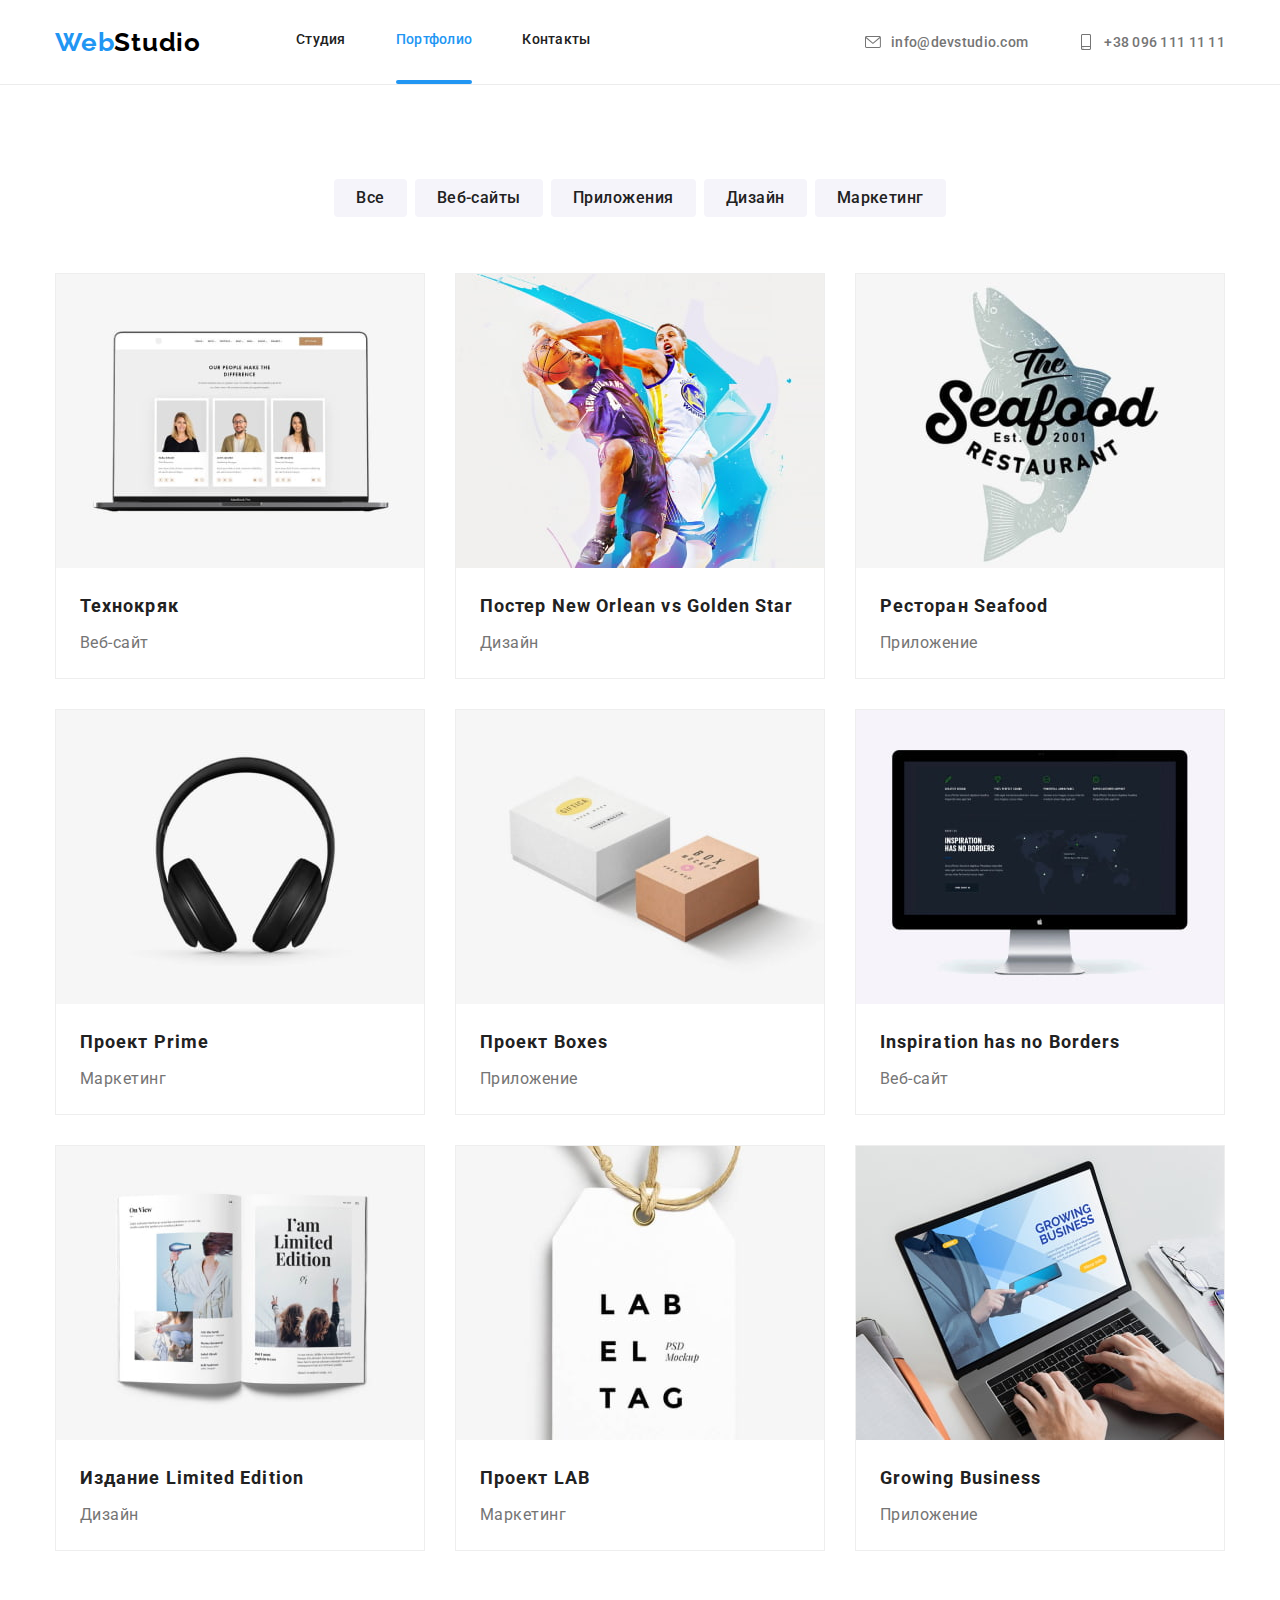
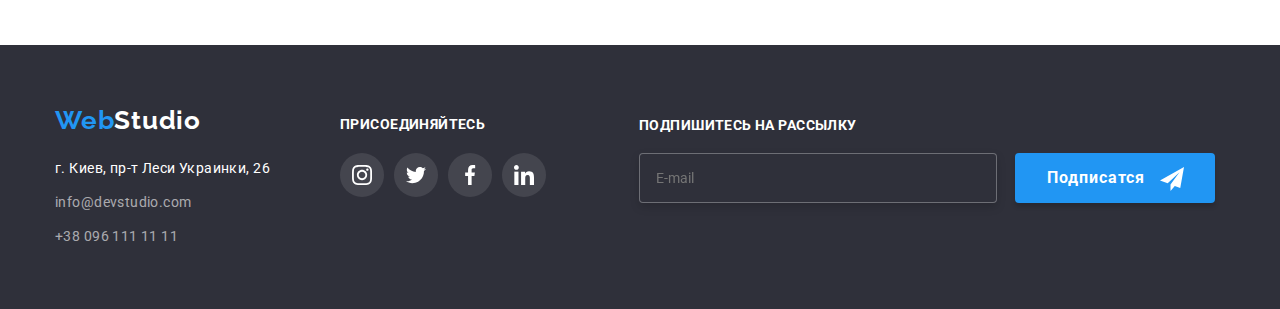
==== portfolio.html @ 968cb51e "make dream come true" ====
<!DOCTYPE html>
<html lang="ru">
<head>
    <meta charset="UTF-8">
    <meta http-equiv="X-UA-Compatible" content="IE=edge">
    <meta name="viewport" content="width=device-width, initial-scale=1.0">
    <title>Портфолио</title>
    <link rel="preconnect" href="https://fonts.googleapis.com">
    <link rel="preconnect" href="https://fonts.gstatic.com" crossorigin>
    <link href="https://fonts.googleapis.com/css2?family=Raleway:wght@700&family=Roboto:wght@400;500;700;900&display=swap" rel="stylesheet">
    <link rel="stylesheet" href="https://cdnjs.cloudflare.com/ajax/libs/modern-normalize/1.1.0/modern-normalize.min.css">
    <link rel="stylesheet" href="./css/main.min.css">
</head>
<body>
    <!-- Шапка сайта -->
    <header class="page-header">
        <div class="container">
             <nav class="navigation" >
                 <a class="logo" href="/"><span class="logo--color">Web</span>Studio</a>
                 <ul  class="site-navigation">
                     <li class="site-navigation__item ">
                             <a class="site-navigation__link" href="./index.html">Студия</a>  
                     </li>
                     <li class="site-navigation__item">
                        <div class="current-session">
                        <a class="site-navigation__link current-session--link" href="./portfolio.html">Портфолио</a>
                        </div>
                    </li>
                     <li class="site-navigation__item">
                        <a class="site-navigation__link" href="#">Контакты</a>
                    </li>
                 </ul>
                 <ul class="auth-navigation">
                     <li class="auth-navigation__item">
                         <a class="auth-navigation__link" href="mailto:info@devstudio.com">
                             <svg class="contact-icon" wght="16px" height="16px">
                                 <use href="./images/icons.svg#envelope"></use>
                             </svg>
                             info@devstudio.com</a>
                     </li>
                     <li class="auth-navigation__item">
                         <a class="auth-navigation__link" href="tel:+380961111111">
                         <svg class="contact-icon" wght="16px" height="16px">
                             <use href="./images/icons.svg#smartphone"></use>
                         </svg>
                         +38 096 111 11 11</a></li>
                 </ul>
             </nav>
         </div>
     </header>
    <!-- Наши работы -->
    <main>
        <section>
            <div class="container">
                <h1 class="hide--title">Наши работы</h1>
                <ul class="portfolio-buttons">
                    <li class="portfolio-buttons__item"><button class="portfolio-buttons__button" type="button">Все</button></li>
                    <li class="portfolio-buttons__item"><button class="portfolio-buttons__button" type="button">Веб-сайты</button></li>
                    <li class="portfolio-buttons__item"><button class="portfolio-buttons__button" type="button">Приложения</button></li>
                    <li class="portfolio-buttons__item"><button class="portfolio-buttons__button" type="button">Дизайн</button></li>
                    <li class="portfolio-buttons__item"><button class="portfolio-buttons__button" type="button">Маркетинг</button></li>
                </ul>
            </div>

            <div class="container">
                <ul class="portfolio">
                    <li class="portfolio__item">
                        <a class="portfolio-link" href="#">
                            <div class="portfolio__thumb">
                                <img src="./images/portfolio/notebook.jpg" width="370" alt="Фото ноутбука">
                                <div class="portfolio-overlay">
                                    <p class="portfolio-overlay__description">Ресурс предлагает комплексные предложения с разным уровнем функционала и сервисов. Все это позволит посетителю получить исчерпывающие сведения о компании или частном лице.</p>
                                </div> 
                            </div>
                                                       
                            <div class="portfolio__description">
                                <h2 class="portfolio__title">Технокряк</h2>
                                <p class="portfolio__article">Веб-сайт</p>
                            </div>
                            
                        </a>
                
                    </li>
                    <li class="portfolio__item">
                        <a class="portfolio-link" href="#">
                            <div class="portfolio__thumb">
                                <img src="./images/portfolio/basketboll.jpg" width="370" alt="Фото ноутбука">
                                <div class="portfolio-overlay">
                                    <p class="portfolio-overlay__description">Ресурс предлагает комплексные предложения с разным уровнем функционала и сервисов. Все это позволит посетителю получить исчерпывающие сведения о компании или частном лице.</p>
                                </div> 
                            </div>
                            <div class="portfolio__description">
                                <h2 class="portfolio__title">Постер New Orlean vs Golden Star</h2>
                                <p class="portfolio__article">Дизайн</p>
                            </div>
                        </a>
                
                    </li>
                    <li class="portfolio__item">
                        <a class="portfolio-link" href="#">
                            <div class="portfolio__thumb">
                                <img src="./images/portfolio/searestoran.jpg" width="370" alt="Фото ноутбука">
                                <div class="portfolio-overlay">
                                    <p class="portfolio-overlay__description">Ресурс предлагает комплексные предложения с разным уровнем функционала и сервисов. Все это позволит посетителю получить исчерпывающие сведения о компании или частном лице.</p>
                                </div> 
                            </div>
                            <div class="portfolio__description">
                                <h2 class="portfolio__title">Ресторан Seafood</h2>
                                <p class="portfolio__article">Приложение</p>
                            </div>
                        </a>
                    </li>
                    <li class="portfolio__item">
                        <a class="portfolio-link" href="#">
                            <div class="portfolio__thumb">
                                <img src="./images/portfolio/headsets.jpg" width="370" alt="Фото ноутбука">
                                <div class="portfolio-overlay">
                                    <p class="portfolio-overlay__description">Ресурс предлагает комплексные предложения с разным уровнем функционала и сервисов. Все это позволит посетителю получить исчерпывающие сведения о компании или частном лице.</p>
                                </div> 
                            </div>
                            <div class="portfolio__description">
                                <h2 class="portfolio__title">Проект Prime</h2>
                                <p class="portfolio__article">Маркетинг</p>
                            </div>
                        </a>
                    </li>
                    <li class="portfolio__item">
                        <a class="portfolio-link" href="#">
                            <div class="portfolio__thumb">
                                <img src="./images/portfolio/boxes.jpg" width="370" alt="Фото ноутбука">
                                <div class="portfolio-overlay">
                                    <p class="portfolio-overlay__description">Ресурс предлагает комплексные предложения с разным уровнем функционала и сервисов. Все это позволит посетителю получить исчерпывающие сведения о компании или частном лице.</p>
                                </div> 
                            </div>
                            <div class="portfolio__description">
                                <h2 class="portfolio__title">Проект Boxes</h2>
                                <p class="portfolio__article">Приложение</p>
                            </div>
                        </a>
                    </li>
                    <li class="portfolio__item">
                        <a class="portfolio-link" href="#">
                            <div class="portfolio__thumb">
                                <img src="./images/portfolio/monitor.jpg" width="370" alt="Фото ноутбука">
                                <div class="portfolio-overlay">
                                    <p class="portfolio-overlay__description">Ресурс предлагает комплексные предложения с разным уровнем функционала и сервисов. Все это позволит посетителю получить исчерпывающие сведения о компании или частном лице.</p>
                                </div> 
                            </div>
                            <div class="portfolio__description">
                                <h2 class="portfolio__title">Inspiration has no Borders</h2>
                                <p class="portfolio__article">Веб-сайт</p>
                            </div>
                        </a>
                    </li>
                    <li class="portfolio__item">
                        <a class="portfolio-link" href="#">
                            <div class="portfolio__thumb">
                                <img src="./images/portfolio/book.jpg" width="370" alt="Фото ноутбука">
                                <div class="portfolio-overlay">
                                    <p class="portfolio-overlay__description">Ресурс предлагает комплексные предложения с разным уровнем функционала и сервисов. Все это позволит посетителю получить исчерпывающие сведения о компании или частном лице.</p>
                                </div> 
                            </div>
                            <div class="portfolio__description">
                                <h2 class="portfolio__title">Издание Limited Edition</h2>
                                <p class="portfolio__article">Дизайн</p>
                            </div>
                        </a>
                    </li>
                    <li class="portfolio__item">
                        <a class="portfolio-link" href="#">
                            <div class="portfolio__thumb">
                                <img src="./images/portfolio/tag.jpg" width="370" alt="Фото ноутбука">
                                <div class="portfolio-overlay">
                                    <p class="portfolio-overlay__description">Ресурс предлагает комплексные предложения с разным уровнем функционала и сервисов. Все это позволит посетителю получить исчерпывающие сведения о компании или частном лице.</p>
                                </div> 
                            </div>
                            <div class="portfolio__description">
                                <h2 class="portfolio__title">Проект LAB</h2>
                                <p class="portfolio__article">Маркетинг</p>
                            </div>
                        </a>
                    </li>
                    <li class="portfolio__item">
                        <a class="portfolio-link" href="#">
                            <div class="portfolio__thumb">
                                <img src="./images/portfolio/notebook-for-business.jpg" width="370" alt="Фото ноутбука">
                                <div class="portfolio-overlay">
                                    <p class="portfolio-overlay__description">Ресурс предлагает комплексные предложения с разным уровнем функционала и сервисов. Все это позволит посетителю получить исчерпывающие сведения о компании или частном лице.</p>
                                </div> 
                            </div>
                            <div class="portfolio__description">
                                <h2 class="portfolio__title">Growing Business</h2>
                                <p class="portfolio__article">Приложение</p>
                            </div>
                        </a>
                    </li>
                </ul>
            </div>

        </section>
    </main>
    <footer class="footer">
        <div class="container footer--container">
            <div>
                <a class="footer-logo" href="/"><span class="logo--color">Web</span>Studio</a>
            <address class="footer-adress">
                <p class="footer-adress__article">г. Киев, пр-т Леси Украинки, 26</p>
                <a class="footer-adress__link" href="mailto:info@devstudio.com">info@devstudio.com</a>
                <a class="footer-adress__link" href="tel:+380961111111">+38 096 111 11 11</a>
            </address>
            </div>
            <div class="footer-social">
                <h2 class="footer-social__title">присоединяйтесь</h2>
                <ul class="footer-social-list" >
                    <li class="footer-social-list__item">
                        <a class="footer-social-list__link" href="#">
                            <svg class="footer-social-list-icon">
                                <use href="./images/icons.svg#instagram"></use>
                            </svg>
                        </a>
                    </li>
                    <li class="footer-social-list__item">
                        <a class="footer-social-list__link" href="#">
                            <svg class="footer-social-list-icon">
                                <use href="./images/icons.svg#twitter"></use>
                            </svg>
                        </a>
                    </li>
                    <li class="footer-social-list__item">
                        <a class="footer-social-list__link" href="#">
                            <svg class="footer-social-list-icon">
                                <use href="./images/icons.svg#facebook"></use>
                            </svg>
                        </a>
                    </li>
                    <li class="footer-social-list__item">
                        <a class="footer-social-list__link" href="#">
                            <svg class="footer-social-list-icon">
                                <use href="./images/icons.svg#linkedin"></use>
                            </svg>
                        </a>
                    </li>
                </ul> 
            </div>
            <div class="footer-form"> 
                <form >
                    <label class="footer-form__label" for="e-mail">Подпишитесь на рассылку</label>
                    <input class="footer-form__input" id="e-mail" type="email" name="e-mail" placeholder="E-mail">
                    <button class="footer-form__button" type="submit">
                        Подписатся
                        <svg class="footer-form__icon" width="24px" height="24px" aria-hidden="true" >
                            <use href="./images/icons.svg#icon-send"></use>
                        </svg>
                    </button>
                </form>
            </div>

        </div>

             
    </footer>
    
</body>
</html>
---- css/main.min.css ----
body{background-color:#fff;font-family:"Roboto",sans-serif}h1,h2,h3,h4,h5,h6{margin:0px 0px}ul,ol{margin:0;padding:0;list-style-type:none}a{text-decoration:none}p{margin:0}address{font-style:normal}img{display:block}fieldset{border:0;padding:0;margin:0}button{border-width:0}section{padding:94px 0}.container{width:100%;max-width:1200px;margin:0 auto;padding:0 15px}:root{--main-color: #212121;--secondary-color: #757575}.is-hidden{opacity:0;visibility:hidden;pointer-events:none}.hide--title{position:absolute;width:1px;height:1px;margin:-1px;border:0;padding:0;white-space:nowrap;-webkit-clip-path:inset(100%);clip-path:inset(100%);clip:rect(0 0 0 0);overflow:hidden}.page-header{border-bottom:1px solid #ececec}.navigation{display:flex;align-items:center}.logo{color:#000;font-family:"Raleway";font-style:normal;font-weight:700;font-size:26px;line-height:1.19;letter-spacing:.03em}.footer-logo{color:#fff;font-family:"Raleway";font-style:normal;font-weight:700;font-size:26px;line-height:1.19;letter-spacing:.03em}.logo--color{color:#2196f3}.site-navigation{display:flex;margin-left:95px}.site-navigation__item:not(:last-child){margin-right:50px}.site-navigation__link{display:block;padding-top:32px;padding-bottom:32px;font-style:normal;font-weight:500;font-size:14px;line-height:1.14;letter-spacing:.02em;color:#212121;transition:250ms;transition-timing-function:cubic-bezier(0.4, 0, 0.2, 1)}.site-navigation__link:hover,.site-navigation__link:focus{color:#2196f3;transition:250ms;transition-timing-function:cubic-bezier(0.4, 0, 0.2, 1)}.current-session::after{content:"";display:block;width:100%;height:4px;background:#2196f3;border-radius:2px}.current-session--link{color:#2196f3}.auth-navigation{display:flex;margin-left:auto}.contact-icon{display:flex;align-items:center;width:16px;fill:var(--secondary-color);margin-right:10px}.auth-navigation__item:not(:last-child){margin-right:50px}.auth-navigation__link{display:flex;padding-top:32px;padding-bottom:32px;color:var(--secondary-color);font-style:normal;font-weight:500;font-size:14px;line-height:1.15;letter-spacing:.02em;transition:250ms;transition-timing-function:cubic-bezier(0.4, 0, 0.2, 1)}.auth-navigation__link:hover,.auth-navigation__link:focus{color:#2196f3;transition:250ms;transition-timing-function:cubic-bezier(0.4, 0, 0.2, 1)}.auth-navigation__link:hover .contact-icon,.auth-navigation__link:focus .contact-icon{fill:#2196f3;transition:250ms;transition-timing-function:cubic-bezier(0.4, 0, 0.2, 1)}.hero{max-width:1600px;background-image:linear-gradient(to right, rgba(47, 48, 58, 0.4), rgba(47, 48, 58, 0.4)),url(../images/hero-bg.jpg);background-position:center;background-size:cover;background-repeat:no-repeat;background-color:#2f303a;margin-left:auto;margin-right:auto}.hero__title{display:block;width:696px;margin-left:auto;margin-right:auto;margin-bottom:30px;color:#000;font-weight:900;font-size:44px;line-height:1.36;text-align:center;letter-spacing:.06em;text-transform:uppercase;color:#fff;text-shadow:0px 4px 4px rgba(0,0,0,.25)}.hero-button{margin-left:auto;margin-right:auto;padding:10px 30px;background-color:#2196f3;color:#fff;font-family:"Roboto";font-style:normal;font-weight:700;font-size:16px;line-height:1.88;display:flex;align-items:center;text-align:center;letter-spacing:.06em;cursor:pointer}.hero--container{padding-top:100px;padding-bottom:100px}.benefits{display:flex;justify-content:space-between}.benefits__item{width:270px}.benefits__item:before{display:block;content:"";height:120px;background-color:#f5f4fa;background-position:center;background-repeat:no-repeat;border-radius:4px;margin-bottom:30px}.benefits__titel{margin-bottom:10px;color:var(--main-color);font-style:normal;font-weight:700;font-size:14px;line-height:1.15;letter-spacing:.03em;text-transform:uppercase}.benefits__article{color:var(--secondary-color);font-weight:400;font-size:14px;line-height:1.71;letter-spacing:.03em}.icon-antenna::before{background-image:url("../images/icon/antenna.png")}.icon-clock::before{background-image:url("../images/icon/clock.png")}.icon-diagram::before{background-image:url("../images/icon/diagram.png")}.icon-astrounaut::before{background-image:url("../images/icon/astronaut.png")}.work{display:flex;justify-content:space-between;padding-top:0}.work__titel{margin-bottom:50px;font-weight:700;font-size:36px;line-height:1.16;text-align:center;letter-spacing:.03em}.wokr-section{position:relative;margin-bottom:50px;color:var(--main-color);font-weight:700;font-size:36px;line-height:1.16;text-align:center;letter-spacing:.03em}.wokr-section__description{position:absolute;left:0;bottom:0;display:flex;justify-content:center;align-items:center;width:370px;height:70px;font-family:"Roboto";font-style:normal;font-weight:700;font-size:14px;line-height:1.14;text-align:center;letter-spacing:.03em;text-transform:uppercase;color:#fff;background:rgba(47,48,58,.8)}.team{background-color:#f5f4fa;background-position:center;margin-left:auto;margin-right:auto;text-align:center}.team__title{margin-bottom:50px;font-weight:700;font-size:36px;line-height:1.16;text-align:center;letter-spacing:.03em}.team-persons{display:flex;justify-content:space-between}.team-persons__item{background-color:#fff;box-shadow:0px 1px 3px rgba(0,0,0,.12),0px 1px 1px rgba(0,0,0,.14),0px 2px 1px rgba(0,0,0,.2);border-radius:0px 0px 4px 4px}.team-description{padding-bottom:0px;padding-top:30px}.team-description__name{color:var(--main-color);font-family:"Roboto";font-style:normal;font-weight:500;font-size:16px;line-height:1.18;letter-spacing:.03em}.team-description__article{margin-top:10px;color:var(--secondary-color);font-family:"Roboto";font-style:normal;font-weight:400;font-size:16px;line-height:1.18;letter-spacing:.03em}.team-socials{display:flex;width:206px;height:44px;justify-content:space-between;align-items:center;margin:16px auto 30px auto}.team-socials .team-socials__item:hover,.team-socials__item .team-socials__link:focus{background-color:#2196f3;transition:250ms;transition-timing-function:cubic-bezier(0.4, 0, 0.2, 1)}.team-socials__item .team-socials__link:focus .team-socials__icon,.team-socials .team-socials__item:hover .team-socials__icon{fill:#fff;transition:250ms;transition-timing-function:cubic-bezier(0.4, 0, 0.2, 1)}.team-socials__link{display:block;align-items:center;width:44px;height:44px;padding-top:12px;padding-bottom:12px;border-radius:50%}.team-socials__icon{width:20px;height:20px;fill:#afb1b8;transition:250ms;transition-timing-function:cubic-bezier(0.4, 0, 0.2, 1)}.team-socials__item{border-radius:50%;transition:250ms;transition-timing-function:cubic-bezier(0.4, 0, 0.2, 1)}.client-title{margin-bottom:50px;font-weight:700;font-size:36px;line-height:1.16;text-align:center;letter-spacing:.03em}.client-list{display:flex;width:1170px;justify-content:space-between;align-items:center;margin:16px auto 30px auto}.client-list__link{display:flex;align-items:center;justify-content:center;width:170px;height:92px;border:1px solid #afb1b8;border-radius:4px;transition:250ms;transition-timing-function:cubic-bezier(0.4, 0, 0.2, 1)}.client-list__link:hover,.client-list__link:focus{border:1px solid #2196f3;transition:250ms;transition-timing-function:cubic-bezier(0.4, 0, 0.2, 1)}.client-list__link:hover .client-list__icon,.client-list__link:focus .client-list__icon{fill:#2196f3;transition:250ms;transition-timing-function:cubic-bezier(0.4, 0, 0.2, 1)}.client-list__icon{fill:#afb1b8;transition:250ms;transition-timing-function:cubic-bezier(0.4, 0, 0.2, 1)}.footer{padding-top:60px;padding-bottom:60px;background-color:#2f303a;font-style:normal;font-weight:400;font-size:14px;line-height:1.71;letter-spacing:.03em}.footer--container{display:flex}.footer-adress{display:flex;flex-direction:column}.footer-adress__article{margin-top:20px;color:#fff}.footer-adress__link{margin-top:10px;font-weight:400;font-size:14px;line-height:1.71;letter-spacing:.03em;color:rgba(255,255,255,.6)}.footer-social{display:flex;flex-direction:column;margin-left:70px;margin-top:12px}.footer-social__title{font-family:"Roboto";font-style:normal;font-weight:700;font-size:14px;line-height:1.14;letter-spacing:.03em;text-transform:uppercase;color:#fff}.footer-social-list{display:flex;width:206px;height:44px;justify-content:space-between;align-items:center;margin-top:20px}.footer-social-list .footer-social-list__item{border-radius:50%;transition:250ms;transition-timing-function:cubic-bezier(0.4, 0, 0.2, 1)}.footer-social-list .footer-social-list__item:hover,.footer-social-list .footer-social-list__link:focus{background-color:#2196f3;transition:250ms;transition-timing-function:cubic-bezier(0.4, 0, 0.2, 1)}.footer-social-list__link{display:flex;align-items:center;justify-content:center;width:44px;height:44px;background:rgba(255,255,255,.1);border-radius:50%}.footer-social-list-icon{width:20px;height:20px;fill:#fff}.footer-form{margin-left:93px;margin-top:12px}.footer-form__label{display:block;margin-bottom:20px;font-family:"Roboto";font-style:normal;font-weight:700;font-size:14px;line-height:16px;letter-spacing:.03em;text-transform:uppercase;color:#fff}.footer-form__input{width:358px;height:50px;margin-right:15px;padding-left:16px;color:#fff;border:1px solid rgba(255,255,255,.3);filter:drop-shadow(0px 4px 4px rgba(0, 0, 0, 0.15));border-radius:4px;background-color:#2f303a}.footer-form__button{width:200px;height:50px;font-family:"Roboto";font-style:normal;font-weight:700;font-size:16px;line-height:1.88;letter-spacing:.06em;color:#fff;background:#2196f3;box-shadow:0px 4px 4px rgba(0,0,0,.15);border-radius:4px}.footer-form__icon{fill:#fff;margin-left:10px;vertical-align:middle}.portfolio-buttons{display:flex;margin-bottom:56px;justify-content:center}.portfolio-buttons__item:not(:last-child){margin-right:8px}.portfolio-buttons__button{display:block;padding:6px 22px;background:#f5f4fa;font-weight:500;font-size:16px;line-height:1.62;text-align:center;letter-spacing:.03em;color:#212121;border:none;border-radius:4px;transition:background-color 250ms cubic-bezier(0.4, 0, 0.2, 1),color 250ms cubic-bezier(0.4, 0, 0.2, 1)}.portfolio-buttons__button:focus,.portfolio-buttons__button:hover{background-color:#2196f3;color:#fff;box-shadow:0px 3px 1px rgba(0,0,0,.1),0px 1px 2px rgba(0,0,0,.08),0px 2px 2px rgba(0,0,0,.12);transition:background-color 250ms cubic-bezier(0.4, 0, 0.2, 1),color 250ms cubic-bezier(0.4, 0, 0.2, 1)}.portfolio{display:flex;flex-wrap:wrap}.portfolio__item{width:370px;margin-right:30px;margin-bottom:30px;background:#fff;border:1px solid #eee}.portfolio__item:focus,.portfolio__item:hover{transition:250ms;transition-timing-function:cubic-bezier(0.4, 0, 0.2, 1);box-shadow:0px 1px 1px rgba(0,0,0,.12),0px 4px 4px rgba(0,0,0,.06),1px 4px 6px rgba(0,0,0,.16)}.portfolio__item:nth-child(3n){margin-right:0px}.portfolio__item:nth-last-child(-n+3){margin-bottom:0px}.portfolio__item:hover .portfolio-overlay{transform:translateY(0)}.portfolio__thumb{position:relative;overflow:hidden}.portfolio__title{margin-bottom:4px;font-weight:700;font-size:18px;line-height:2;letter-spacing:.06em;color:#212121}.portfolio__article{font-weight:400;font-size:16px;line-height:1.88;letter-spacing:.03em;color:#757575}.portfolio__description{padding-left:24px;padding-bottom:20px;padding-top:20px}.portfolio-overlay{position:absolute;top:0;right:0;width:100%;height:100%;padding:64px 24px;background-color:rgba(33,150,243,.9);transform:translateY(100%);transition:transform 250ms;transition-timing-function:cubic-bezier(0.4, 0, 0.2, 1)}.portfolio-overlay__description{font-family:"Roboto";font-style:normal;font-weight:400;font-size:18px;line-height:1.56;letter-spacing:.03em;color:#fff}.backdrop{position:fixed;top:0;left:0;width:100%;height:100%;background:rgba(0,0,0,.2);transition:opacity .5s,visibility .5s}.modal{position:absolute;top:50%;left:50%;transform:translate(-50%, -50%);width:528px;min-height:581px;background:#fff;box-shadow:0px 1px 3px rgba(0,0,0,.12),0px 1px 1px rgba(0,0,0,.14),0px 2px 1px rgba(0,0,0,.2);border-radius:4px}.modal__button{position:absolute;top:8px;right:8px;width:30px;height:30px;background:#fff;border:1px solid rgba(0,0,0,.1);border-radius:50%;cursor:pointer}.modal__button:hover .modal__icon,.modal__button:focus .modal__icon{fill:#2196f3}.modal__icon{fill:currentColor;transition:fill 250ms cubic-bezier(0.4, 0, 0.2, 1)}.modal-inner{padding:40px}.modal-inner__title{display:block;margin-bottom:12px;font-family:"Roboto";font-style:normal;font-weight:700;font-size:20px;line-height:1.15;text-align:center;letter-spacing:.03em;color:#212121}.form-feild__label{display:block;margin-bottom:4px;font-family:"Roboto";font-style:normal;font-weight:400;font-size:12px;line-height:1.16;letter-spacing:.01em;color:#757575}.form-field__inner{position:relative}.form-field__input{width:100%;padding:11px 12px 11px 42px;margin-bottom:10px;border:1px solid rgba(33,33,33,.2);border-radius:4px;outline:none;transition:border-color 250ms cubic-bezier(0.4, 0, 0.2, 1)}.form-field__input::-moz-placeholder{font-family:"Roboto";font-style:normal;font-weight:400;font-size:12px;line-height:1.16;letter-spacing:.01em;color:rgba(117,117,117,.5)}.form-field__input:-ms-input-placeholder{font-family:"Roboto";font-style:normal;font-weight:400;font-size:12px;line-height:1.16;letter-spacing:.01em;color:rgba(117,117,117,.5)}.form-field__input::placeholder{font-family:"Roboto";font-style:normal;font-weight:400;font-size:12px;line-height:1.16;letter-spacing:.01em;color:rgba(117,117,117,.5)}.form-field__input:focus,.form-field__input:hover{border-color:#2196f3}.form-field__input:hover+.form-field__icon,.form-field__input:focus+.form-field__icon,.form-field__input:active+.form-field__icon{fill:#2196f3}.form-field__icon{position:absolute;top:50%;left:12px;transform:translateY(-80%);fill:CurrentColor;transition:fill 250ms cubic-bezier(0.4, 0, 0.2, 1)}.form-field-texarea{resize:none;padding:12px 16px}.form-field--checkbox{display:flex;padding-left:13px}.form-field__checkbox-input{-webkit-appearance:none;-moz-appearance:none;appearance:none}.form-field__checkbox-input:checked+.form-field__checkbox-icon{opacity:1}.form-field__checkbox-control{display:flex;align-items:center;justify-content:center;width:16px;height:15px;margin-top:3px;margin-right:9px;background-color:#fff;border:2px solid #212121;border-radius:4px}.form-field__checkbox-icon{opacity:0;flex-shrink:0;fill:#fff;transition:opacity 250ms cubic-bezier(0.4, 0, 0.2, 1);background-color:#2196f3;border-radius:2px}.form-field__checkbox-label{font-family:"Roboto";font-style:normal;font-weight:400;font-size:14px;line-height:1.71;letter-spacing:.03em;color:#757575}.form-field__terms-link{-webkit-text-decoration-line:underline;text-decoration-line:underline;color:#2196f3}.form-field__button{display:block;margin-left:auto;margin-right:auto;margin-top:30px;width:200px;height:50px;padding:10px 55px;font-family:"Roboto";font-style:normal;font-weight:700;font-size:16px;line-height:1.88;letter-spacing:.06em;color:#fff;cursor:pointer;background:#188ce8;border-radius:4px;transition:box-shadow 250ms cubic-bezier(0.4, 0, 0.2, 1)}.form-field__button:active,.form-field__button:focus{box-shadow:0px 4px 4px rgba(0,0,0,.15)}/*# sourceMappingURL=main.min.css.map */
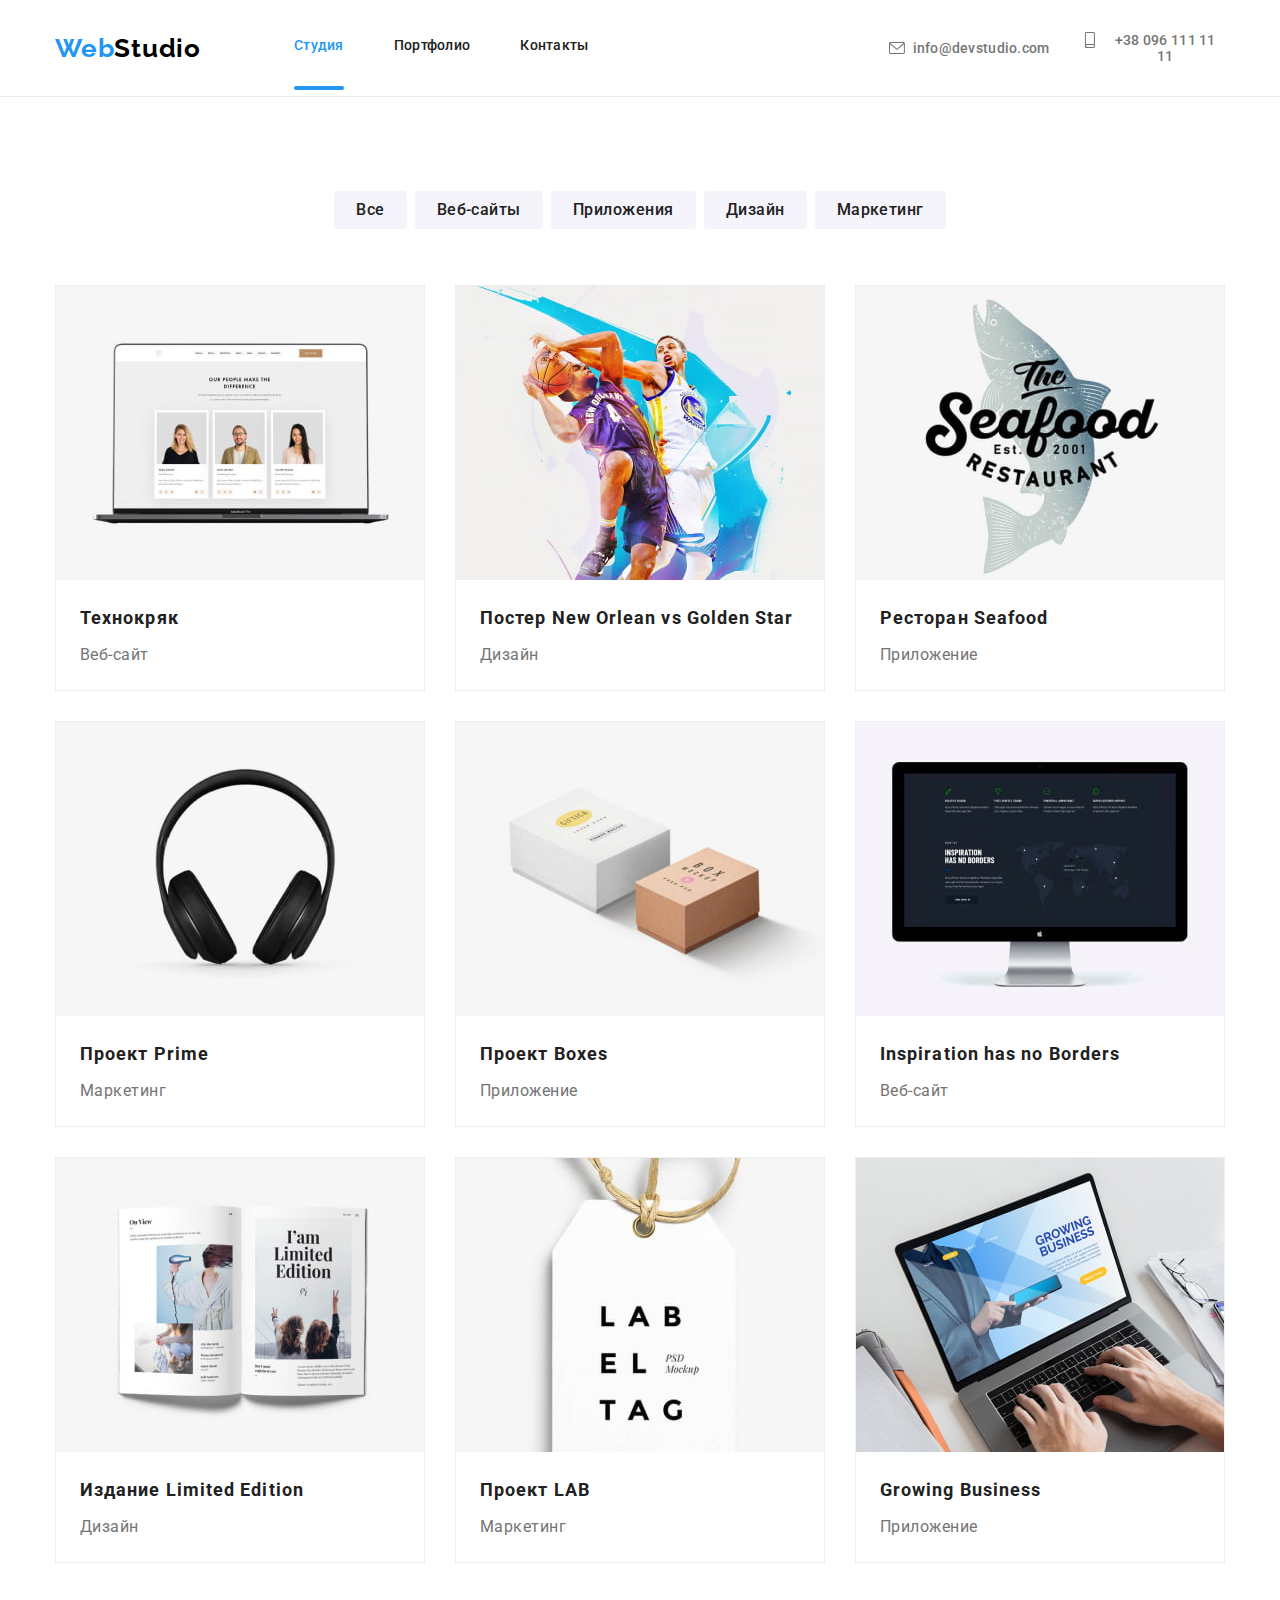
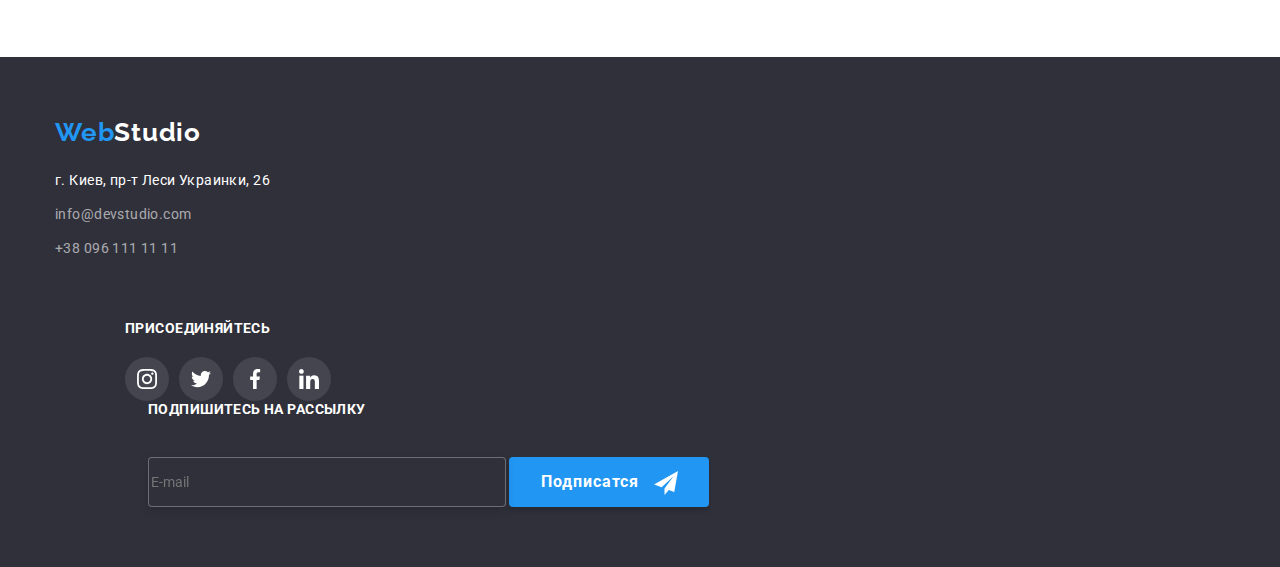
==== commit 83f7412f: "Add menu to portfolio" ====
--- a/portfolio.html
+++ b/portfolio.html
@@ -17,34 +17,58 @@
         <div class="container">
              <nav class="navigation" >
                  <a class="logo" href="/"><span class="logo--color">Web</span>Studio</a>
-                 <ul  class="site-navigation">
-                     <li class="site-navigation__item ">
-                             <a class="site-navigation__link" href="./index.html">Студия</a>  
-                     </li>
-                     <li class="site-navigation__item">
-                        <div class="current-session">
-                        <a class="site-navigation__link current-session--link" href="./portfolio.html">Портфолио</a>
-                        </div>
-                    </li>
-                     <li class="site-navigation__item">
-                        <a class="site-navigation__link" href="#">Контакты</a>
-                    </li>
-                 </ul>
-                 <ul class="auth-navigation">
-                     <li class="auth-navigation__item">
-                         <a class="auth-navigation__link" href="mailto:info@devstudio.com">
-                             <svg class="contact-icon" wght="16px" height="16px">
-                                 <use href="./images/icons.svg#envelope"></use>
+                 <button class="mobile-button " type="button" data-menu-button
+                 aria-expanded="false"
+                 aria-controls="menu-container">
+                 <svg width="40" height="40" aria-label="Переключатель мобильного меню">
+                 <use class="mobile-button__icon-open" href="./images/icons.svg#burger-menu"></use>
+                 </svg>
+       
+                 <svg class="close-burger" width="40" height="40" aria-label="Переключатель мобильного меню">
+                 <use class="mobile-button__icon-close" href="./images/icons.svg#cross"></use> 
+                 </svg>
+                 </button>
+ 
+                 <div class="menu-container" data-menu id="menu-container">
+                     <ul  class="site-navigation">
+                         <li class="site-navigation__item ">
+                             <div class="current-session">
+                                 <a class="site-navigation__link current-session--link" href="./index.html">Студия</a>
+                             </div>    
+                         </li>
+                         <li class="site-navigation__item"><a class="site-navigation__link" href="./portfolio.html">Портфолио</a></li>
+                         <li class="site-navigation__item"><a class="site-navigation__link" href="#">Контакты</a></li>
+                     </ul>
+                     <ul class="auth-navigation">
+                         <li class="auth-navigation__item">
+                             <a class="auth-navigation__link" href="mailto:info@devstudio.com">
+                                 <svg class="contact-icon" width="16px" height="16px">
+                                     <use href="./images/icons.svg#envelope"></use>
+                                 </svg>
+                                 info@devstudio.com</a>
+                         </li>
+                         <li class="auth-navigation__item">
+                             <a class="auth-navigation__link" href="tel:+380961111111">
+                             <svg class="contact-icon" width="16px" height="16px">
+                                 <use href="./images/icons.svg#smartphone"></use>
                              </svg>
-                             info@devstudio.com</a>
-                     </li>
-                     <li class="auth-navigation__item">
-                         <a class="auth-navigation__link" href="tel:+380961111111">
-                         <svg class="contact-icon" wght="16px" height="16px">
-                             <use href="./images/icons.svg#smartphone"></use>
-                         </svg>
-                         +38 096 111 11 11</a></li>
-                 </ul>
+                             +38 096 111 11 11</a></li>
+                     </ul>
+                     <ul class="mobile-list list">
+                         <li class="mobile-list__item">
+                            <a href="#" class="mobile-list__link">Instagram</a>
+                         </li>
+                         <li class="mobile-list__item">
+                            <a href="#" class="mobile-list__link">Twitter</a>
+                         </li>
+                         <li class="mobile-list__item">
+                            <a href="#" class="mobile-list__link">Facebook</a>
+                         </li>
+                         <li class="mobile-list__item">
+                            <a href="#" class="mobile-list__link">LinkedIn</a>
+                         </li>
+                     </ul>
+                 </div>
              </nav>
          </div>
      </header>
@@ -259,6 +283,6 @@
 
              
     </footer>
-    
+    <script src="./js/mobile-menu.js"></script>
 </body>
 </html>--- a/css/main.min.css
+++ b/css/main.min.css
@@ -1 +1 @@
-body{background-color:#fff;font-family:"Roboto",sans-serif}h1,h2,h3,h4,h5,h6{margin:0px 0px}ul,ol{margin:0;padding:0;list-style-type:none}a{text-decoration:none}p{margin:0}address{font-style:normal}img{display:block}fieldset{border:0;padding:0;margin:0}button{border-width:0}section{padding:94px 0}.container{width:100%;max-width:1200px;margin:0 auto;padding:0 15px}:root{--main-color: #212121;--secondary-color: #757575}.is-hidden{opacity:0;visibility:hidden;pointer-events:none}.hide--title{position:absolute;width:1px;height:1px;margin:-1px;border:0;padding:0;white-space:nowrap;-webkit-clip-path:inset(100%);clip-path:inset(100%);clip:rect(0 0 0 0);overflow:hidden}.page-header{border-bottom:1px solid #ececec}.navigation{display:flex;align-items:center}.logo{color:#000;font-family:"Raleway";font-style:normal;font-weight:700;font-size:26px;line-height:1.19;letter-spacing:.03em}.footer-logo{color:#fff;font-family:"Raleway";font-style:normal;font-weight:700;font-size:26px;line-height:1.19;letter-spacing:.03em}.logo--color{color:#2196f3}.site-navigation{display:flex;margin-left:95px}.site-navigation__item:not(:last-child){margin-right:50px}.site-navigation__link{display:block;padding-top:32px;padding-bottom:32px;font-style:normal;font-weight:500;font-size:14px;line-height:1.14;letter-spacing:.02em;color:#212121;transition:250ms;transition-timing-function:cubic-bezier(0.4, 0, 0.2, 1)}.site-navigation__link:hover,.site-navigation__link:focus{color:#2196f3;transition:250ms;transition-timing-function:cubic-bezier(0.4, 0, 0.2, 1)}.current-session::after{content:"";display:block;width:100%;height:4px;background:#2196f3;border-radius:2px}.current-session--link{color:#2196f3}.auth-navigation{display:flex;margin-left:auto}.contact-icon{display:flex;align-items:center;width:16px;fill:var(--secondary-color);margin-right:10px}.auth-navigation__item:not(:last-child){margin-right:50px}.auth-navigation__link{display:flex;padding-top:32px;padding-bottom:32px;color:var(--secondary-color);font-style:normal;font-weight:500;font-size:14px;line-height:1.15;letter-spacing:.02em;transition:250ms;transition-timing-function:cubic-bezier(0.4, 0, 0.2, 1)}.auth-navigation__link:hover,.auth-navigation__link:focus{color:#2196f3;transition:250ms;transition-timing-function:cubic-bezier(0.4, 0, 0.2, 1)}.auth-navigation__link:hover .contact-icon,.auth-navigation__link:focus .contact-icon{fill:#2196f3;transition:250ms;transition-timing-function:cubic-bezier(0.4, 0, 0.2, 1)}.hero{max-width:1600px;background-image:linear-gradient(to right, rgba(47, 48, 58, 0.4), rgba(47, 48, 58, 0.4)),url(../images/hero-bg.jpg);background-position:center;background-size:cover;background-repeat:no-repeat;background-color:#2f303a;margin-left:auto;margin-right:auto}.hero__title{display:block;width:696px;margin-left:auto;margin-right:auto;margin-bottom:30px;color:#000;font-weight:900;font-size:44px;line-height:1.36;text-align:center;letter-spacing:.06em;text-transform:uppercase;color:#fff;text-shadow:0px 4px 4px rgba(0,0,0,.25)}.hero-button{margin-left:auto;margin-right:auto;padding:10px 30px;background-color:#2196f3;color:#fff;font-family:"Roboto";font-style:normal;font-weight:700;font-size:16px;line-height:1.88;display:flex;align-items:center;text-align:center;letter-spacing:.06em;cursor:pointer}.hero--container{padding-top:100px;padding-bottom:100px}.benefits{display:flex;justify-content:space-between}.benefits__item{width:270px}.benefits__item:before{display:block;content:"";height:120px;background-color:#f5f4fa;background-position:center;background-repeat:no-repeat;border-radius:4px;margin-bottom:30px}.benefits__titel{margin-bottom:10px;color:var(--main-color);font-style:normal;font-weight:700;font-size:14px;line-height:1.15;letter-spacing:.03em;text-transform:uppercase}.benefits__article{color:var(--secondary-color);font-weight:400;font-size:14px;line-height:1.71;letter-spacing:.03em}.icon-antenna::before{background-image:url("../images/icon/antenna.png")}.icon-clock::before{background-image:url("../images/icon/clock.png")}.icon-diagram::before{background-image:url("../images/icon/diagram.png")}.icon-astrounaut::before{background-image:url("../images/icon/astronaut.png")}.work{display:flex;justify-content:space-between;padding-top:0}.work__titel{margin-bottom:50px;font-weight:700;font-size:36px;line-height:1.16;text-align:center;letter-spacing:.03em}.wokr-section{position:relative;margin-bottom:50px;color:var(--main-color);font-weight:700;font-size:36px;line-height:1.16;text-align:center;letter-spacing:.03em}.wokr-section__description{position:absolute;left:0;bottom:0;display:flex;justify-content:center;align-items:center;width:370px;height:70px;font-family:"Roboto";font-style:normal;font-weight:700;font-size:14px;line-height:1.14;text-align:center;letter-spacing:.03em;text-transform:uppercase;color:#fff;background:rgba(47,48,58,.8)}.team{background-color:#f5f4fa;background-position:center;margin-left:auto;margin-right:auto;text-align:center}.team__title{margin-bottom:50px;font-weight:700;font-size:36px;line-height:1.16;text-align:center;letter-spacing:.03em}.team-persons{display:flex;justify-content:space-between}.team-persons__item{background-color:#fff;box-shadow:0px 1px 3px rgba(0,0,0,.12),0px 1px 1px rgba(0,0,0,.14),0px 2px 1px rgba(0,0,0,.2);border-radius:0px 0px 4px 4px}.team-description{padding-bottom:0px;padding-top:30px}.team-description__name{color:var(--main-color);font-family:"Roboto";font-style:normal;font-weight:500;font-size:16px;line-height:1.18;letter-spacing:.03em}.team-description__article{margin-top:10px;color:var(--secondary-color);font-family:"Roboto";font-style:normal;font-weight:400;font-size:16px;line-height:1.18;letter-spacing:.03em}.team-socials{display:flex;width:206px;height:44px;justify-content:space-between;align-items:center;margin:16px auto 30px auto}.team-socials .team-socials__item:hover,.team-socials__item .team-socials__link:focus{background-color:#2196f3;transition:250ms;transition-timing-function:cubic-bezier(0.4, 0, 0.2, 1)}.team-socials__item .team-socials__link:focus .team-socials__icon,.team-socials .team-socials__item:hover .team-socials__icon{fill:#fff;transition:250ms;transition-timing-function:cubic-bezier(0.4, 0, 0.2, 1)}.team-socials__link{display:block;align-items:center;width:44px;height:44px;padding-top:12px;padding-bottom:12px;border-radius:50%}.team-socials__icon{width:20px;height:20px;fill:#afb1b8;transition:250ms;transition-timing-function:cubic-bezier(0.4, 0, 0.2, 1)}.team-socials__item{border-radius:50%;transition:250ms;transition-timing-function:cubic-bezier(0.4, 0, 0.2, 1)}.client-title{margin-bottom:50px;font-weight:700;font-size:36px;line-height:1.16;text-align:center;letter-spacing:.03em}.client-list{display:flex;width:1170px;justify-content:space-between;align-items:center;margin:16px auto 30px auto}.client-list__link{display:flex;align-items:center;justify-content:center;width:170px;height:92px;border:1px solid #afb1b8;border-radius:4px;transition:250ms;transition-timing-function:cubic-bezier(0.4, 0, 0.2, 1)}.client-list__link:hover,.client-list__link:focus{border:1px solid #2196f3;transition:250ms;transition-timing-function:cubic-bezier(0.4, 0, 0.2, 1)}.client-list__link:hover .client-list__icon,.client-list__link:focus .client-list__icon{fill:#2196f3;transition:250ms;transition-timing-function:cubic-bezier(0.4, 0, 0.2, 1)}.client-list__icon{fill:#afb1b8;transition:250ms;transition-timing-function:cubic-bezier(0.4, 0, 0.2, 1)}.footer{padding-top:60px;padding-bottom:60px;background-color:#2f303a;font-style:normal;font-weight:400;font-size:14px;line-height:1.71;letter-spacing:.03em}.footer--container{display:flex}.footer-adress{display:flex;flex-direction:column}.footer-adress__article{margin-top:20px;color:#fff}.footer-adress__link{margin-top:10px;font-weight:400;font-size:14px;line-height:1.71;letter-spacing:.03em;color:rgba(255,255,255,.6)}.footer-social{display:flex;flex-direction:column;margin-left:70px;margin-top:12px}.footer-social__title{font-family:"Roboto";font-style:normal;font-weight:700;font-size:14px;line-height:1.14;letter-spacing:.03em;text-transform:uppercase;color:#fff}.footer-social-list{display:flex;width:206px;height:44px;justify-content:space-between;align-items:center;margin-top:20px}.footer-social-list .footer-social-list__item{border-radius:50%;transition:250ms;transition-timing-function:cubic-bezier(0.4, 0, 0.2, 1)}.footer-social-list .footer-social-list__item:hover,.footer-social-list .footer-social-list__link:focus{background-color:#2196f3;transition:250ms;transition-timing-function:cubic-bezier(0.4, 0, 0.2, 1)}.footer-social-list__link{display:flex;align-items:center;justify-content:center;width:44px;height:44px;background:rgba(255,255,255,.1);border-radius:50%}.footer-social-list-icon{width:20px;height:20px;fill:#fff}.footer-form{margin-left:93px;margin-top:12px}.footer-form__label{display:block;margin-bottom:20px;font-family:"Roboto";font-style:normal;font-weight:700;font-size:14px;line-height:16px;letter-spacing:.03em;text-transform:uppercase;color:#fff}.footer-form__input{width:358px;height:50px;margin-right:15px;padding-left:16px;color:#fff;border:1px solid rgba(255,255,255,.3);filter:drop-shadow(0px 4px 4px rgba(0, 0, 0, 0.15));border-radius:4px;background-color:#2f303a}.footer-form__button{width:200px;height:50px;font-family:"Roboto";font-style:normal;font-weight:700;font-size:16px;line-height:1.88;letter-spacing:.06em;color:#fff;background:#2196f3;box-shadow:0px 4px 4px rgba(0,0,0,.15);border-radius:4px}.footer-form__icon{fill:#fff;margin-left:10px;vertical-align:middle}.portfolio-buttons{display:flex;margin-bottom:56px;justify-content:center}.portfolio-buttons__item:not(:last-child){margin-right:8px}.portfolio-buttons__button{display:block;padding:6px 22px;background:#f5f4fa;font-weight:500;font-size:16px;line-height:1.62;text-align:center;letter-spacing:.03em;color:#212121;border:none;border-radius:4px;transition:background-color 250ms cubic-bezier(0.4, 0, 0.2, 1),color 250ms cubic-bezier(0.4, 0, 0.2, 1)}.portfolio-buttons__button:focus,.portfolio-buttons__button:hover{background-color:#2196f3;color:#fff;box-shadow:0px 3px 1px rgba(0,0,0,.1),0px 1px 2px rgba(0,0,0,.08),0px 2px 2px rgba(0,0,0,.12);transition:background-color 250ms cubic-bezier(0.4, 0, 0.2, 1),color 250ms cubic-bezier(0.4, 0, 0.2, 1)}.portfolio{display:flex;flex-wrap:wrap}.portfolio__item{width:370px;margin-right:30px;margin-bottom:30px;background:#fff;border:1px solid #eee}.portfolio__item:focus,.portfolio__item:hover{transition:250ms;transition-timing-function:cubic-bezier(0.4, 0, 0.2, 1);box-shadow:0px 1px 1px rgba(0,0,0,.12),0px 4px 4px rgba(0,0,0,.06),1px 4px 6px rgba(0,0,0,.16)}.portfolio__item:nth-child(3n){margin-right:0px}.portfolio__item:nth-last-child(-n+3){margin-bottom:0px}.portfolio__item:hover .portfolio-overlay{transform:translateY(0)}.portfolio__thumb{position:relative;overflow:hidden}.portfolio__title{margin-bottom:4px;font-weight:700;font-size:18px;line-height:2;letter-spacing:.06em;color:#212121}.portfolio__article{font-weight:400;font-size:16px;line-height:1.88;letter-spacing:.03em;color:#757575}.portfolio__description{padding-left:24px;padding-bottom:20px;padding-top:20px}.portfolio-overlay{position:absolute;top:0;right:0;width:100%;height:100%;padding:64px 24px;background-color:rgba(33,150,243,.9);transform:translateY(100%);transition:transform 250ms;transition-timing-function:cubic-bezier(0.4, 0, 0.2, 1)}.portfolio-overlay__description{font-family:"Roboto";font-style:normal;font-weight:400;font-size:18px;line-height:1.56;letter-spacing:.03em;color:#fff}.backdrop{position:fixed;top:0;left:0;width:100%;height:100%;background:rgba(0,0,0,.2);transition:opacity .5s,visibility .5s}.modal{position:absolute;top:50%;left:50%;transform:translate(-50%, -50%);width:528px;min-height:581px;background:#fff;box-shadow:0px 1px 3px rgba(0,0,0,.12),0px 1px 1px rgba(0,0,0,.14),0px 2px 1px rgba(0,0,0,.2);border-radius:4px}.modal__button{position:absolute;top:8px;right:8px;width:30px;height:30px;background:#fff;border:1px solid rgba(0,0,0,.1);border-radius:50%;cursor:pointer}.modal__button:hover .modal__icon,.modal__button:focus .modal__icon{fill:#2196f3}.modal__icon{fill:currentColor;transition:fill 250ms cubic-bezier(0.4, 0, 0.2, 1)}.modal-inner{padding:40px}.modal-inner__title{display:block;margin-bottom:12px;font-family:"Roboto";font-style:normal;font-weight:700;font-size:20px;line-height:1.15;text-align:center;letter-spacing:.03em;color:#212121}.form-feild__label{display:block;margin-bottom:4px;font-family:"Roboto";font-style:normal;font-weight:400;font-size:12px;line-height:1.16;letter-spacing:.01em;color:#757575}.form-field__inner{position:relative}.form-field__input{width:100%;padding:11px 12px 11px 42px;margin-bottom:10px;border:1px solid rgba(33,33,33,.2);border-radius:4px;outline:none;transition:border-color 250ms cubic-bezier(0.4, 0, 0.2, 1)}.form-field__input::-moz-placeholder{font-family:"Roboto";font-style:normal;font-weight:400;font-size:12px;line-height:1.16;letter-spacing:.01em;color:rgba(117,117,117,.5)}.form-field__input:-ms-input-placeholder{font-family:"Roboto";font-style:normal;font-weight:400;font-size:12px;line-height:1.16;letter-spacing:.01em;color:rgba(117,117,117,.5)}.form-field__input::placeholder{font-family:"Roboto";font-style:normal;font-weight:400;font-size:12px;line-height:1.16;letter-spacing:.01em;color:rgba(117,117,117,.5)}.form-field__input:focus,.form-field__input:hover{border-color:#2196f3}.form-field__input:hover+.form-field__icon,.form-field__input:focus+.form-field__icon,.form-field__input:active+.form-field__icon{fill:#2196f3}.form-field__icon{position:absolute;top:50%;left:12px;transform:translateY(-80%);fill:CurrentColor;transition:fill 250ms cubic-bezier(0.4, 0, 0.2, 1)}.form-field-texarea{resize:none;padding:12px 16px}.form-field--checkbox{display:flex;padding-left:13px}.form-field__checkbox-input{-webkit-appearance:none;-moz-appearance:none;appearance:none}.form-field__checkbox-input:checked+.form-field__checkbox-icon{opacity:1}.form-field__checkbox-control{display:flex;align-items:center;justify-content:center;width:16px;height:15px;margin-top:3px;margin-right:9px;background-color:#fff;border:2px solid #212121;border-radius:4px}.form-field__checkbox-icon{opacity:0;flex-shrink:0;fill:#fff;transition:opacity 250ms cubic-bezier(0.4, 0, 0.2, 1);background-color:#2196f3;border-radius:2px}.form-field__checkbox-label{font-family:"Roboto";font-style:normal;font-weight:400;font-size:14px;line-height:1.71;letter-spacing:.03em;color:#757575}.form-field__terms-link{-webkit-text-decoration-line:underline;text-decoration-line:underline;color:#2196f3}.form-field__button{display:block;margin-left:auto;margin-right:auto;margin-top:30px;width:200px;height:50px;padding:10px 55px;font-family:"Roboto";font-style:normal;font-weight:700;font-size:16px;line-height:1.88;letter-spacing:.06em;color:#fff;cursor:pointer;background:#188ce8;border-radius:4px;transition:box-shadow 250ms cubic-bezier(0.4, 0, 0.2, 1)}.form-field__button:active,.form-field__button:focus{box-shadow:0px 4px 4px rgba(0,0,0,.15)}/*# sourceMappingURL=main.min.css.map */+body{background-color:#fff;font-family:"Roboto",sans-serif}h1,h2,h3,h4,h5,h6{margin:0px 0px}ul,ol{margin:0;padding:0;list-style-type:none}a{text-decoration:none}p{margin:0}address{font-style:normal}img{display:block}fieldset{border:0;padding:0;margin:0}button{border-width:0}section{padding:94px 0}.container{width:100%;margin:0 auto;padding:0 15px}@media screen and (min-width: 480px){.container{width:480px}}@media screen and (min-width: 768px){.container{width:768px}}@media screen and (min-width: 1200px){.container{width:1200px}}:root{--main-color: #212121;--secondary-color: #757575}.is-hidden{opacity:0;visibility:hidden;pointer-events:none}.hide--title{position:absolute;width:1px;height:1px;margin:-1px;border:0;padding:0;white-space:nowrap;-webkit-clip-path:inset(100%);clip-path:inset(100%);clip:rect(0 0 0 0);overflow:hidden}.page-header{border-bottom:1px solid #ececec}.logo{color:#000;font-family:"Raleway";font-style:normal;font-weight:700;font-size:26px;line-height:1.19;letter-spacing:.03em}.footer-logo{color:#fff;font-family:"Raleway";font-style:normal;font-weight:700;font-size:26px;line-height:1.19;letter-spacing:.03em}.logo--color{color:#2196f3}.navigation{display:flex;align-items:center;justify-content:center;min-height:60px}@media screen and (max-width: 768px){.navigation{justify-content:space-between}}.mobile-button{display:inline-flex;background-color:rgba(0,0,0,0);margin:0;padding:0;border:none;cursor:pointer;z-index:990}@media screen and (min-width: 768px){.mobile-button{display:none}}.mobile-button:hover .mobile-button__icon-open{fill:#2196f3}.mobile-button:hover .mobile-button__icon-close{fill:#2196f3}.mobile-button__icon-close{display:none}.mobile-button.is-open .mobile-button__icon-close{display:block}.mobile-button.is-open .mobile-button__icon-open{display:none}.close-burger{position:fixed;top:10px;right:15px}.menu-container{background-color:#fff;padding:48px 40px;text-align:center}@media screen and (max-width: 767px){.menu-container{display:none;position:fixed;top:0;left:0;width:100vw;height:100vh;z-index:900}.menu-container.is-open{display:block}}@media screen and (min-width: 768px){.menu-container{display:flex;justify-content:center;align-items:center;padding:0}}@media screen and (min-width: 1200px){.menu-container{gap:300px}}.site-navigation{display:flex;flex-direction:column;align-items:flex-start}@media screen and (max-width: 768px){.site-navigation{margin-bottom:306px;margin-left:0}}@media screen and (min-width: 768px){.site-navigation{flex-direction:row;gap:50px;margin-left:88px;margin-bottom:0}}@media screen and (min-width: 1200px){.site-navigation{margin-left:93px}}.site-navigation__link{display:block;padding-top:16px;padding-bottom:16px;font-style:normal;font-weight:500;font-size:40px;line-height:1.14;letter-spacing:.02em;color:#212121;transition:250ms;transition-timing-function:cubic-bezier(0.4, 0, 0.2, 1)}.site-navigation__link:hover,.site-navigation__link:focus{color:#2196f3;transition:250ms;transition-timing-function:cubic-bezier(0.4, 0, 0.2, 1)}@media screen and (min-width: 768px){.site-navigation__link{padding-top:32px;padding-bottom:32px;font-size:14px;line-height:1.14}}.current-session::after{content:"";display:block;width:100%;height:4px;background:#2196f3;border-radius:2px}.current-session--link{color:#2196f3}.auth-navigation{display:flex;flex-direction:column-reverse}@media screen and (max-width: 768px){.auth-navigation{margin-bottom:64px}}@media screen and (min-width: 768px){.auth-navigation{flex-direction:column;justify-content:center;margin-bottom:0}}@media screen and (min-width: 1200px){.auth-navigation{display:flex;flex-direction:row;align-items:center}}@media screen and (min-width: 768px)and (max-width: 1199px){.auth-navigation__item{margin-left:90px}}@media screen and (min-width: 1200px){.auth-navigation__item:first-child{margin-right:32px}}.auth-navigation__link{display:flex;padding-top:16px;padding-bottom:16px;color:var(--secondary-color);font-style:normal;font-weight:500;font-size:14px;line-height:1.15;letter-spacing:.02em;transition:250ms;transition-timing-function:cubic-bezier(0.4, 0, 0.2, 1)}@media screen and (max-width: 768px){.auth-navigation__link{font-size:34px;line-height:1.17}}@media screen and (min-width: 768px)and (max-width: 1200px){.auth-navigation__link{padding:5px 0px;font-size:12px;line-height:1.14}}@media screen and (min-width: 1200px){.auth-navigation__link{padding-top:32px;padding-bottom:32px}}.auth-navigation__link:hover,.auth-navigation__link:focus{color:#2196f3;transition:250ms;transition-timing-function:cubic-bezier(0.4, 0, 0.2, 1)}.auth-navigation__link:hover .contact-icon,.auth-navigation__link:focus .contact-icon{fill:#2196f3;transition:250ms;transition-timing-function:cubic-bezier(0.4, 0, 0.2, 1)}.contact-icon{display:flex;fill:var(--secondary-color);margin-right:10px;display:none}.contact-icon:hover{fill:var(--secondary-color)}@media screen and (min-width: 768px){.contact-icon{display:block}}@media screen and (min-width: 768px){.contact-icon{margin-right:8px}}.mobile-list{display:flex}@media screen and (min-width: 768px){.mobile-list{display:none}}.mobile-list__item{border-right:1px solid rgba(33,33,33,.2);margin-right:10px}.mobile-list__link{padding-right:10px;text-decoration:none;color:#2196f3;font-size:24px}.hero{max-width:1600px;background-image:linear-gradient(to right, rgba(47, 48, 58, 0.4), rgba(47, 48, 58, 0.4)),url(../images/hero-bg.jpg);background-position:center;background-size:cover;background-repeat:no-repeat;background-color:#2f303a;margin-left:auto;margin-right:auto}.hero__title{display:block;margin-left:auto;margin-right:auto;margin-bottom:30px;color:#000;font-weight:900;font-size:44px;line-height:1.36;text-align:center;letter-spacing:.06em;text-transform:uppercase;color:#fff;text-shadow:0px 4px 4px rgba(0,0,0,.25)}.hero-button{margin-left:auto;margin-right:auto;padding:10px 30px;background-color:#2196f3;color:#fff;font-family:"Roboto";font-style:normal;font-weight:700;font-size:16px;line-height:1.88;display:flex;align-items:center;text-align:center;letter-spacing:.06em;cursor:pointer}.hero--container{padding-top:100px;padding-bottom:100px}.benefits__item:before{display:block;content:"";height:120px;background-color:#f5f4fa;background-position:center;background-repeat:no-repeat;border-radius:4px;margin-bottom:30px}.benefits__titel{margin-bottom:10px;color:var(--main-color);font-style:normal;font-weight:700;font-size:14px;line-height:1.15;letter-spacing:.03em;text-transform:uppercase}.benefits__article{color:var(--secondary-color);font-weight:400;font-size:14px;line-height:1.71;letter-spacing:.03em}.icon-antenna::before{background-image:url("../images/icon/antenna.png")}.icon-clock::before{background-image:url("../images/icon/clock.png")}.icon-diagram::before{background-image:url("../images/icon/diagram.png")}.icon-astrounaut::before{background-image:url("../images/icon/astronaut.png")}.work{display:flex;justify-content:space-between;padding-top:0}.work__titel{margin-bottom:50px;font-weight:700;font-size:36px;line-height:1.16;text-align:center;letter-spacing:.03em}.wokr-section{position:relative;margin-bottom:50px;color:var(--main-color);font-weight:700;font-size:36px;line-height:1.16;text-align:center;letter-spacing:.03em}.wokr-section__description{position:absolute;left:0;bottom:0;display:flex;justify-content:center;align-items:center;width:370px;height:70px;font-family:"Roboto";font-style:normal;font-weight:700;font-size:14px;line-height:1.14;text-align:center;letter-spacing:.03em;text-transform:uppercase;color:#fff;background:rgba(47,48,58,.8)}.team{background-color:#f5f4fa;background-position:center;margin-left:auto;margin-right:auto;text-align:center}.team__title{margin-bottom:50px;font-weight:700;font-size:36px;line-height:1.16;text-align:center;letter-spacing:.03em}.team-persons__item{background-color:#fff;box-shadow:0px 1px 3px rgba(0,0,0,.12),0px 1px 1px rgba(0,0,0,.14),0px 2px 1px rgba(0,0,0,.2);border-radius:0px 0px 4px 4px}.team-description{padding-bottom:0px;padding-top:30px}.team-description__name{color:var(--main-color);font-family:"Roboto";font-style:normal;font-weight:500;font-size:16px;line-height:1.18;letter-spacing:.03em}.team-description__article{margin-top:10px;color:var(--secondary-color);font-family:"Roboto";font-style:normal;font-weight:400;font-size:16px;line-height:1.18;letter-spacing:.03em}.team-socials{display:flex;width:206px;height:44px;justify-content:space-between;align-items:center;margin:16px auto 30px auto}.team-socials .team-socials__item:hover,.team-socials__item .team-socials__link:focus{background-color:#2196f3;transition:250ms;transition-timing-function:cubic-bezier(0.4, 0, 0.2, 1)}.team-socials__item .team-socials__link:focus .team-socials__icon,.team-socials .team-socials__item:hover .team-socials__icon{fill:#fff;transition:250ms;transition-timing-function:cubic-bezier(0.4, 0, 0.2, 1)}.team-socials__link{display:block;align-items:center;width:44px;height:44px;padding-top:12px;padding-bottom:12px;border-radius:50%}.team-socials__icon{width:20px;height:20px;fill:#afb1b8;transition:250ms;transition-timing-function:cubic-bezier(0.4, 0, 0.2, 1)}.team-socials__item{border-radius:50%;transition:250ms;transition-timing-function:cubic-bezier(0.4, 0, 0.2, 1)}.client-title{margin-bottom:50px;font-weight:700;font-size:36px;line-height:1.16;text-align:center;letter-spacing:.03em}.client-list{justify-content:space-between;align-items:center;margin:16px auto 30px auto}.client-list__link{display:flex;align-items:center;justify-content:center;width:170px;height:92px;border:1px solid #afb1b8;border-radius:4px;transition:250ms;transition-timing-function:cubic-bezier(0.4, 0, 0.2, 1)}.client-list__link:hover,.client-list__link:focus{border:1px solid #2196f3;transition:250ms;transition-timing-function:cubic-bezier(0.4, 0, 0.2, 1)}.client-list__link:hover .client-list__icon,.client-list__link:focus .client-list__icon{fill:#2196f3;transition:250ms;transition-timing-function:cubic-bezier(0.4, 0, 0.2, 1)}.client-list__icon{fill:#afb1b8;transition:250ms;transition-timing-function:cubic-bezier(0.4, 0, 0.2, 1)}.footer{padding-top:60px;padding-bottom:60px;background-color:#2f303a;font-style:normal;font-weight:400;font-size:14px;line-height:1.71;letter-spacing:.03em;text-align:center}@media screen and (max-width: 1199px){.footer{margin-bottom:60px}}@media screen and (min-width: 1200px){.footer{text-align:left}}.footer-adress{display:flex;flex-direction:column;margin-bottom:60px}.footer-adress__article{margin-top:20px;color:#fff}.footer-adress__link{margin-top:10px;font-weight:400;font-size:14px;line-height:1.71;letter-spacing:.03em;color:rgba(255,255,255,.6)}.footer-social{display:flex;flex-direction:column;align-items:center;margin-bottom:60px}@media screen and (min-width: 768px){.footer-social{margin-bottom:0}}@media screen and (min-width: 1200px){.footer-social{margin-left:70px;align-items:flex-start}}.footer-social__title{font-family:"Roboto";font-style:normal;font-weight:700;font-size:14px;line-height:1.14;letter-spacing:.03em;text-transform:uppercase;color:#fff}.footer-social-list{display:flex;width:206px;height:44px;justify-content:space-between;align-items:center;margin-top:20px}.footer-social-list .footer-social-list__item{border-radius:50%;transition:250ms;transition-timing-function:cubic-bezier(0.4, 0, 0.2, 1)}.footer-social-list .footer-social-list__item:hover,.footer-social-list .footer-social-list__link:focus{background-color:#2196f3;transition:250ms;transition-timing-function:cubic-bezier(0.4, 0, 0.2, 1)}.footer-social-list__link{display:flex;align-items:center;justify-content:center;width:44px;height:44px;background:rgba(255,255,255,.1);border-radius:50%}.footer-social-list-icon{width:20px;height:20px;fill:#fff}@media screen and (max-width: 1199px){.footer-form{text-align:center}}@media screen and (min-width: 1200px){.footer-form{align-items:flex-end;margin-left:93px}}.footer-form__label{display:block;margin-top:0;margin-bottom:20px;font-family:"Roboto";font-style:normal;font-weight:700;font-size:14px;line-height:16px;letter-spacing:.03em;text-transform:uppercase;color:#fff}.footer-form__input{height:50px;color:#fff;border:1px solid rgba(255,255,255,.3);filter:drop-shadow(0px 4px 4px rgba(0, 0, 0, 0.15));border-radius:4px;background-color:#2f303a}@media screen and (min-width: 480px){.footer-form__input{width:450px}}@media screen and (min-width: 1200px){.footer-form__input{width:358px}}.footer-form__button{width:200px;height:50px;font-family:"Roboto";font-style:normal;font-weight:700;font-size:16px;line-height:1.88;letter-spacing:.06em;color:#fff;background:#2196f3;box-shadow:0px 4px 4px rgba(0,0,0,.15);border-radius:4px;margin-top:20px}.footer-form__icon{fill:#fff;margin-left:10px;vertical-align:middle}.portfolio-buttons{display:flex;margin-bottom:56px;justify-content:center}.portfolio-buttons__item:not(:last-child){margin-right:8px}.portfolio-buttons__button{display:block;padding:6px 22px;background:#f5f4fa;font-weight:500;font-size:16px;line-height:1.62;text-align:center;letter-spacing:.03em;color:#212121;border:none;border-radius:4px;transition:background-color 250ms cubic-bezier(0.4, 0, 0.2, 1),color 250ms cubic-bezier(0.4, 0, 0.2, 1)}.portfolio-buttons__button:focus,.portfolio-buttons__button:hover{background-color:#2196f3;color:#fff;box-shadow:0px 3px 1px rgba(0,0,0,.1),0px 1px 2px rgba(0,0,0,.08),0px 2px 2px rgba(0,0,0,.12);transition:background-color 250ms cubic-bezier(0.4, 0, 0.2, 1),color 250ms cubic-bezier(0.4, 0, 0.2, 1)}.portfolio{display:flex;flex-wrap:wrap}.portfolio__item{width:370px;margin-right:30px;margin-bottom:30px;background:#fff;border:1px solid #eee}.portfolio__item:focus,.portfolio__item:hover{transition:250ms;transition-timing-function:cubic-bezier(0.4, 0, 0.2, 1);box-shadow:0px 1px 1px rgba(0,0,0,.12),0px 4px 4px rgba(0,0,0,.06),1px 4px 6px rgba(0,0,0,.16)}.portfolio__item:nth-child(3n){margin-right:0px}.portfolio__item:nth-last-child(-n+3){margin-bottom:0px}.portfolio__item:hover .portfolio-overlay{transform:translateY(0)}.portfolio__thumb{position:relative;overflow:hidden}.portfolio__title{margin-bottom:4px;font-weight:700;font-size:18px;line-height:2;letter-spacing:.06em;color:#212121}.portfolio__article{font-weight:400;font-size:16px;line-height:1.88;letter-spacing:.03em;color:#757575}.portfolio__description{padding-left:24px;padding-bottom:20px;padding-top:20px}.portfolio-overlay{position:absolute;top:0;right:0;width:100%;height:100%;padding:64px 24px;background-color:rgba(33,150,243,.9);transform:translateY(100%);transition:transform 250ms;transition-timing-function:cubic-bezier(0.4, 0, 0.2, 1)}.portfolio-overlay__description{font-family:"Roboto";font-style:normal;font-weight:400;font-size:18px;line-height:1.56;letter-spacing:.03em;color:#fff}.backdrop{position:fixed;top:0;left:0;width:100%;height:100%;background:rgba(0,0,0,.2);transition:opacity .5s,visibility .5s}@media screen and (min-width: 480px){.backdrop{padding:94px 15px}}.modal{position:absolute;top:50%;left:50%;transform:translate(-50%, -50%);overflow-y:scroll;background:#fff;box-shadow:0px 1px 3px rgba(0,0,0,.12),0px 1px 1px rgba(0,0,0,.14),0px 2px 1px rgba(0,0,0,.2);border-radius:4px}@media screen and (min-width: 480px)and (max-width: 1199px){.modal{width:450px}}@media screen and (min-width: 1200px){.modal{min-width:528px;min-height:581px}}.modal__button{position:absolute;top:8px;right:8px;width:30px;height:30px;background:#fff;border:1px solid rgba(0,0,0,.1);border-radius:50%;cursor:pointer}.modal__button:hover .modal__icon,.modal__button:focus .modal__icon{fill:#2196f3}.modal__icon{fill:currentColor;transition:fill 250ms cubic-bezier(0.4, 0, 0.2, 1)}.modal-inner{padding:40px}.modal-inner__title{display:block;margin-bottom:12px;font-family:"Roboto";font-style:normal;font-weight:700;font-size:20px;line-height:1.15;text-align:center;letter-spacing:.03em;color:#212121}.form-feild__label{display:block;margin-bottom:4px;font-family:"Roboto";font-style:normal;font-weight:400;font-size:12px;line-height:1.16;letter-spacing:.01em;color:#757575}.form-field__inner{position:relative}.form-field__input{width:100%;padding:11px 12px 11px 42px;margin-bottom:10px;border:1px solid rgba(33,33,33,.2);border-radius:4px;outline:none;transition:border-color 250ms cubic-bezier(0.4, 0, 0.2, 1)}.form-field__input::-moz-placeholder{font-family:"Roboto";font-style:normal;font-weight:400;font-size:12px;line-height:1.16;letter-spacing:.01em;color:rgba(117,117,117,.5)}.form-field__input:-ms-input-placeholder{font-family:"Roboto";font-style:normal;font-weight:400;font-size:12px;line-height:1.16;letter-spacing:.01em;color:rgba(117,117,117,.5)}.form-field__input::placeholder{font-family:"Roboto";font-style:normal;font-weight:400;font-size:12px;line-height:1.16;letter-spacing:.01em;color:rgba(117,117,117,.5)}.form-field__input:focus,.form-field__input:hover{border-color:#2196f3}.form-field__input:hover+.form-field__icon,.form-field__input:focus+.form-field__icon,.form-field__input:active+.form-field__icon{fill:#2196f3}.form-field__icon{position:absolute;top:50%;left:12px;transform:translateY(-80%);fill:CurrentColor;transition:fill 250ms cubic-bezier(0.4, 0, 0.2, 1)}.form-field-texarea{resize:none;padding:12px 16px}.form-field--checkbox{display:flex;padding-left:13px}.form-field__checkbox-input{-webkit-appearance:none;-moz-appearance:none;appearance:none}.form-field__checkbox-input:checked+.form-field__checkbox-icon{opacity:1}.form-field__checkbox-control{display:flex;align-items:center;justify-content:center;width:16px;height:15px;margin-top:3px;margin-right:9px;background-color:#fff;border:2px solid #212121;border-radius:4px}.form-field__checkbox-icon{opacity:0;flex-shrink:0;fill:#fff;transition:opacity 250ms cubic-bezier(0.4, 0, 0.2, 1);background-color:#2196f3;border-radius:2px}.form-field__checkbox-label{font-family:"Roboto";font-style:normal;font-weight:400;font-size:14px;line-height:1.71;letter-spacing:.03em;color:#757575}.form-field__terms-link{-webkit-text-decoration-line:underline;text-decoration-line:underline;color:#2196f3}.form-field__button{display:block;margin-left:auto;margin-right:auto;margin-top:30px;width:200px;height:50px;padding:10px 55px;font-family:"Roboto";font-style:normal;font-weight:700;font-size:16px;line-height:1.88;letter-spacing:.06em;color:#fff;cursor:pointer;background:#188ce8;border-radius:4px;transition:box-shadow 250ms cubic-bezier(0.4, 0, 0.2, 1)}.form-field__button:active,.form-field__button:focus{box-shadow:0px 4px 4px rgba(0,0,0,.15)}/*# sourceMappingURL=main.min.css.map */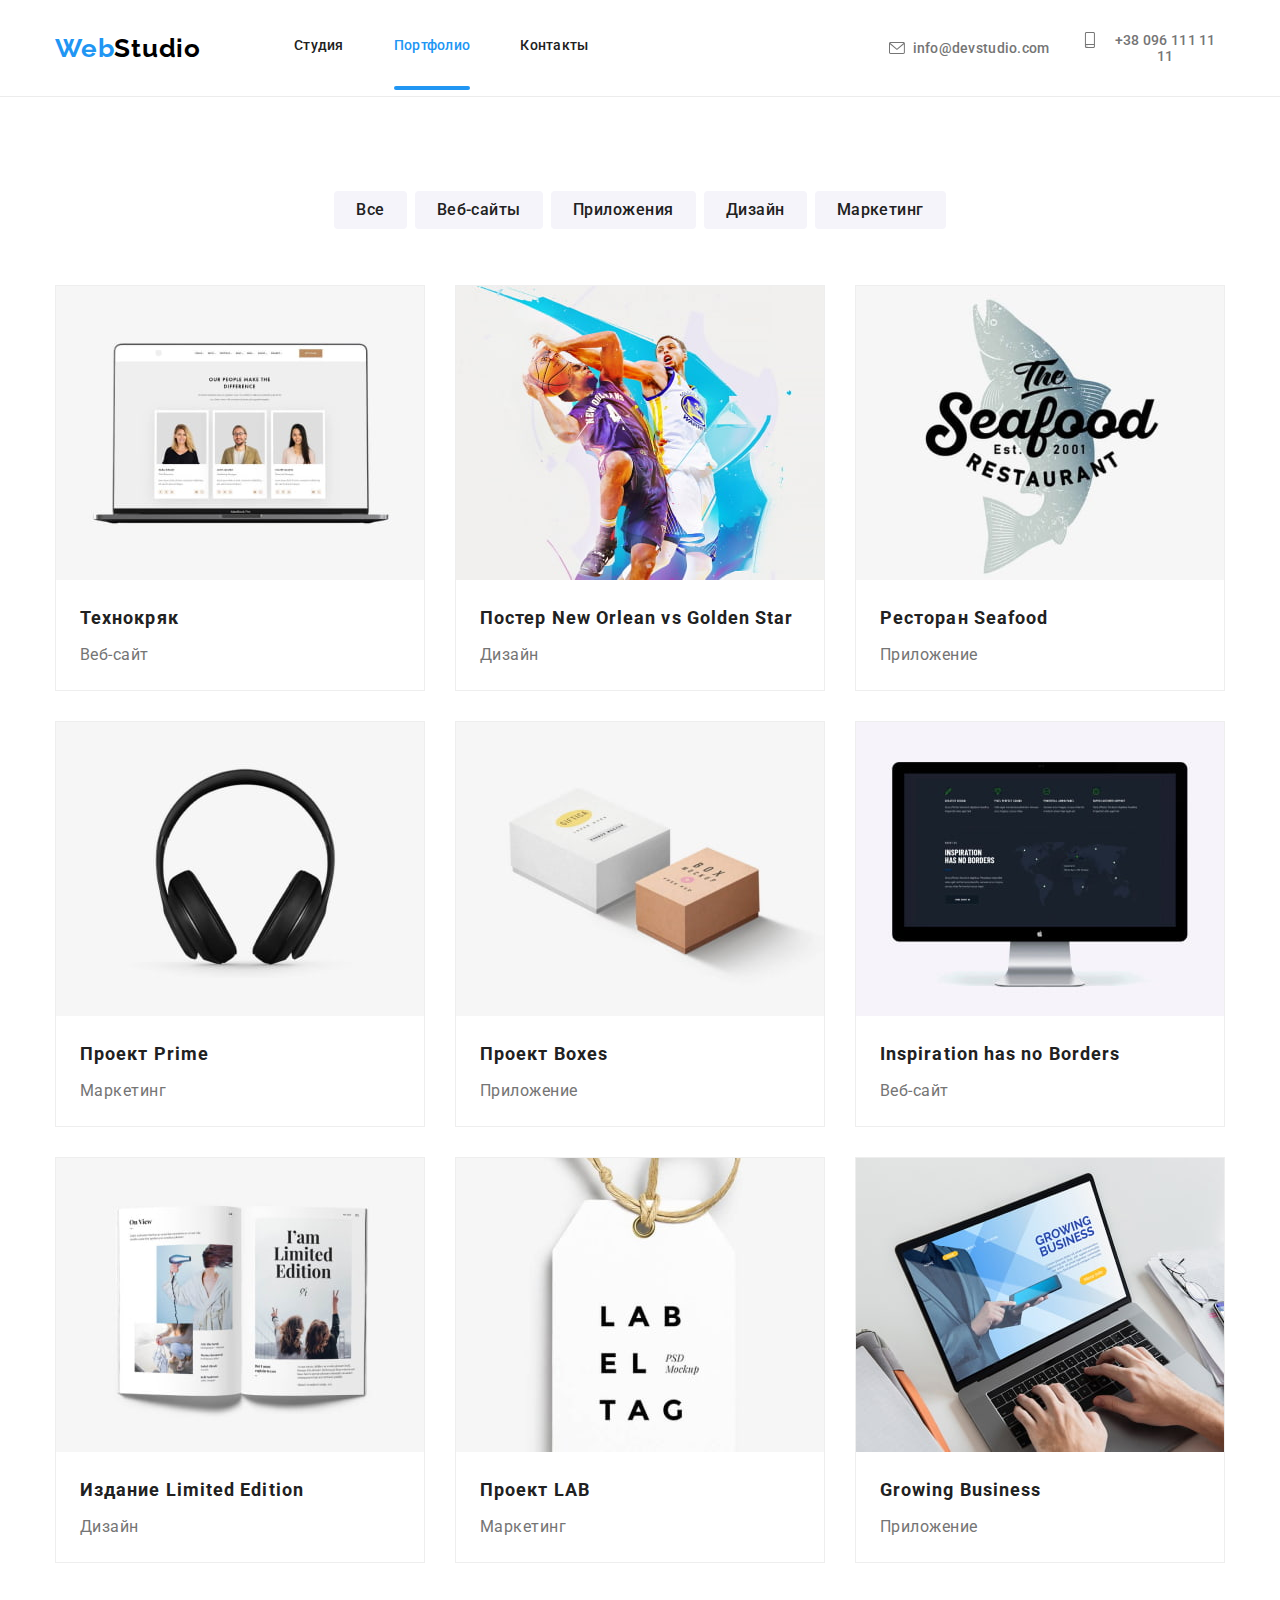
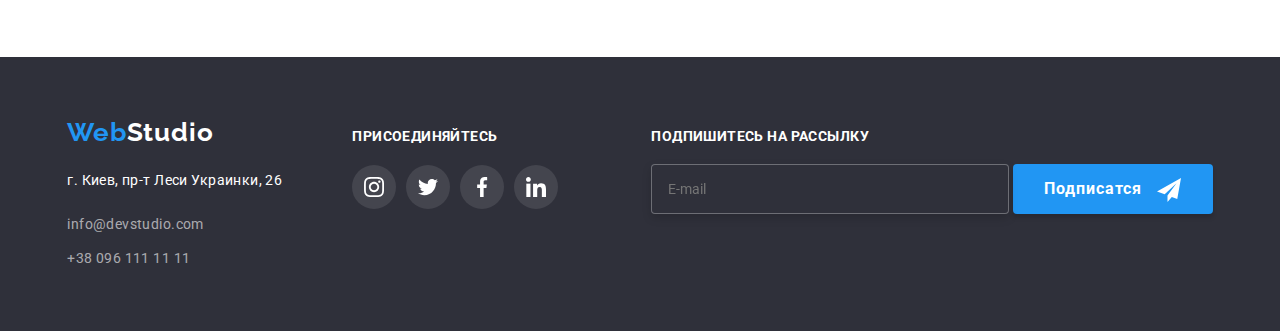
==== commit 4fc40df9: "fixx bugs" ====
--- a/portfolio.html
+++ b/portfolio.html
@@ -18,25 +18,26 @@
              <nav class="navigation" >
                  <a class="logo" href="/"><span class="logo--color">Web</span>Studio</a>
                  <button class="mobile-button " type="button" data-menu-button
-                 aria-expanded="false"
-                 aria-controls="menu-container">
-                 <svg width="40" height="40" aria-label="Переключатель мобильного меню">
-                 <use class="mobile-button__icon-open" href="./images/icons.svg#burger-menu"></use>
-                 </svg>
-       
-                 <svg class="close-burger" width="40" height="40" aria-label="Переключатель мобильного меню">
-                 <use class="mobile-button__icon-close" href="./images/icons.svg#cross"></use> 
-                 </svg>
-                 </button>
+                aria-expanded="false"
+                aria-controls="menu-container">
+                <svg class="open-burger" width="40" height="40" aria-label="Переключатель мобильного меню">
+                <use class="mobile-button__icon-open" href="./images/icons.svg#burger-menu"></use>
+                </svg>
+      
+                <svg class="close-burger" width="20" height="20" aria-label="Переключатель мобильного меню">
+                <use class="mobile-button__icon-close" href="./images/icons.svg#cross"></use> 
+                </svg>
+                </button>
  
                  <div class="menu-container" data-menu id="menu-container">
                      <ul  class="site-navigation">
                          <li class="site-navigation__item ">
-                             <div class="current-session">
-                                 <a class="site-navigation__link current-session--link" href="./index.html">Студия</a>
-                             </div>    
-                         </li>
-                         <li class="site-navigation__item"><a class="site-navigation__link" href="./portfolio.html">Портфолио</a></li>
+                                 <a class="site-navigation__link " href="./index.html">Студия</a>
+                         </li>
+                         <div class="current-session">
+                            <li class="site-navigation__item"><a class="site-navigation__link current-session--link" href="./portfolio.html">Портфолио</a></li>
+                         </div>
+                         
                          <li class="site-navigation__item"><a class="site-navigation__link" href="#">Контакты</a></li>
                      </ul>
                      <ul class="auth-navigation">
@@ -267,7 +268,7 @@
                 </ul> 
             </div>
             <div class="footer-form"> 
-                <form >
+                <form class="footer-form__container" >
                     <label class="footer-form__label" for="e-mail">Подпишитесь на рассылку</label>
                     <input class="footer-form__input" id="e-mail" type="email" name="e-mail" placeholder="E-mail">
                     <button class="footer-form__button" type="submit">
--- a/css/main.min.css
+++ b/css/main.min.css
@@ -1 +1 @@
-body{background-color:#fff;font-family:"Roboto",sans-serif}h1,h2,h3,h4,h5,h6{margin:0px 0px}ul,ol{margin:0;padding:0;list-style-type:none}a{text-decoration:none}p{margin:0}address{font-style:normal}img{display:block}fieldset{border:0;padding:0;margin:0}button{border-width:0}section{padding:94px 0}.container{width:100%;margin:0 auto;padding:0 15px}@media screen and (min-width: 480px){.container{width:480px}}@media screen and (min-width: 768px){.container{width:768px}}@media screen and (min-width: 1200px){.container{width:1200px}}:root{--main-color: #212121;--secondary-color: #757575}.is-hidden{opacity:0;visibility:hidden;pointer-events:none}.hide--title{position:absolute;width:1px;height:1px;margin:-1px;border:0;padding:0;white-space:nowrap;-webkit-clip-path:inset(100%);clip-path:inset(100%);clip:rect(0 0 0 0);overflow:hidden}.page-header{border-bottom:1px solid #ececec}.logo{color:#000;font-family:"Raleway";font-style:normal;font-weight:700;font-size:26px;line-height:1.19;letter-spacing:.03em}.footer-logo{color:#fff;font-family:"Raleway";font-style:normal;font-weight:700;font-size:26px;line-height:1.19;letter-spacing:.03em}.logo--color{color:#2196f3}.navigation{display:flex;align-items:center;justify-content:center;min-height:60px}@media screen and (max-width: 768px){.navigation{justify-content:space-between}}.mobile-button{display:inline-flex;background-color:rgba(0,0,0,0);margin:0;padding:0;border:none;cursor:pointer;z-index:990}@media screen and (min-width: 768px){.mobile-button{display:none}}.mobile-button:hover .mobile-button__icon-open{fill:#2196f3}.mobile-button:hover .mobile-button__icon-close{fill:#2196f3}.mobile-button__icon-close{display:none}.mobile-button.is-open .mobile-button__icon-close{display:block}.mobile-button.is-open .mobile-button__icon-open{display:none}.close-burger{position:fixed;top:10px;right:15px}.menu-container{background-color:#fff;padding:48px 40px;text-align:center}@media screen and (max-width: 767px){.menu-container{display:none;position:fixed;top:0;left:0;width:100vw;height:100vh;z-index:900}.menu-container.is-open{display:block}}@media screen and (min-width: 768px){.menu-container{display:flex;justify-content:center;align-items:center;padding:0}}@media screen and (min-width: 1200px){.menu-container{gap:300px}}.site-navigation{display:flex;flex-direction:column;align-items:flex-start}@media screen and (max-width: 768px){.site-navigation{margin-bottom:306px;margin-left:0}}@media screen and (min-width: 768px){.site-navigation{flex-direction:row;gap:50px;margin-left:88px;margin-bottom:0}}@media screen and (min-width: 1200px){.site-navigation{margin-left:93px}}.site-navigation__link{display:block;padding-top:16px;padding-bottom:16px;font-style:normal;font-weight:500;font-size:40px;line-height:1.14;letter-spacing:.02em;color:#212121;transition:250ms;transition-timing-function:cubic-bezier(0.4, 0, 0.2, 1)}.site-navigation__link:hover,.site-navigation__link:focus{color:#2196f3;transition:250ms;transition-timing-function:cubic-bezier(0.4, 0, 0.2, 1)}@media screen and (min-width: 768px){.site-navigation__link{padding-top:32px;padding-bottom:32px;font-size:14px;line-height:1.14}}.current-session::after{content:"";display:block;width:100%;height:4px;background:#2196f3;border-radius:2px}.current-session--link{color:#2196f3}.auth-navigation{display:flex;flex-direction:column-reverse}@media screen and (max-width: 768px){.auth-navigation{margin-bottom:64px}}@media screen and (min-width: 768px){.auth-navigation{flex-direction:column;justify-content:center;margin-bottom:0}}@media screen and (min-width: 1200px){.auth-navigation{display:flex;flex-direction:row;align-items:center}}@media screen and (min-width: 768px)and (max-width: 1199px){.auth-navigation__item{margin-left:90px}}@media screen and (min-width: 1200px){.auth-navigation__item:first-child{margin-right:32px}}.auth-navigation__link{display:flex;padding-top:16px;padding-bottom:16px;color:var(--secondary-color);font-style:normal;font-weight:500;font-size:14px;line-height:1.15;letter-spacing:.02em;transition:250ms;transition-timing-function:cubic-bezier(0.4, 0, 0.2, 1)}@media screen and (max-width: 768px){.auth-navigation__link{font-size:34px;line-height:1.17}}@media screen and (min-width: 768px)and (max-width: 1200px){.auth-navigation__link{padding:5px 0px;font-size:12px;line-height:1.14}}@media screen and (min-width: 1200px){.auth-navigation__link{padding-top:32px;padding-bottom:32px}}.auth-navigation__link:hover,.auth-navigation__link:focus{color:#2196f3;transition:250ms;transition-timing-function:cubic-bezier(0.4, 0, 0.2, 1)}.auth-navigation__link:hover .contact-icon,.auth-navigation__link:focus .contact-icon{fill:#2196f3;transition:250ms;transition-timing-function:cubic-bezier(0.4, 0, 0.2, 1)}.contact-icon{display:flex;fill:var(--secondary-color);margin-right:10px;display:none}.contact-icon:hover{fill:var(--secondary-color)}@media screen and (min-width: 768px){.contact-icon{display:block}}@media screen and (min-width: 768px){.contact-icon{margin-right:8px}}.mobile-list{display:flex}@media screen and (min-width: 768px){.mobile-list{display:none}}.mobile-list__item{border-right:1px solid rgba(33,33,33,.2);margin-right:10px}.mobile-list__link{padding-right:10px;text-decoration:none;color:#2196f3;font-size:24px}.hero{max-width:1600px;background-image:linear-gradient(to right, rgba(47, 48, 58, 0.4), rgba(47, 48, 58, 0.4)),url(../images/hero-bg.jpg);background-position:center;background-size:cover;background-repeat:no-repeat;background-color:#2f303a;margin-left:auto;margin-right:auto}.hero__title{display:block;margin-left:auto;margin-right:auto;margin-bottom:30px;color:#000;font-weight:900;font-size:44px;line-height:1.36;text-align:center;letter-spacing:.06em;text-transform:uppercase;color:#fff;text-shadow:0px 4px 4px rgba(0,0,0,.25)}.hero-button{margin-left:auto;margin-right:auto;padding:10px 30px;background-color:#2196f3;color:#fff;font-family:"Roboto";font-style:normal;font-weight:700;font-size:16px;line-height:1.88;display:flex;align-items:center;text-align:center;letter-spacing:.06em;cursor:pointer}.hero--container{padding-top:100px;padding-bottom:100px}.benefits__item:before{display:block;content:"";height:120px;background-color:#f5f4fa;background-position:center;background-repeat:no-repeat;border-radius:4px;margin-bottom:30px}.benefits__titel{margin-bottom:10px;color:var(--main-color);font-style:normal;font-weight:700;font-size:14px;line-height:1.15;letter-spacing:.03em;text-transform:uppercase}.benefits__article{color:var(--secondary-color);font-weight:400;font-size:14px;line-height:1.71;letter-spacing:.03em}.icon-antenna::before{background-image:url("../images/icon/antenna.png")}.icon-clock::before{background-image:url("../images/icon/clock.png")}.icon-diagram::before{background-image:url("../images/icon/diagram.png")}.icon-astrounaut::before{background-image:url("../images/icon/astronaut.png")}.work{display:flex;justify-content:space-between;padding-top:0}.work__titel{margin-bottom:50px;font-weight:700;font-size:36px;line-height:1.16;text-align:center;letter-spacing:.03em}.wokr-section{position:relative;margin-bottom:50px;color:var(--main-color);font-weight:700;font-size:36px;line-height:1.16;text-align:center;letter-spacing:.03em}.wokr-section__description{position:absolute;left:0;bottom:0;display:flex;justify-content:center;align-items:center;width:370px;height:70px;font-family:"Roboto";font-style:normal;font-weight:700;font-size:14px;line-height:1.14;text-align:center;letter-spacing:.03em;text-transform:uppercase;color:#fff;background:rgba(47,48,58,.8)}.team{background-color:#f5f4fa;background-position:center;margin-left:auto;margin-right:auto;text-align:center}.team__title{margin-bottom:50px;font-weight:700;font-size:36px;line-height:1.16;text-align:center;letter-spacing:.03em}.team-persons__item{background-color:#fff;box-shadow:0px 1px 3px rgba(0,0,0,.12),0px 1px 1px rgba(0,0,0,.14),0px 2px 1px rgba(0,0,0,.2);border-radius:0px 0px 4px 4px}.team-description{padding-bottom:0px;padding-top:30px}.team-description__name{color:var(--main-color);font-family:"Roboto";font-style:normal;font-weight:500;font-size:16px;line-height:1.18;letter-spacing:.03em}.team-description__article{margin-top:10px;color:var(--secondary-color);font-family:"Roboto";font-style:normal;font-weight:400;font-size:16px;line-height:1.18;letter-spacing:.03em}.team-socials{display:flex;width:206px;height:44px;justify-content:space-between;align-items:center;margin:16px auto 30px auto}.team-socials .team-socials__item:hover,.team-socials__item .team-socials__link:focus{background-color:#2196f3;transition:250ms;transition-timing-function:cubic-bezier(0.4, 0, 0.2, 1)}.team-socials__item .team-socials__link:focus .team-socials__icon,.team-socials .team-socials__item:hover .team-socials__icon{fill:#fff;transition:250ms;transition-timing-function:cubic-bezier(0.4, 0, 0.2, 1)}.team-socials__link{display:block;align-items:center;width:44px;height:44px;padding-top:12px;padding-bottom:12px;border-radius:50%}.team-socials__icon{width:20px;height:20px;fill:#afb1b8;transition:250ms;transition-timing-function:cubic-bezier(0.4, 0, 0.2, 1)}.team-socials__item{border-radius:50%;transition:250ms;transition-timing-function:cubic-bezier(0.4, 0, 0.2, 1)}.client-title{margin-bottom:50px;font-weight:700;font-size:36px;line-height:1.16;text-align:center;letter-spacing:.03em}.client-list{justify-content:space-between;align-items:center;margin:16px auto 30px auto}.client-list__link{display:flex;align-items:center;justify-content:center;width:170px;height:92px;border:1px solid #afb1b8;border-radius:4px;transition:250ms;transition-timing-function:cubic-bezier(0.4, 0, 0.2, 1)}.client-list__link:hover,.client-list__link:focus{border:1px solid #2196f3;transition:250ms;transition-timing-function:cubic-bezier(0.4, 0, 0.2, 1)}.client-list__link:hover .client-list__icon,.client-list__link:focus .client-list__icon{fill:#2196f3;transition:250ms;transition-timing-function:cubic-bezier(0.4, 0, 0.2, 1)}.client-list__icon{fill:#afb1b8;transition:250ms;transition-timing-function:cubic-bezier(0.4, 0, 0.2, 1)}.footer{padding-top:60px;padding-bottom:60px;background-color:#2f303a;font-style:normal;font-weight:400;font-size:14px;line-height:1.71;letter-spacing:.03em;text-align:center}@media screen and (max-width: 1199px){.footer{margin-bottom:60px}}@media screen and (min-width: 1200px){.footer{text-align:left}}.footer-adress{display:flex;flex-direction:column;margin-bottom:60px}.footer-adress__article{margin-top:20px;color:#fff}.footer-adress__link{margin-top:10px;font-weight:400;font-size:14px;line-height:1.71;letter-spacing:.03em;color:rgba(255,255,255,.6)}.footer-social{display:flex;flex-direction:column;align-items:center;margin-bottom:60px}@media screen and (min-width: 768px){.footer-social{margin-bottom:0}}@media screen and (min-width: 1200px){.footer-social{margin-left:70px;align-items:flex-start}}.footer-social__title{font-family:"Roboto";font-style:normal;font-weight:700;font-size:14px;line-height:1.14;letter-spacing:.03em;text-transform:uppercase;color:#fff}.footer-social-list{display:flex;width:206px;height:44px;justify-content:space-between;align-items:center;margin-top:20px}.footer-social-list .footer-social-list__item{border-radius:50%;transition:250ms;transition-timing-function:cubic-bezier(0.4, 0, 0.2, 1)}.footer-social-list .footer-social-list__item:hover,.footer-social-list .footer-social-list__link:focus{background-color:#2196f3;transition:250ms;transition-timing-function:cubic-bezier(0.4, 0, 0.2, 1)}.footer-social-list__link{display:flex;align-items:center;justify-content:center;width:44px;height:44px;background:rgba(255,255,255,.1);border-radius:50%}.footer-social-list-icon{width:20px;height:20px;fill:#fff}@media screen and (max-width: 1199px){.footer-form{text-align:center}}@media screen and (min-width: 1200px){.footer-form{align-items:flex-end;margin-left:93px}}.footer-form__label{display:block;margin-top:0;margin-bottom:20px;font-family:"Roboto";font-style:normal;font-weight:700;font-size:14px;line-height:16px;letter-spacing:.03em;text-transform:uppercase;color:#fff}.footer-form__input{height:50px;color:#fff;border:1px solid rgba(255,255,255,.3);filter:drop-shadow(0px 4px 4px rgba(0, 0, 0, 0.15));border-radius:4px;background-color:#2f303a}@media screen and (min-width: 480px){.footer-form__input{width:450px}}@media screen and (min-width: 1200px){.footer-form__input{width:358px}}.footer-form__button{width:200px;height:50px;font-family:"Roboto";font-style:normal;font-weight:700;font-size:16px;line-height:1.88;letter-spacing:.06em;color:#fff;background:#2196f3;box-shadow:0px 4px 4px rgba(0,0,0,.15);border-radius:4px;margin-top:20px}.footer-form__icon{fill:#fff;margin-left:10px;vertical-align:middle}.portfolio-buttons{display:flex;margin-bottom:56px;justify-content:center}.portfolio-buttons__item:not(:last-child){margin-right:8px}.portfolio-buttons__button{display:block;padding:6px 22px;background:#f5f4fa;font-weight:500;font-size:16px;line-height:1.62;text-align:center;letter-spacing:.03em;color:#212121;border:none;border-radius:4px;transition:background-color 250ms cubic-bezier(0.4, 0, 0.2, 1),color 250ms cubic-bezier(0.4, 0, 0.2, 1)}.portfolio-buttons__button:focus,.portfolio-buttons__button:hover{background-color:#2196f3;color:#fff;box-shadow:0px 3px 1px rgba(0,0,0,.1),0px 1px 2px rgba(0,0,0,.08),0px 2px 2px rgba(0,0,0,.12);transition:background-color 250ms cubic-bezier(0.4, 0, 0.2, 1),color 250ms cubic-bezier(0.4, 0, 0.2, 1)}.portfolio{display:flex;flex-wrap:wrap}.portfolio__item{width:370px;margin-right:30px;margin-bottom:30px;background:#fff;border:1px solid #eee}.portfolio__item:focus,.portfolio__item:hover{transition:250ms;transition-timing-function:cubic-bezier(0.4, 0, 0.2, 1);box-shadow:0px 1px 1px rgba(0,0,0,.12),0px 4px 4px rgba(0,0,0,.06),1px 4px 6px rgba(0,0,0,.16)}.portfolio__item:nth-child(3n){margin-right:0px}.portfolio__item:nth-last-child(-n+3){margin-bottom:0px}.portfolio__item:hover .portfolio-overlay{transform:translateY(0)}.portfolio__thumb{position:relative;overflow:hidden}.portfolio__title{margin-bottom:4px;font-weight:700;font-size:18px;line-height:2;letter-spacing:.06em;color:#212121}.portfolio__article{font-weight:400;font-size:16px;line-height:1.88;letter-spacing:.03em;color:#757575}.portfolio__description{padding-left:24px;padding-bottom:20px;padding-top:20px}.portfolio-overlay{position:absolute;top:0;right:0;width:100%;height:100%;padding:64px 24px;background-color:rgba(33,150,243,.9);transform:translateY(100%);transition:transform 250ms;transition-timing-function:cubic-bezier(0.4, 0, 0.2, 1)}.portfolio-overlay__description{font-family:"Roboto";font-style:normal;font-weight:400;font-size:18px;line-height:1.56;letter-spacing:.03em;color:#fff}.backdrop{position:fixed;top:0;left:0;width:100%;height:100%;background:rgba(0,0,0,.2);transition:opacity .5s,visibility .5s}@media screen and (min-width: 480px){.backdrop{padding:94px 15px}}.modal{position:absolute;top:50%;left:50%;transform:translate(-50%, -50%);overflow-y:scroll;background:#fff;box-shadow:0px 1px 3px rgba(0,0,0,.12),0px 1px 1px rgba(0,0,0,.14),0px 2px 1px rgba(0,0,0,.2);border-radius:4px}@media screen and (min-width: 480px)and (max-width: 1199px){.modal{width:450px}}@media screen and (min-width: 1200px){.modal{min-width:528px;min-height:581px}}.modal__button{position:absolute;top:8px;right:8px;width:30px;height:30px;background:#fff;border:1px solid rgba(0,0,0,.1);border-radius:50%;cursor:pointer}.modal__button:hover .modal__icon,.modal__button:focus .modal__icon{fill:#2196f3}.modal__icon{fill:currentColor;transition:fill 250ms cubic-bezier(0.4, 0, 0.2, 1)}.modal-inner{padding:40px}.modal-inner__title{display:block;margin-bottom:12px;font-family:"Roboto";font-style:normal;font-weight:700;font-size:20px;line-height:1.15;text-align:center;letter-spacing:.03em;color:#212121}.form-feild__label{display:block;margin-bottom:4px;font-family:"Roboto";font-style:normal;font-weight:400;font-size:12px;line-height:1.16;letter-spacing:.01em;color:#757575}.form-field__inner{position:relative}.form-field__input{width:100%;padding:11px 12px 11px 42px;margin-bottom:10px;border:1px solid rgba(33,33,33,.2);border-radius:4px;outline:none;transition:border-color 250ms cubic-bezier(0.4, 0, 0.2, 1)}.form-field__input::-moz-placeholder{font-family:"Roboto";font-style:normal;font-weight:400;font-size:12px;line-height:1.16;letter-spacing:.01em;color:rgba(117,117,117,.5)}.form-field__input:-ms-input-placeholder{font-family:"Roboto";font-style:normal;font-weight:400;font-size:12px;line-height:1.16;letter-spacing:.01em;color:rgba(117,117,117,.5)}.form-field__input::placeholder{font-family:"Roboto";font-style:normal;font-weight:400;font-size:12px;line-height:1.16;letter-spacing:.01em;color:rgba(117,117,117,.5)}.form-field__input:focus,.form-field__input:hover{border-color:#2196f3}.form-field__input:hover+.form-field__icon,.form-field__input:focus+.form-field__icon,.form-field__input:active+.form-field__icon{fill:#2196f3}.form-field__icon{position:absolute;top:50%;left:12px;transform:translateY(-80%);fill:CurrentColor;transition:fill 250ms cubic-bezier(0.4, 0, 0.2, 1)}.form-field-texarea{resize:none;padding:12px 16px}.form-field--checkbox{display:flex;padding-left:13px}.form-field__checkbox-input{-webkit-appearance:none;-moz-appearance:none;appearance:none}.form-field__checkbox-input:checked+.form-field__checkbox-icon{opacity:1}.form-field__checkbox-control{display:flex;align-items:center;justify-content:center;width:16px;height:15px;margin-top:3px;margin-right:9px;background-color:#fff;border:2px solid #212121;border-radius:4px}.form-field__checkbox-icon{opacity:0;flex-shrink:0;fill:#fff;transition:opacity 250ms cubic-bezier(0.4, 0, 0.2, 1);background-color:#2196f3;border-radius:2px}.form-field__checkbox-label{font-family:"Roboto";font-style:normal;font-weight:400;font-size:14px;line-height:1.71;letter-spacing:.03em;color:#757575}.form-field__terms-link{-webkit-text-decoration-line:underline;text-decoration-line:underline;color:#2196f3}.form-field__button{display:block;margin-left:auto;margin-right:auto;margin-top:30px;width:200px;height:50px;padding:10px 55px;font-family:"Roboto";font-style:normal;font-weight:700;font-size:16px;line-height:1.88;letter-spacing:.06em;color:#fff;cursor:pointer;background:#188ce8;border-radius:4px;transition:box-shadow 250ms cubic-bezier(0.4, 0, 0.2, 1)}.form-field__button:active,.form-field__button:focus{box-shadow:0px 4px 4px rgba(0,0,0,.15)}/*# sourceMappingURL=main.min.css.map */+body{background-color:#fff;font-family:"Roboto",sans-serif}h1,h2,h3,h4,h5,h6{margin:0px 0px}ul,ol{margin:0;padding:0;list-style-type:none}a{text-decoration:none}p{margin:0}address{font-style:normal}img{display:block}fieldset{border:0;padding:0;margin:0}button{border-width:0}section{padding:94px 0}@media screen and (max-width: 1200px){section{padding-top:60px;padding-bottom:60px}}.container{margin-right:auto;margin-left:auto;padding-left:15px;padding-right:15px}@media screen and (min-width: 480px){.container{width:480px}}@media screen and (min-width: 768px){.container{width:768px}}@media screen and (min-width: 1200px){.container{width:1200px}}:root{--main-color: #212121;--secondary-color: #757575}.is-hidden{opacity:0;visibility:hidden;pointer-events:none}.hide--title{position:absolute;width:1px;height:1px;margin:-1px;border:0;padding:0;white-space:nowrap;-webkit-clip-path:inset(100%);clip-path:inset(100%);clip:rect(0 0 0 0);overflow:hidden}.page-header{border-bottom:1px solid #ececec}.logo{color:#000;font-family:"Raleway";font-style:normal;font-weight:700;font-size:26px;line-height:1.19;letter-spacing:.03em}.footer-logo{color:#fff;font-family:"Raleway";font-style:normal;font-weight:700;font-size:26px;line-height:1.19;letter-spacing:.03em}.logo--color{color:#2196f3}.navigation{display:flex;align-items:center;justify-content:center;min-height:60px}@media screen and (max-width: 768px){.navigation{justify-content:space-between}}.mobile-button{display:inline-flex;background-color:rgba(0,0,0,0);margin:0;padding:0;border:none;cursor:pointer;z-index:990}@media screen and (min-width: 768px){.mobile-button{display:none}}.mobile-button__icon-close{width:40px;height:40px}.mobile-button:hover .mobile-button__icon-open{fill:#2196f3}.mobile-button:hover .mobile-button__icon-close{fill:#2196f3}.mobile-button__icon-close{display:none}.mobile-button.is-open .mobile-button__icon-close{display:block}.mobile-button.is-open .mobile-button__icon-open{display:none}.close-burger{position:fixed;top:20px;right:25px}.open-burger{position:absolute;top:10px;right:15px}.menu-container{background-color:#fff;padding:48px 40px;text-align:center}@media screen and (max-width: 767px){.menu-container{display:none;position:fixed;top:0;left:0;width:100vw;height:100vh;z-index:900}.menu-container.is-open{display:block}}@media screen and (min-width: 768px){.menu-container{display:flex;justify-content:center;align-items:center;padding:0}}@media screen and (min-width: 1200px){.menu-container{gap:300px}}.site-navigation{display:flex;flex-direction:column;align-items:flex-start}@media screen and (max-width: 768px){.site-navigation{margin-bottom:306px;margin-left:0}}@media screen and (min-width: 768px){.site-navigation{flex-direction:row;gap:50px;margin-left:88px;margin-bottom:0}}@media screen and (min-width: 1200px){.site-navigation{margin-left:93px}}.site-navigation__link{display:block;padding-top:16px;padding-bottom:16px;font-style:normal;font-weight:500;font-size:40px;line-height:1.14;letter-spacing:.02em;color:#212121;transition:250ms;transition-timing-function:cubic-bezier(0.4, 0, 0.2, 1)}.site-navigation__link:hover,.site-navigation__link:focus{color:#2196f3;transition:250ms;transition-timing-function:cubic-bezier(0.4, 0, 0.2, 1)}@media screen and (min-width: 768px){.site-navigation__link{padding-top:32px;padding-bottom:32px;font-size:14px;line-height:1.14}}.current-session::after{content:"";display:block;width:100%;height:4px;background:#2196f3;border-radius:2px}.current-session--link{color:#2196f3}.auth-navigation{display:flex;flex-direction:column-reverse}@media screen and (max-width: 768px){.auth-navigation{margin-bottom:64px}}@media screen and (min-width: 768px){.auth-navigation{flex-direction:column;justify-content:center;margin-bottom:0}}@media screen and (min-width: 1200px){.auth-navigation{display:flex;flex-direction:row;align-items:center}}@media screen and (min-width: 768px)and (max-width: 1199px){.auth-navigation__item{margin-left:90px}}@media screen and (min-width: 1200px){.auth-navigation__item:first-child{margin-right:32px}}.auth-navigation__link{display:flex;padding-top:16px;padding-bottom:16px;color:var(--secondary-color);font-style:normal;font-weight:500;font-size:14px;line-height:1.15;letter-spacing:.02em;transition:250ms;transition-timing-function:cubic-bezier(0.4, 0, 0.2, 1)}@media screen and (max-width: 768px){.auth-navigation__link{font-size:34px;line-height:1.17}}@media screen and (min-width: 768px)and (max-width: 1200px){.auth-navigation__link{padding:5px 0px;font-size:12px;line-height:1.14}}@media screen and (min-width: 1200px){.auth-navigation__link{padding-top:32px;padding-bottom:32px}}.auth-navigation__link:hover,.auth-navigation__link:focus{color:#2196f3;transition:250ms;transition-timing-function:cubic-bezier(0.4, 0, 0.2, 1)}.auth-navigation__link:hover .contact-icon,.auth-navigation__link:focus .contact-icon{fill:#2196f3;transition:250ms;transition-timing-function:cubic-bezier(0.4, 0, 0.2, 1)}.contact-icon{display:flex;fill:var(--secondary-color);margin-right:10px;display:none}.contact-icon:hover{fill:var(--secondary-color)}@media screen and (min-width: 768px){.contact-icon{display:block}}@media screen and (min-width: 768px){.contact-icon{margin-right:8px}}.mobile-list{display:flex}@media screen and (min-width: 768px){.mobile-list{display:none}}.mobile-list__item{border-right:1px solid rgba(33,33,33,.2);margin-right:10px}.mobile-list__link{padding-right:10px;text-decoration:none;color:#2196f3;font-size:24px}.hero{max-width:1600px;background-image:linear-gradient(to right, rgba(47, 48, 58, 0.4), rgba(47, 48, 58, 0.4)),url(../images/hero-bg/hero-bg.jpg);background-position:center;background-size:cover;background-repeat:no-repeat;background-color:#2f303a;margin-left:auto;margin-right:auto}@media screen and (max-width: 576px){.hero{background-image:linear-gradient(to right, rgba(47, 48, 58, 0.4), rgba(47, 48, 58, 0.4)),url("../images/hero-bg/mobile-img1x.jpg")}}@media not all,screen and (max-width: 576px)and (-webkit-min-device-pixel-ratio: 2),screen and (max-width: 576px)and (min-resolution: 192dpi),screen and (max-width: 576px)and (min-resolution: 2dppx){.hero{background-image:linear-gradient(to right, rgba(47, 48, 58, 0.4), rgba(47, 48, 58, 0.4)),url("../images/hero-bg/mobile-img@2x.jpg")}}@media screen and (min-width: 576px){.hero{background-image:linear-gradient(to right, rgba(47, 48, 58, 0.4), rgba(47, 48, 58, 0.4)),url("../images/hero-bg/tablet-img1x.jpg")}}@media not all,screen and (min-width: 576px)and (-webkit-min-device-pixel-ratio: 2),screen and (min-width: 576px)and (min-resolution: 192dpi),screen and (min-width: 576px)and (min-resolution: 2dppx){.hero{background-image:linear-gradient(to right, rgba(47, 48, 58, 0.4), rgba(47, 48, 58, 0.4)),url("../images/hero-bg/tablet-img@2x.jpg")}}@media screen and (min-width: 1200px){.hero{padding-top:200px;padding-bottom:200px;background-image:linear-gradient(to right, rgba(47, 48, 58, 0.4), rgba(47, 48, 58, 0.4)),url("../images/hero-bg/dekstop-img1x.jpg")}}@media not all,screen and (min-width: 1200px)and (-webkit-min-device-pixel-ratio: 2),screen and (min-width: 1200px)and (min-resolution: 192dpi),screen and (min-width: 1200px)and (min-resolution: 2dppx){.hero{background-image:linear-gradient(to right, rgba(47, 48, 58, 0.4), rgba(47, 48, 58, 0.4)),url("../images/hero-bg/dekstop-img@2x.jpg")}}.hero__title{display:block;width:696px;margin-left:auto;margin-right:auto;margin-bottom:30px;color:#000;font-weight:900;font-size:44px;line-height:1.36;text-align:center;letter-spacing:.06em;text-transform:uppercase;color:#fff;text-shadow:0px 4px 4px rgba(0,0,0,.25)}@media screen and (max-width: 1199px){.hero__title{font-size:26px;line-height:1.61;width:360px}}.hero-button{margin-left:auto;margin-right:auto;padding:10px 30px;background-color:#2196f3;color:#fff;font-family:"Roboto";font-style:normal;font-weight:700;font-size:16px;line-height:1.88;display:flex;align-items:center;text-align:center;letter-spacing:.06em;cursor:pointer}.hero--container{padding-top:100px;padding-bottom:100px}@media screen and (min-width: 768px){.benefits{display:flex;flex-wrap:wrap;margin:-15px}}@media screen and (max-width: 767px){.benefits__item:not(:last-child){margin-bottom:30px}}@media screen and (min-width: 768px){.benefits__item{width:calc((100% - 60px)/2);margin:15px}}@media screen and (min-width: 1200px){.benefits__item{width:calc((100% - 120px)/4);margin:15px}}.benefits__item:before{display:block;content:"";height:120px;background-color:#f5f4fa;background-position:center;background-repeat:no-repeat;border-radius:4px;margin-bottom:30px}.benefits__titel{margin-bottom:10px;color:var(--main-color);font-style:normal;font-weight:700;font-size:14px;line-height:1.15;letter-spacing:.03em;text-transform:uppercase;text-align:center}.benefits__article{color:var(--secondary-color);font-weight:400;font-size:14px;line-height:1.71;letter-spacing:.03em}.icon-antenna::before{background-image:url("../images/icon/antenna.png")}.icon-clock::before{background-image:url("../images/icon/clock.png")}.icon-diagram::before{background-image:url("../images/icon/diagram.png")}.icon-astrounaut::before{background-image:url("../images/icon/astronaut.png")}.work{display:flex;justify-content:space-between;padding-top:0}@media screen and (max-width: 1200px){.work{display:none}}@media screen and (min-width: 1200px){.work{display:flex}}.work__titel{margin-bottom:50px;font-weight:700;font-size:36px;line-height:1.16;text-align:center;letter-spacing:.03em}.wokr-section{position:relative;margin-bottom:50px;color:var(--main-color);font-weight:700;font-size:36px;line-height:1.16;text-align:center;letter-spacing:.03em}.wokr-section__description{position:absolute;left:0;bottom:0;display:flex;justify-content:center;align-items:center;width:370px;height:70px;font-family:"Roboto";font-style:normal;font-weight:700;font-size:14px;line-height:1.14;text-align:center;letter-spacing:.03em;text-transform:uppercase;color:#fff;background:rgba(47,48,58,.8)}.team{background-color:#f5f4fa;background-position:center;text-align:center}.team__thumb{width:100%;margin-bottom:30px}.team__title{margin-bottom:50px;font-weight:700;font-size:28px;line-height:1.16;text-align:center;letter-spacing:.03em}@media screen and (min-width: 1200px){.team__title{font-size:36px}}.team-persons{justify-content:center;text-align:center}@media screen and (min-width: 768px){.team-persons{display:flex;flex-wrap:wrap;margin:-15px}}.team-persons__item{background-color:#fff;box-shadow:0px 1px 3px rgba(0,0,0,.12),0px 1px 1px rgba(0,0,0,.14),0px 2px 1px rgba(0,0,0,.2);border-radius:0px 0px 4px 4px}@media screen and (max-width: 767px){.team-persons__item:not(:last-child){margin-bottom:30px}}@media screen and (min-width: 768px){.team-persons__item{width:calc((100% - 60px)/2);margin:15px}}@media screen and (min-width: 1200px){.team-persons__item{width:calc((100% - 120px)/4);margin:15px}}.team-description{padding-bottom:0px}.team-description__name{color:var(--main-color);font-family:"Roboto";font-style:normal;font-weight:500;font-size:16px;line-height:1.18;letter-spacing:.03em}.team-description__article{margin-top:10px;color:var(--secondary-color);font-family:"Roboto";font-style:normal;font-weight:400;font-size:16px;line-height:1.18;letter-spacing:.03em}.team-socials{display:flex;width:206px;height:44px;justify-content:space-between;align-items:center;margin:16px auto 30px auto}@media screen and (max-width: 767px){.team-socials{padding-bottom:30px}}.team-socials .team-socials__item:hover,.team-socials__item .team-socials__link:focus{background-color:#2196f3;transition:250ms;transition-timing-function:cubic-bezier(0.4, 0, 0.2, 1)}.team-socials__item .team-socials__link:focus .team-socials__icon,.team-socials .team-socials__item:hover .team-socials__icon{fill:#fff;transition:250ms;transition-timing-function:cubic-bezier(0.4, 0, 0.2, 1)}.team-socials__link{display:block;align-items:center;width:44px;height:44px;padding-top:12px;padding-bottom:12px;border-radius:50%}.team-socials__icon{width:20px;height:20px;fill:#afb1b8;transition:250ms;transition-timing-function:cubic-bezier(0.4, 0, 0.2, 1)}.team-socials__item{border-radius:50%;transition:250ms;transition-timing-function:cubic-bezier(0.4, 0, 0.2, 1)}.client-title{margin-bottom:50px;margin-top:0px;font-weight:700;font-size:36px;line-height:1.16;text-align:center;letter-spacing:.03em}@media screen and (max-width: 1199px){.client-title{margin-bottom:30px;font-size:28px}}.client-list{display:flex;justify-content:center;margin:-15px}@media screen and (max-width: 1199px){.client-list{flex-wrap:wrap}}.client-list__item{margin:15px}@media screen and (max-width: 767px){.client-list__item{width:calc((100% - 60px)/2)}}@media screen and (min-width: 768px)and (max-width: 1199px){.client-list__item{width:calc((100% - 90px)/3)}}@media screen and (min-width: 1200px){.client-list__item{width:calc(100% - 30px)}}.client-list__link{display:flex;align-items:center;justify-content:center;width:100%;height:92px;border:1px solid #afb1b8;border-radius:4px;transition:250ms;transition-timing-function:cubic-bezier(0.4, 0, 0.2, 1)}.client-list__link:hover,.client-list__link:focus{border:1px solid #2196f3;transition:250ms;transition-timing-function:cubic-bezier(0.4, 0, 0.2, 1)}.client-list__link:hover .client-list__icon,.client-list__link:focus .client-list__icon{fill:#2196f3;transition:250ms;transition-timing-function:cubic-bezier(0.4, 0, 0.2, 1)}.client-list__icon{fill:#afb1b8;transition:250ms;transition-timing-function:cubic-bezier(0.4, 0, 0.2, 1)}.footer{padding-top:60px;padding-bottom:60px;background-color:#2f303a;font-style:normal;font-weight:400;font-size:14px;line-height:1.71;letter-spacing:.03em;text-align:center}@media screen and (min-width: 1200px){.footer{text-align:left}}@media screen and (max-width: 1199px){.footer--container{display:flex;flex-wrap:wrap;justify-content:center;align-items:baseline;-moz-column-gap:165px;column-gap:165px}}@media screen and (min-width: 1200px){.footer--container{display:flex;flex-wrap:nowrap;align-items:baseline;justify-content:center}}.footer-main{text-align:center}@media screen and (min-width: 1200px){.footer-main{text-align:left}}.footer-adress{display:flex;flex-direction:column}@media screen and (max-width: 1199px){.footer-adress{margin-bottom:60px}}.footer-adress__article{margin-top:20px;margin-bottom:10px;color:#fff;font-weight:400;font-size:14px;line-height:1.71;letter-spacing:.03em}.footer-adress__link{margin-top:10px;font-weight:400;font-size:14px;line-height:1.71;letter-spacing:.03em;color:rgba(255,255,255,.6)}.footer-social{display:flex;flex-direction:column;align-items:center;margin-bottom:60px}@media screen and (min-width: 768px){.footer-social{margin-bottom:0}}@media screen and (min-width: 1200px){.footer-social{margin-left:70px;align-items:flex-start}}.footer-social__title{font-family:"Roboto";font-style:normal;font-weight:700;font-size:14px;line-height:1.14;letter-spacing:.03em;text-transform:uppercase;color:#fff}.footer-social-list{display:flex;width:206px;height:44px;justify-content:space-between;align-items:center;margin-top:20px}.footer-social-list .footer-social-list__item{border-radius:50%;transition:250ms;transition-timing-function:cubic-bezier(0.4, 0, 0.2, 1)}.footer-social-list .footer-social-list__item:hover,.footer-social-list .footer-social-list__link:focus{background-color:#2196f3;transition:250ms;transition-timing-function:cubic-bezier(0.4, 0, 0.2, 1)}.footer-social-list__link{display:flex;align-items:center;justify-content:center;width:44px;height:44px;background:rgba(255,255,255,.1);border-radius:50%}.footer-social-list-icon{width:20px;height:20px;fill:#fff}@media screen and (max-width: 1199px){.footer-form{text-align:center}}@media screen and (min-width: 1200px){.footer-form{align-items:flex-end;margin-left:93px}}.footer-form__label{display:block;margin-top:0;font-family:"Roboto";font-style:normal;font-weight:700;font-size:14px;line-height:16px;letter-spacing:.03em;text-transform:uppercase;color:#fff}.footer-form__input{height:50px;margin-top:20px;padding-left:16px;color:#fff;border:1px solid rgba(255,255,255,.3);filter:drop-shadow(0px 4px 4px rgba(0, 0, 0, 0.15));border-radius:4px;background-color:#2f303a}@media screen and (min-width: 480px){.footer-form__input{width:450px}}@media screen and (min-width: 1200px){.footer-form__input{width:358px}}.footer-form__button{width:200px;height:50px;font-family:"Roboto";font-style:normal;font-weight:700;font-size:16px;line-height:1.88;letter-spacing:.06em;color:#fff;background:#2196f3;box-shadow:0px 4px 4px rgba(0,0,0,.15);border-radius:4px;margin-top:20px}.footer-form__icon{fill:#fff;margin-left:10px;vertical-align:middle}@media screen and (max-width: 1199px){.footer-form__container{display:flex;flex-direction:column;align-items:center}}.portfolio-buttons{display:flex;margin-bottom:56px;justify-content:center}.portfolio-buttons__item:not(:last-child){margin-right:8px}.portfolio-buttons__button{display:block;padding:6px 22px;background:#f5f4fa;font-weight:500;font-size:16px;line-height:1.62;text-align:center;letter-spacing:.03em;color:#212121;border:none;border-radius:4px;transition:background-color 250ms cubic-bezier(0.4, 0, 0.2, 1),color 250ms cubic-bezier(0.4, 0, 0.2, 1)}.portfolio-buttons__button:focus,.portfolio-buttons__button:hover{background-color:#2196f3;color:#fff;box-shadow:0px 3px 1px rgba(0,0,0,.1),0px 1px 2px rgba(0,0,0,.08),0px 2px 2px rgba(0,0,0,.12);transition:background-color 250ms cubic-bezier(0.4, 0, 0.2, 1),color 250ms cubic-bezier(0.4, 0, 0.2, 1)}.portfolio{display:flex;flex-wrap:wrap}.portfolio__item{width:370px;margin-right:30px;margin-bottom:30px;background:#fff;border:1px solid #eee}.portfolio__item:focus,.portfolio__item:hover{transition:250ms;transition-timing-function:cubic-bezier(0.4, 0, 0.2, 1);box-shadow:0px 1px 1px rgba(0,0,0,.12),0px 4px 4px rgba(0,0,0,.06),1px 4px 6px rgba(0,0,0,.16)}.portfolio__item:nth-child(3n){margin-right:0px}.portfolio__item:nth-last-child(-n+3){margin-bottom:0px}.portfolio__item:hover .portfolio-overlay{transform:translateY(0)}.portfolio__thumb{position:relative;overflow:hidden}.portfolio__title{margin-bottom:4px;font-weight:700;font-size:18px;line-height:2;letter-spacing:.06em;color:#212121}.portfolio__article{font-weight:400;font-size:16px;line-height:1.88;letter-spacing:.03em;color:#757575}.portfolio__description{padding-left:24px;padding-bottom:20px;padding-top:20px}.portfolio-overlay{position:absolute;top:0;right:0;width:100%;height:100%;padding:64px 24px;background-color:rgba(33,150,243,.9);transform:translateY(100%);transition:transform 250ms;transition-timing-function:cubic-bezier(0.4, 0, 0.2, 1)}.portfolio-overlay__description{font-family:"Roboto";font-style:normal;font-weight:400;font-size:18px;line-height:1.56;letter-spacing:.03em;color:#fff}.backdrop{position:fixed;top:0;left:0;width:100%;height:100%;background:rgba(0,0,0,.2);transition:opacity .5s,visibility .5s}.modal{position:absolute;top:50%;left:50%;transform:translate(-50%, -50%);overflow-y:scroll;background:#fff;box-shadow:0px 1px 3px rgba(0,0,0,.12),0px 1px 1px rgba(0,0,0,.14),0px 2px 1px rgba(0,0,0,.2);border-radius:4px}@media screen and (min-width: 480px)and (max-width: 1199px){.modal{width:450px}}@media screen and (min-width: 1200px){.modal{min-width:528px;min-height:581px}}.modal__button{position:absolute;top:8px;right:8px;width:30px;height:30px;background:#fff;border:1px solid rgba(0,0,0,.1);border-radius:50%;cursor:pointer}.modal__button:hover .modal__icon,.modal__button:focus .modal__icon{fill:#2196f3}.modal__icon{fill:currentColor;transition:fill 250ms cubic-bezier(0.4, 0, 0.2, 1)}.modal-inner{padding:40px}.modal-inner__title{display:block;margin-bottom:12px;font-family:"Roboto";font-style:normal;font-weight:700;font-size:20px;line-height:1.15;text-align:center;letter-spacing:.03em;color:#212121}.form-feild__label{display:block;margin-bottom:4px;font-family:"Roboto";font-style:normal;font-weight:400;font-size:12px;line-height:1.16;letter-spacing:.01em;color:#757575}.form-field__inner{position:relative}.form-field__input{width:100%;padding:11px 12px 11px 42px;margin-bottom:10px;border:1px solid rgba(33,33,33,.2);border-radius:4px;outline:none;transition:border-color 250ms cubic-bezier(0.4, 0, 0.2, 1)}.form-field__input::-moz-placeholder{font-family:"Roboto";font-style:normal;font-weight:400;font-size:12px;line-height:1.16;letter-spacing:.01em;color:rgba(117,117,117,.5)}.form-field__input:-ms-input-placeholder{font-family:"Roboto";font-style:normal;font-weight:400;font-size:12px;line-height:1.16;letter-spacing:.01em;color:rgba(117,117,117,.5)}.form-field__input::placeholder{font-family:"Roboto";font-style:normal;font-weight:400;font-size:12px;line-height:1.16;letter-spacing:.01em;color:rgba(117,117,117,.5)}.form-field__input:focus,.form-field__input:hover{border-color:#2196f3}.form-field__input:hover+.form-field__icon,.form-field__input:focus+.form-field__icon,.form-field__input:active+.form-field__icon{fill:#2196f3}.form-field__icon{position:absolute;top:50%;left:12px;transform:translateY(-80%);fill:CurrentColor;transition:fill 250ms cubic-bezier(0.4, 0, 0.2, 1)}.form-field-texarea{resize:none;padding:12px 16px}.form-field--checkbox{display:flex}@media screen and (min-width: 1199px){.form-field--checkbox{padding-left:13px}}.form-field__checkbox-input{-webkit-appearance:none;-moz-appearance:none;appearance:none}.form-field__checkbox-input:checked+.form-field__checkbox-icon{opacity:1}.form-field__checkbox-control{display:flex;align-items:center;justify-content:center;width:16px;height:15px;margin-top:3px;margin-right:9px;background-color:#fff;border:2px solid #212121;border-radius:4px}.form-field__checkbox-icon{opacity:0;flex-shrink:0;fill:#fff;transition:opacity 250ms cubic-bezier(0.4, 0, 0.2, 1);background-color:#2196f3;border-radius:2px}.form-field__checkbox-label{font-family:"Roboto";font-style:normal;font-weight:400;font-size:14px;line-height:1.71;letter-spacing:.03em;color:#757575}@media screen and (max-width: 1199px){.form-field__checkbox-label{font-size:12px}}.form-field__terms-link{-webkit-text-decoration-line:underline;text-decoration-line:underline;color:#2196f3}.form-field__button{display:block;margin-left:auto;margin-right:auto;margin-top:30px;width:200px;height:50px;padding:10px 55px;font-family:"Roboto";font-style:normal;font-weight:700;font-size:16px;line-height:1.88;letter-spacing:.06em;color:#fff;cursor:pointer;background:#188ce8;border-radius:4px;transition:box-shadow 250ms cubic-bezier(0.4, 0, 0.2, 1)}.form-field__button:active,.form-field__button:focus{box-shadow:0px 4px 4px rgba(0,0,0,.15)}/*# sourceMappingURL=main.min.css.map */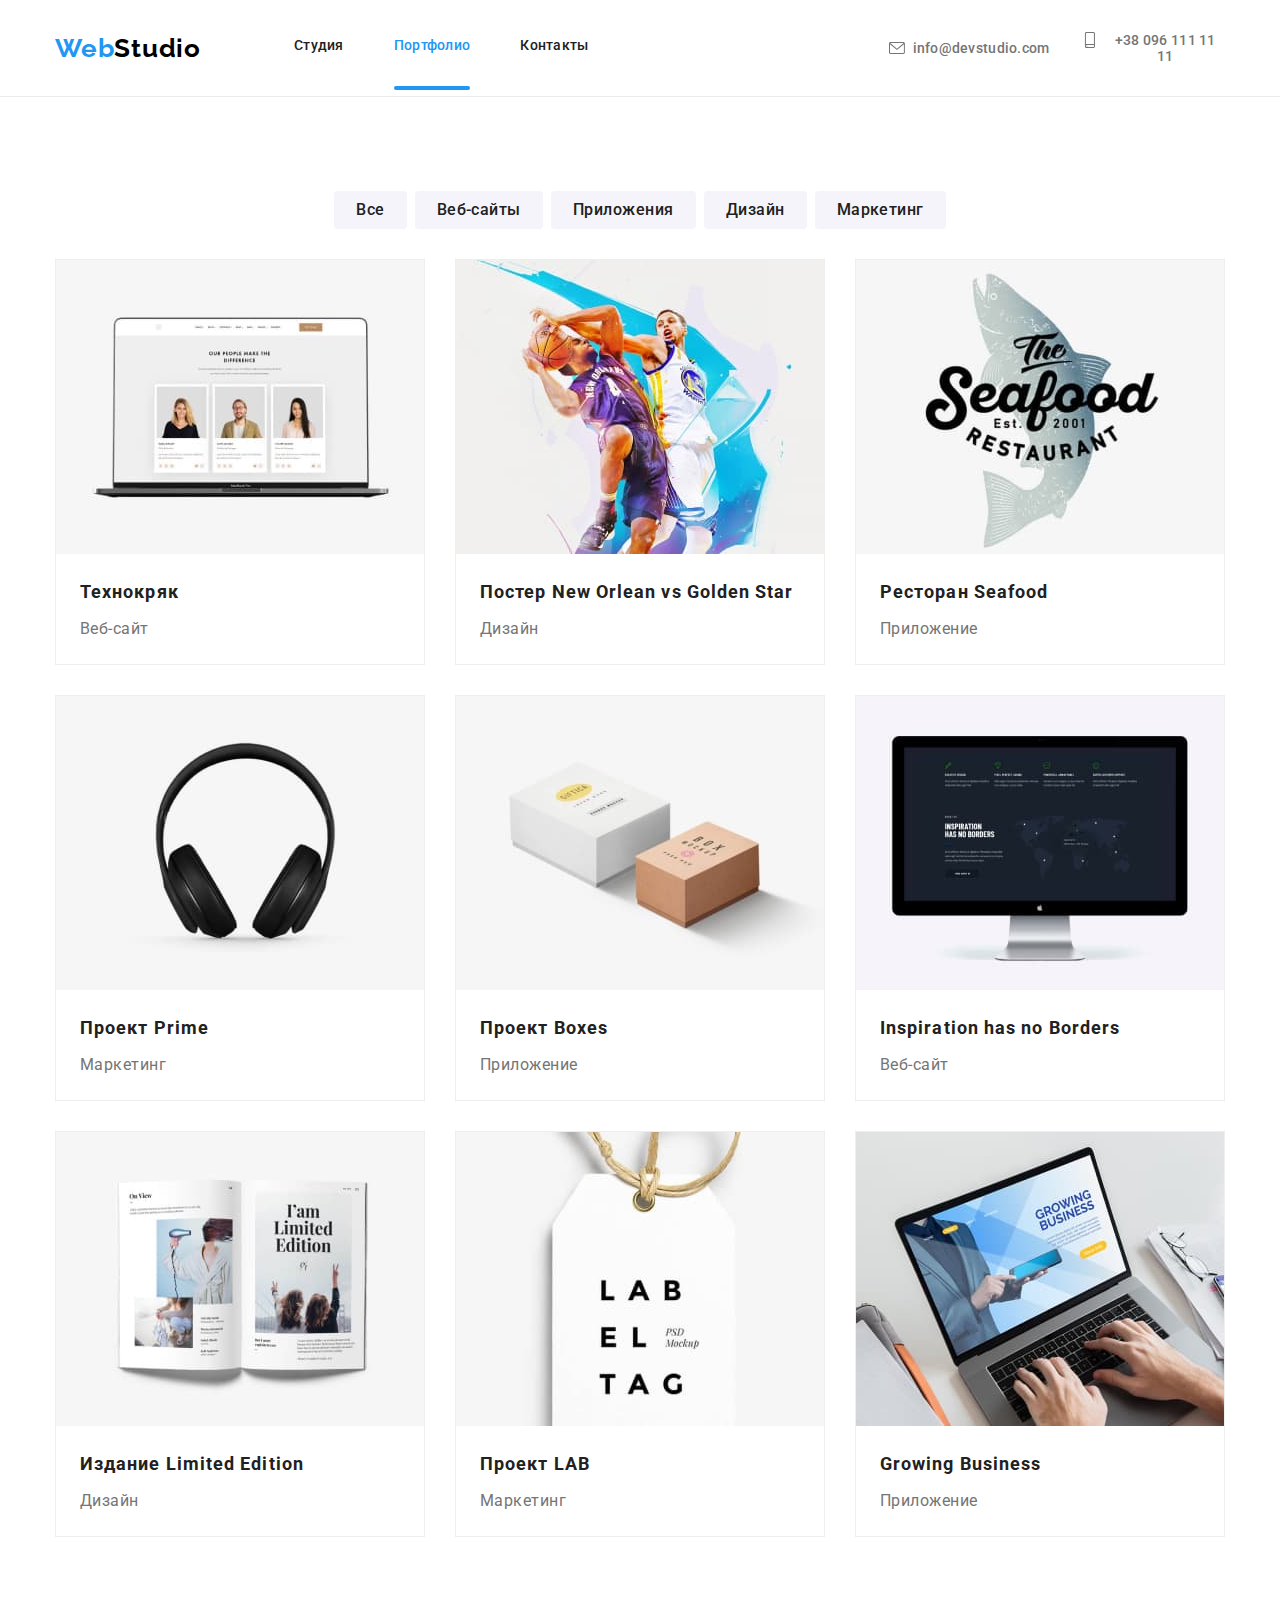
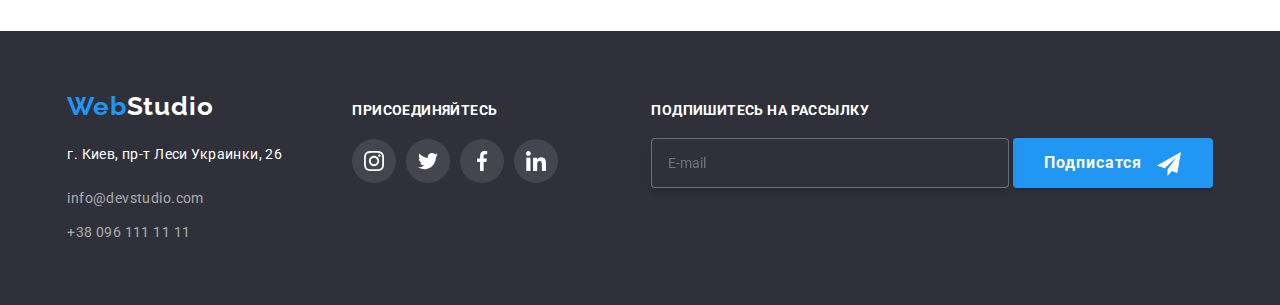
==== commit 8de81861: "add some adaptive photos" ====
--- a/portfolio.html
+++ b/portfolio.html
@@ -92,7 +92,16 @@
                     <li class="portfolio__item">
                         <a class="portfolio-link" href="#">
                             <div class="portfolio__thumb">
-                                <img src="./images/portfolio/notebook.jpg" width="370" alt="Фото ноутбука">
+                                <picture>
+                                    <source srcset="./images/portfolio/mobile-portfolio-1-img1x.jpg 1x, ./images/portfolio/mobile-portfolio-1-img@2x.jpg 2x" media="(max-width:767px)"/>
+                              
+                                    <source srcset="./images/portfolio/tablet-portfolio-1-img1x.jpg 1x, ./images/portfolio/tablet-portfolio-1-img@2x.jpg 2x" media="(max-width:1199px)" />
+                              
+                                    <source srcset="./images/portfolio/dekstop-portfolio-1-img1x.jpg 1x, ./images/portfolio/dekstop-portfolio-1-img@2x.jpg 2x"    media="(min-width:1200px)" />
+                              
+                                    <img src="./images/portfolio/notebook.jpg" width="" alt="Фото ноутбука">
+                                    </picture>
+                                
                                 <div class="portfolio-overlay">
                                     <p class="portfolio-overlay__description">Ресурс предлагает комплексные предложения с разным уровнем функционала и сервисов. Все это позволит посетителю получить исчерпывающие сведения о компании или частном лице.</p>
                                 </div> 
@@ -109,7 +118,20 @@
                     <li class="portfolio__item">
                         <a class="portfolio-link" href="#">
                             <div class="portfolio__thumb">
-                                <img src="./images/portfolio/basketboll.jpg" width="370" alt="Фото ноутбука">
+                                <picture>
+                                    <source srcset="./images/portfolio/mobile-portfolio-2-img1x.jpg 1x, ./images/portfolio/mobile-portfolio-2-img@2x.jpg 2x"
+                                       media="(max-width:767px)" />
+                                    
+                                    <source srcset="./images/portfolio/tablet-portfolio-2-img1x.jpg 1x, ./images/portfolio/tablet-portfolio-2-img@2x.jpg 2x"
+                                       media="(max-width:1199px)" />
+                                    
+                                    <source
+                                       srcset="./images/portfolio/dekstop-portfolio-2-img1x.jpg 1x, ./images/portfolio/dekstop-portfolio-2-img@2x.jpg 2x"
+                                       media="(min-width:1200px)" />
+                        
+                                       <img src="./images/portfolio/basketboll.jpg" width="" alt="Фото ноутбука">
+                                    </picture>
+                                
                                 <div class="portfolio-overlay">
                                     <p class="portfolio-overlay__description">Ресурс предлагает комплексные предложения с разным уровнем функционала и сервисов. Все это позволит посетителю получить исчерпывающие сведения о компании или частном лице.</p>
                                 </div> 
@@ -124,7 +146,20 @@
                     <li class="portfolio__item">
                         <a class="portfolio-link" href="#">
                             <div class="portfolio__thumb">
-                                <img src="./images/portfolio/searestoran.jpg" width="370" alt="Фото ноутбука">
+                                <picture>
+                                    <source srcset="./images/portfolio/mobile-portfolio-3-img1x.jpg 1x, ./images/portfolio/mobile-portfolio-3-img@2x.jpg 2x"
+                                       media="(max-width:767px)" />
+                                    
+                                    <source srcset="./images/portfolio/tablet-portfolio-3-img1x.jpg 1x, ./images/portfolio/tablet-portfolio-3-img@2x.jpg 2x"
+                                       media="(max-width:1199px)" />
+                                    
+                                    <source
+                                       srcset="./images/portfolio/dekstop-portfolio-3-img1x.jpg 1x, ./images/portfolio/dekstop-portfolio-3-img@2x.jpg 2x"
+                                       media="(min-width:1200px)" />
+                           
+                                       <img src="./images/portfolio/searestoran.jpg" width="" alt="Фото ноутбука">
+                                    </picture>
+                               
                                 <div class="portfolio-overlay">
                                     <p class="portfolio-overlay__description">Ресурс предлагает комплексные предложения с разным уровнем функционала и сервисов. Все это позволит посетителю получить исчерпывающие сведения о компании или частном лице.</p>
                                 </div> 
@@ -138,7 +173,20 @@
                     <li class="portfolio__item">
                         <a class="portfolio-link" href="#">
                             <div class="portfolio__thumb">
-                                <img src="./images/portfolio/headsets.jpg" width="370" alt="Фото ноутбука">
+                                <picture>
+                                    <source srcset="./images/portfolio/mobile-portfolio-4-img1x.jpg 1x, ./images/portfolio/mobile-portfolio-4-img@2x.jpg 2x"
+                                       media="(max-width:767px)" />
+                                    
+                                    <source srcset="./images/portfolio/tablet-portfolio-4-img1x.jpg 1x, ./images/portfolio/tablet-portfolio-4-img@2x.jpg 2x"
+                                       media="(max-width:1199px)" />
+                                    
+                                    <source
+                                       srcset="./images/portfolio/dekstop-portfolio-4-img1x.jpg 1x, ./images/portfolio/dekstop-portfolio-4-img@2x.jpg 2x"
+                                       media="(min-width:1200px)" />
+                        
+                                       <img src="./images/portfolio/headsets.jpg" width="" alt="Фото ноутбука">
+                                    </picture>
+                                
                                 <div class="portfolio-overlay">
                                     <p class="portfolio-overlay__description">Ресурс предлагает комплексные предложения с разным уровнем функционала и сервисов. Все это позволит посетителю получить исчерпывающие сведения о компании или частном лице.</p>
                                 </div> 
@@ -152,7 +200,20 @@
                     <li class="portfolio__item">
                         <a class="portfolio-link" href="#">
                             <div class="portfolio__thumb">
-                                <img src="./images/portfolio/boxes.jpg" width="370" alt="Фото ноутбука">
+                                <picture>
+                                    <source srcset="./images/portfolio/mobile-portfolio-5-img1x.jpg 1x, ./images/portfolio/mobile-portfolio-5-img@2x.jpg 2x"
+                                       media="(max-width:767px)" />
+                                    
+                                    <source srcset="./images/portfolio/tablet-portfolio-5-img1x.jpg 1x, ./images/portfolio/tablet-portfolio-5-img@2x.jpg 2x"
+                                       media="(max-width:1199px)" />
+                                    
+                                    <source
+                                       srcset="./images/portfolio/dekstop-portfolio-5-img1x.jpg 1x, ./images/portfolio/dekstop-portfolio-5-img@2x.jpg 2x"
+                                       media="(min-width:1200px)" />
+                        
+                                       <img src="./images/portfolio/boxes.jpg" width="" alt="Фото ноутбука">
+                                    </picture>
+                                
                                 <div class="portfolio-overlay">
                                     <p class="portfolio-overlay__description">Ресурс предлагает комплексные предложения с разным уровнем функционала и сервисов. Все это позволит посетителю получить исчерпывающие сведения о компании или частном лице.</p>
                                 </div> 
@@ -166,7 +227,20 @@
                     <li class="portfolio__item">
                         <a class="portfolio-link" href="#">
                             <div class="portfolio__thumb">
-                                <img src="./images/portfolio/monitor.jpg" width="370" alt="Фото ноутбука">
+                                <picture>
+                                    <source srcset="./images/portfolio/mobile-portfolio-6-img1x.jpg 1x, ./images/portfolio/mobile-portfolio-6-img@2x.jpg 2x"
+                                       media="(max-width:767px)" />
+                                    
+                                    <source srcset="./images/portfolio/tablet-portfolio-6-img1x.jpg 1x, ./images/portfolio/tablet-portfolio-6-img@2x.jpg 2x"
+                                       media="(max-width:1199px)" />
+                                    
+                                    <source
+                                       srcset="./images/portfolio/dekstop-portfolio-6-img1x.jpg 1x, ./images/portfolio/dekstop-portfolio-6-img@2x.jpg 2x"
+                                       media="(min-width:1200px)" />
+                                    
+                                       <img src="./images/portfolio/monitor.jpg" width="" alt="Фото ноутбука">
+                                    </picture>
+                                
                                 <div class="portfolio-overlay">
                                     <p class="portfolio-overlay__description">Ресурс предлагает комплексные предложения с разным уровнем функционала и сервисов. Все это позволит посетителю получить исчерпывающие сведения о компании или частном лице.</p>
                                 </div> 
@@ -180,7 +254,20 @@
                     <li class="portfolio__item">
                         <a class="portfolio-link" href="#">
                             <div class="portfolio__thumb">
-                                <img src="./images/portfolio/book.jpg" width="370" alt="Фото ноутбука">
+                                <picture>
+                                    <source srcset="./images/portfolio/mobile-portfolio-7-img1x.jpg 1x, ./images/portfolio/mobile-portfolio-7-img@2x.jpg 2x"
+                                       media="(max-width:767px)" />
+                                    
+                                    <source srcset="./images/portfolio/tablet-portfolio-7-img1x.jpg 1x, ./images/portfolio/tablet-portfolio-7-img@2x.jpg 2x"
+                                       media="(max-width:1199px)" />
+                                    
+                                    <source
+                                       srcset="./images/portfolio/dekstop-portfolio-7-img1x.jpg 1x, ./images/portfolio/dekstop-portfolio-7-img@2x.jpg 2x"
+                                       media="(min-width:1200px)" />
+                                    
+                                       <img src="./images/portfolio/book.jpg" width="" alt="Фото ноутбука">
+                                    </picture>
+                                
                                 <div class="portfolio-overlay">
                                     <p class="portfolio-overlay__description">Ресурс предлагает комплексные предложения с разным уровнем функционала и сервисов. Все это позволит посетителю получить исчерпывающие сведения о компании или частном лице.</p>
                                 </div> 
@@ -194,7 +281,20 @@
                     <li class="portfolio__item">
                         <a class="portfolio-link" href="#">
                             <div class="portfolio__thumb">
-                                <img src="./images/portfolio/tag.jpg" width="370" alt="Фото ноутбука">
+                                <picture>
+                                    <source srcset="./images/portfolio/mobile-portfolio-8-img1x.jpg 1x, ./images/portfolio/mobile-portfolio-8-img@2x.jpg 2x"
+                                       media="(max-width:767px)" />
+                                    
+                                    <source srcset="./images/portfolio/tablet-portfolio-8-img1x.jpg 1x, ./images/portfolio/tablet-portfolio-8-img@2x.jpg 2x"
+                                       media="(max-width:1199px)" />
+                                    
+                                    <source
+                                       srcset="./images/portfolio/dekstop-portfolio-8-img1x.jpg 1x, ./images/portfolio/dekstop-portfolio-8-img@2x.jpg 2x"
+                                       media="(min-width:1200px)" />
+                                    
+                                       <img src="./images/portfolio/tag.jpg" width="" alt="Фото ноутбука">
+                                    </picture>
+                          
                                 <div class="portfolio-overlay">
                                     <p class="portfolio-overlay__description">Ресурс предлагает комплексные предложения с разным уровнем функционала и сервисов. Все это позволит посетителю получить исчерпывающие сведения о компании или частном лице.</p>
                                 </div> 
@@ -208,7 +308,20 @@
                     <li class="portfolio__item">
                         <a class="portfolio-link" href="#">
                             <div class="portfolio__thumb">
-                                <img src="./images/portfolio/notebook-for-business.jpg" width="370" alt="Фото ноутбука">
+                                <picture>
+                                    <source srcset="./images/portfolio/mobile-portfolio-9-img1x.jpg 1x, ./images/portfolio/mobile-portfolio-9-img@2x.jpg 2x"
+                                       media="(max-width:767px)" />
+                                    
+                                    <source srcset="./images/portfolio/tablet-portfolio-9-img1x.jpg 1x, ./images/portfolio/tablet-portfolio-9-img@2x.jpg 2x"
+                                       media="(max-width:1199px)" />
+                                    
+                                    <source
+                                       srcset="./images/portfolio/dekstop-portfolio-9-img1x.jpg 1x, ./images/portfolio/dekstop-portfolio-9-img@2x.jpg 2x"
+                                       media="(min-width:1200px)" />
+                                    
+                                       <img src="./images/portfolio/notebook-for-business.jpg" width="" alt="Фото ноутбука">
+                                    </picture>
+                                
                                 <div class="portfolio-overlay">
                                     <p class="portfolio-overlay__description">Ресурс предлагает комплексные предложения с разным уровнем функционала и сервисов. Все это позволит посетителю получить исчерпывающие сведения о компании или частном лице.</p>
                                 </div> 
--- a/css/main.min.css
+++ b/css/main.min.css
@@ -1 +1 @@
-body{background-color:#fff;font-family:"Roboto",sans-serif}h1,h2,h3,h4,h5,h6{margin:0px 0px}ul,ol{margin:0;padding:0;list-style-type:none}a{text-decoration:none}p{margin:0}address{font-style:normal}img{display:block}fieldset{border:0;padding:0;margin:0}button{border-width:0}section{padding:94px 0}@media screen and (max-width: 1200px){section{padding-top:60px;padding-bottom:60px}}.container{margin-right:auto;margin-left:auto;padding-left:15px;padding-right:15px}@media screen and (min-width: 480px){.container{width:480px}}@media screen and (min-width: 768px){.container{width:768px}}@media screen and (min-width: 1200px){.container{width:1200px}}:root{--main-color: #212121;--secondary-color: #757575}.is-hidden{opacity:0;visibility:hidden;pointer-events:none}.hide--title{position:absolute;width:1px;height:1px;margin:-1px;border:0;padding:0;white-space:nowrap;-webkit-clip-path:inset(100%);clip-path:inset(100%);clip:rect(0 0 0 0);overflow:hidden}.page-header{border-bottom:1px solid #ececec}.logo{color:#000;font-family:"Raleway";font-style:normal;font-weight:700;font-size:26px;line-height:1.19;letter-spacing:.03em}.footer-logo{color:#fff;font-family:"Raleway";font-style:normal;font-weight:700;font-size:26px;line-height:1.19;letter-spacing:.03em}.logo--color{color:#2196f3}.navigation{display:flex;align-items:center;justify-content:center;min-height:60px}@media screen and (max-width: 768px){.navigation{justify-content:space-between}}.mobile-button{display:inline-flex;background-color:rgba(0,0,0,0);margin:0;padding:0;border:none;cursor:pointer;z-index:990}@media screen and (min-width: 768px){.mobile-button{display:none}}.mobile-button__icon-close{width:40px;height:40px}.mobile-button:hover .mobile-button__icon-open{fill:#2196f3}.mobile-button:hover .mobile-button__icon-close{fill:#2196f3}.mobile-button__icon-close{display:none}.mobile-button.is-open .mobile-button__icon-close{display:block}.mobile-button.is-open .mobile-button__icon-open{display:none}.close-burger{position:fixed;top:20px;right:25px}.open-burger{position:absolute;top:10px;right:15px}.menu-container{background-color:#fff;padding:48px 40px;text-align:center}@media screen and (max-width: 767px){.menu-container{display:none;position:fixed;top:0;left:0;width:100vw;height:100vh;z-index:900}.menu-container.is-open{display:block}}@media screen and (min-width: 768px){.menu-container{display:flex;justify-content:center;align-items:center;padding:0}}@media screen and (min-width: 1200px){.menu-container{gap:300px}}.site-navigation{display:flex;flex-direction:column;align-items:flex-start}@media screen and (max-width: 768px){.site-navigation{margin-bottom:306px;margin-left:0}}@media screen and (min-width: 768px){.site-navigation{flex-direction:row;gap:50px;margin-left:88px;margin-bottom:0}}@media screen and (min-width: 1200px){.site-navigation{margin-left:93px}}.site-navigation__link{display:block;padding-top:16px;padding-bottom:16px;font-style:normal;font-weight:500;font-size:40px;line-height:1.14;letter-spacing:.02em;color:#212121;transition:250ms;transition-timing-function:cubic-bezier(0.4, 0, 0.2, 1)}.site-navigation__link:hover,.site-navigation__link:focus{color:#2196f3;transition:250ms;transition-timing-function:cubic-bezier(0.4, 0, 0.2, 1)}@media screen and (min-width: 768px){.site-navigation__link{padding-top:32px;padding-bottom:32px;font-size:14px;line-height:1.14}}.current-session::after{content:"";display:block;width:100%;height:4px;background:#2196f3;border-radius:2px}.current-session--link{color:#2196f3}.auth-navigation{display:flex;flex-direction:column-reverse}@media screen and (max-width: 768px){.auth-navigation{margin-bottom:64px}}@media screen and (min-width: 768px){.auth-navigation{flex-direction:column;justify-content:center;margin-bottom:0}}@media screen and (min-width: 1200px){.auth-navigation{display:flex;flex-direction:row;align-items:center}}@media screen and (min-width: 768px)and (max-width: 1199px){.auth-navigation__item{margin-left:90px}}@media screen and (min-width: 1200px){.auth-navigation__item:first-child{margin-right:32px}}.auth-navigation__link{display:flex;padding-top:16px;padding-bottom:16px;color:var(--secondary-color);font-style:normal;font-weight:500;font-size:14px;line-height:1.15;letter-spacing:.02em;transition:250ms;transition-timing-function:cubic-bezier(0.4, 0, 0.2, 1)}@media screen and (max-width: 768px){.auth-navigation__link{font-size:34px;line-height:1.17}}@media screen and (min-width: 768px)and (max-width: 1200px){.auth-navigation__link{padding:5px 0px;font-size:12px;line-height:1.14}}@media screen and (min-width: 1200px){.auth-navigation__link{padding-top:32px;padding-bottom:32px}}.auth-navigation__link:hover,.auth-navigation__link:focus{color:#2196f3;transition:250ms;transition-timing-function:cubic-bezier(0.4, 0, 0.2, 1)}.auth-navigation__link:hover .contact-icon,.auth-navigation__link:focus .contact-icon{fill:#2196f3;transition:250ms;transition-timing-function:cubic-bezier(0.4, 0, 0.2, 1)}.contact-icon{display:flex;fill:var(--secondary-color);margin-right:10px;display:none}.contact-icon:hover{fill:var(--secondary-color)}@media screen and (min-width: 768px){.contact-icon{display:block}}@media screen and (min-width: 768px){.contact-icon{margin-right:8px}}.mobile-list{display:flex}@media screen and (min-width: 768px){.mobile-list{display:none}}.mobile-list__item{border-right:1px solid rgba(33,33,33,.2);margin-right:10px}.mobile-list__link{padding-right:10px;text-decoration:none;color:#2196f3;font-size:24px}.hero{max-width:1600px;background-image:linear-gradient(to right, rgba(47, 48, 58, 0.4), rgba(47, 48, 58, 0.4)),url(../images/hero-bg/hero-bg.jpg);background-position:center;background-size:cover;background-repeat:no-repeat;background-color:#2f303a;margin-left:auto;margin-right:auto}@media screen and (max-width: 576px){.hero{background-image:linear-gradient(to right, rgba(47, 48, 58, 0.4), rgba(47, 48, 58, 0.4)),url("../images/hero-bg/mobile-img1x.jpg")}}@media not all,screen and (max-width: 576px)and (-webkit-min-device-pixel-ratio: 2),screen and (max-width: 576px)and (min-resolution: 192dpi),screen and (max-width: 576px)and (min-resolution: 2dppx){.hero{background-image:linear-gradient(to right, rgba(47, 48, 58, 0.4), rgba(47, 48, 58, 0.4)),url("../images/hero-bg/mobile-img@2x.jpg")}}@media screen and (min-width: 576px){.hero{background-image:linear-gradient(to right, rgba(47, 48, 58, 0.4), rgba(47, 48, 58, 0.4)),url("../images/hero-bg/tablet-img1x.jpg")}}@media not all,screen and (min-width: 576px)and (-webkit-min-device-pixel-ratio: 2),screen and (min-width: 576px)and (min-resolution: 192dpi),screen and (min-width: 576px)and (min-resolution: 2dppx){.hero{background-image:linear-gradient(to right, rgba(47, 48, 58, 0.4), rgba(47, 48, 58, 0.4)),url("../images/hero-bg/tablet-img@2x.jpg")}}@media screen and (min-width: 1200px){.hero{padding-top:200px;padding-bottom:200px;background-image:linear-gradient(to right, rgba(47, 48, 58, 0.4), rgba(47, 48, 58, 0.4)),url("../images/hero-bg/dekstop-img1x.jpg")}}@media not all,screen and (min-width: 1200px)and (-webkit-min-device-pixel-ratio: 2),screen and (min-width: 1200px)and (min-resolution: 192dpi),screen and (min-width: 1200px)and (min-resolution: 2dppx){.hero{background-image:linear-gradient(to right, rgba(47, 48, 58, 0.4), rgba(47, 48, 58, 0.4)),url("../images/hero-bg/dekstop-img@2x.jpg")}}.hero__title{display:block;width:696px;margin-left:auto;margin-right:auto;margin-bottom:30px;color:#000;font-weight:900;font-size:44px;line-height:1.36;text-align:center;letter-spacing:.06em;text-transform:uppercase;color:#fff;text-shadow:0px 4px 4px rgba(0,0,0,.25)}@media screen and (max-width: 1199px){.hero__title{font-size:26px;line-height:1.61;width:360px}}.hero-button{margin-left:auto;margin-right:auto;padding:10px 30px;background-color:#2196f3;color:#fff;font-family:"Roboto";font-style:normal;font-weight:700;font-size:16px;line-height:1.88;display:flex;align-items:center;text-align:center;letter-spacing:.06em;cursor:pointer}.hero--container{padding-top:100px;padding-bottom:100px}@media screen and (min-width: 768px){.benefits{display:flex;flex-wrap:wrap;margin:-15px}}@media screen and (max-width: 767px){.benefits__item:not(:last-child){margin-bottom:30px}}@media screen and (min-width: 768px){.benefits__item{width:calc((100% - 60px)/2);margin:15px}}@media screen and (min-width: 1200px){.benefits__item{width:calc((100% - 120px)/4);margin:15px}}.benefits__item:before{display:block;content:"";height:120px;background-color:#f5f4fa;background-position:center;background-repeat:no-repeat;border-radius:4px;margin-bottom:30px}.benefits__titel{margin-bottom:10px;color:var(--main-color);font-style:normal;font-weight:700;font-size:14px;line-height:1.15;letter-spacing:.03em;text-transform:uppercase;text-align:center}.benefits__article{color:var(--secondary-color);font-weight:400;font-size:14px;line-height:1.71;letter-spacing:.03em}.icon-antenna::before{background-image:url("../images/icon/antenna.png")}.icon-clock::before{background-image:url("../images/icon/clock.png")}.icon-diagram::before{background-image:url("../images/icon/diagram.png")}.icon-astrounaut::before{background-image:url("../images/icon/astronaut.png")}.work{display:flex;justify-content:space-between;padding-top:0}@media screen and (max-width: 1200px){.work{display:none}}@media screen and (min-width: 1200px){.work{display:flex}}.work__titel{margin-bottom:50px;font-weight:700;font-size:36px;line-height:1.16;text-align:center;letter-spacing:.03em}.wokr-section{position:relative;margin-bottom:50px;color:var(--main-color);font-weight:700;font-size:36px;line-height:1.16;text-align:center;letter-spacing:.03em}.wokr-section__description{position:absolute;left:0;bottom:0;display:flex;justify-content:center;align-items:center;width:370px;height:70px;font-family:"Roboto";font-style:normal;font-weight:700;font-size:14px;line-height:1.14;text-align:center;letter-spacing:.03em;text-transform:uppercase;color:#fff;background:rgba(47,48,58,.8)}.team{background-color:#f5f4fa;background-position:center;text-align:center}.team__thumb{width:100%;margin-bottom:30px}.team__title{margin-bottom:50px;font-weight:700;font-size:28px;line-height:1.16;text-align:center;letter-spacing:.03em}@media screen and (min-width: 1200px){.team__title{font-size:36px}}.team-persons{justify-content:center;text-align:center}@media screen and (min-width: 768px){.team-persons{display:flex;flex-wrap:wrap;margin:-15px}}.team-persons__item{background-color:#fff;box-shadow:0px 1px 3px rgba(0,0,0,.12),0px 1px 1px rgba(0,0,0,.14),0px 2px 1px rgba(0,0,0,.2);border-radius:0px 0px 4px 4px}@media screen and (max-width: 767px){.team-persons__item:not(:last-child){margin-bottom:30px}}@media screen and (min-width: 768px){.team-persons__item{width:calc((100% - 60px)/2);margin:15px}}@media screen and (min-width: 1200px){.team-persons__item{width:calc((100% - 120px)/4);margin:15px}}.team-description{padding-bottom:0px}.team-description__name{color:var(--main-color);font-family:"Roboto";font-style:normal;font-weight:500;font-size:16px;line-height:1.18;letter-spacing:.03em}.team-description__article{margin-top:10px;color:var(--secondary-color);font-family:"Roboto";font-style:normal;font-weight:400;font-size:16px;line-height:1.18;letter-spacing:.03em}.team-socials{display:flex;width:206px;height:44px;justify-content:space-between;align-items:center;margin:16px auto 30px auto}@media screen and (max-width: 767px){.team-socials{padding-bottom:30px}}.team-socials .team-socials__item:hover,.team-socials__item .team-socials__link:focus{background-color:#2196f3;transition:250ms;transition-timing-function:cubic-bezier(0.4, 0, 0.2, 1)}.team-socials__item .team-socials__link:focus .team-socials__icon,.team-socials .team-socials__item:hover .team-socials__icon{fill:#fff;transition:250ms;transition-timing-function:cubic-bezier(0.4, 0, 0.2, 1)}.team-socials__link{display:block;align-items:center;width:44px;height:44px;padding-top:12px;padding-bottom:12px;border-radius:50%}.team-socials__icon{width:20px;height:20px;fill:#afb1b8;transition:250ms;transition-timing-function:cubic-bezier(0.4, 0, 0.2, 1)}.team-socials__item{border-radius:50%;transition:250ms;transition-timing-function:cubic-bezier(0.4, 0, 0.2, 1)}.client-title{margin-bottom:50px;margin-top:0px;font-weight:700;font-size:36px;line-height:1.16;text-align:center;letter-spacing:.03em}@media screen and (max-width: 1199px){.client-title{margin-bottom:30px;font-size:28px}}.client-list{display:flex;justify-content:center;margin:-15px}@media screen and (max-width: 1199px){.client-list{flex-wrap:wrap}}.client-list__item{margin:15px}@media screen and (max-width: 767px){.client-list__item{width:calc((100% - 60px)/2)}}@media screen and (min-width: 768px)and (max-width: 1199px){.client-list__item{width:calc((100% - 90px)/3)}}@media screen and (min-width: 1200px){.client-list__item{width:calc(100% - 30px)}}.client-list__link{display:flex;align-items:center;justify-content:center;width:100%;height:92px;border:1px solid #afb1b8;border-radius:4px;transition:250ms;transition-timing-function:cubic-bezier(0.4, 0, 0.2, 1)}.client-list__link:hover,.client-list__link:focus{border:1px solid #2196f3;transition:250ms;transition-timing-function:cubic-bezier(0.4, 0, 0.2, 1)}.client-list__link:hover .client-list__icon,.client-list__link:focus .client-list__icon{fill:#2196f3;transition:250ms;transition-timing-function:cubic-bezier(0.4, 0, 0.2, 1)}.client-list__icon{fill:#afb1b8;transition:250ms;transition-timing-function:cubic-bezier(0.4, 0, 0.2, 1)}.footer{padding-top:60px;padding-bottom:60px;background-color:#2f303a;font-style:normal;font-weight:400;font-size:14px;line-height:1.71;letter-spacing:.03em;text-align:center}@media screen and (min-width: 1200px){.footer{text-align:left}}@media screen and (max-width: 1199px){.footer--container{display:flex;flex-wrap:wrap;justify-content:center;align-items:baseline;-moz-column-gap:165px;column-gap:165px}}@media screen and (min-width: 1200px){.footer--container{display:flex;flex-wrap:nowrap;align-items:baseline;justify-content:center}}.footer-main{text-align:center}@media screen and (min-width: 1200px){.footer-main{text-align:left}}.footer-adress{display:flex;flex-direction:column}@media screen and (max-width: 1199px){.footer-adress{margin-bottom:60px}}.footer-adress__article{margin-top:20px;margin-bottom:10px;color:#fff;font-weight:400;font-size:14px;line-height:1.71;letter-spacing:.03em}.footer-adress__link{margin-top:10px;font-weight:400;font-size:14px;line-height:1.71;letter-spacing:.03em;color:rgba(255,255,255,.6)}.footer-social{display:flex;flex-direction:column;align-items:center;margin-bottom:60px}@media screen and (min-width: 768px){.footer-social{margin-bottom:0}}@media screen and (min-width: 1200px){.footer-social{margin-left:70px;align-items:flex-start}}.footer-social__title{font-family:"Roboto";font-style:normal;font-weight:700;font-size:14px;line-height:1.14;letter-spacing:.03em;text-transform:uppercase;color:#fff}.footer-social-list{display:flex;width:206px;height:44px;justify-content:space-between;align-items:center;margin-top:20px}.footer-social-list .footer-social-list__item{border-radius:50%;transition:250ms;transition-timing-function:cubic-bezier(0.4, 0, 0.2, 1)}.footer-social-list .footer-social-list__item:hover,.footer-social-list .footer-social-list__link:focus{background-color:#2196f3;transition:250ms;transition-timing-function:cubic-bezier(0.4, 0, 0.2, 1)}.footer-social-list__link{display:flex;align-items:center;justify-content:center;width:44px;height:44px;background:rgba(255,255,255,.1);border-radius:50%}.footer-social-list-icon{width:20px;height:20px;fill:#fff}@media screen and (max-width: 1199px){.footer-form{text-align:center}}@media screen and (min-width: 1200px){.footer-form{align-items:flex-end;margin-left:93px}}.footer-form__label{display:block;margin-top:0;font-family:"Roboto";font-style:normal;font-weight:700;font-size:14px;line-height:16px;letter-spacing:.03em;text-transform:uppercase;color:#fff}.footer-form__input{height:50px;margin-top:20px;padding-left:16px;color:#fff;border:1px solid rgba(255,255,255,.3);filter:drop-shadow(0px 4px 4px rgba(0, 0, 0, 0.15));border-radius:4px;background-color:#2f303a}@media screen and (min-width: 480px){.footer-form__input{width:450px}}@media screen and (min-width: 1200px){.footer-form__input{width:358px}}.footer-form__button{width:200px;height:50px;font-family:"Roboto";font-style:normal;font-weight:700;font-size:16px;line-height:1.88;letter-spacing:.06em;color:#fff;background:#2196f3;box-shadow:0px 4px 4px rgba(0,0,0,.15);border-radius:4px;margin-top:20px}.footer-form__icon{fill:#fff;margin-left:10px;vertical-align:middle}@media screen and (max-width: 1199px){.footer-form__container{display:flex;flex-direction:column;align-items:center}}.portfolio-buttons{display:flex;margin-bottom:56px;justify-content:center}.portfolio-buttons__item:not(:last-child){margin-right:8px}.portfolio-buttons__button{display:block;padding:6px 22px;background:#f5f4fa;font-weight:500;font-size:16px;line-height:1.62;text-align:center;letter-spacing:.03em;color:#212121;border:none;border-radius:4px;transition:background-color 250ms cubic-bezier(0.4, 0, 0.2, 1),color 250ms cubic-bezier(0.4, 0, 0.2, 1)}.portfolio-buttons__button:focus,.portfolio-buttons__button:hover{background-color:#2196f3;color:#fff;box-shadow:0px 3px 1px rgba(0,0,0,.1),0px 1px 2px rgba(0,0,0,.08),0px 2px 2px rgba(0,0,0,.12);transition:background-color 250ms cubic-bezier(0.4, 0, 0.2, 1),color 250ms cubic-bezier(0.4, 0, 0.2, 1)}.portfolio{display:flex;flex-wrap:wrap}.portfolio__item{width:370px;margin-right:30px;margin-bottom:30px;background:#fff;border:1px solid #eee}.portfolio__item:focus,.portfolio__item:hover{transition:250ms;transition-timing-function:cubic-bezier(0.4, 0, 0.2, 1);box-shadow:0px 1px 1px rgba(0,0,0,.12),0px 4px 4px rgba(0,0,0,.06),1px 4px 6px rgba(0,0,0,.16)}.portfolio__item:nth-child(3n){margin-right:0px}.portfolio__item:nth-last-child(-n+3){margin-bottom:0px}.portfolio__item:hover .portfolio-overlay{transform:translateY(0)}.portfolio__thumb{position:relative;overflow:hidden}.portfolio__title{margin-bottom:4px;font-weight:700;font-size:18px;line-height:2;letter-spacing:.06em;color:#212121}.portfolio__article{font-weight:400;font-size:16px;line-height:1.88;letter-spacing:.03em;color:#757575}.portfolio__description{padding-left:24px;padding-bottom:20px;padding-top:20px}.portfolio-overlay{position:absolute;top:0;right:0;width:100%;height:100%;padding:64px 24px;background-color:rgba(33,150,243,.9);transform:translateY(100%);transition:transform 250ms;transition-timing-function:cubic-bezier(0.4, 0, 0.2, 1)}.portfolio-overlay__description{font-family:"Roboto";font-style:normal;font-weight:400;font-size:18px;line-height:1.56;letter-spacing:.03em;color:#fff}.backdrop{position:fixed;top:0;left:0;width:100%;height:100%;background:rgba(0,0,0,.2);transition:opacity .5s,visibility .5s}.modal{position:absolute;top:50%;left:50%;transform:translate(-50%, -50%);overflow-y:scroll;background:#fff;box-shadow:0px 1px 3px rgba(0,0,0,.12),0px 1px 1px rgba(0,0,0,.14),0px 2px 1px rgba(0,0,0,.2);border-radius:4px}@media screen and (min-width: 480px)and (max-width: 1199px){.modal{width:450px}}@media screen and (min-width: 1200px){.modal{min-width:528px;min-height:581px}}.modal__button{position:absolute;top:8px;right:8px;width:30px;height:30px;background:#fff;border:1px solid rgba(0,0,0,.1);border-radius:50%;cursor:pointer}.modal__button:hover .modal__icon,.modal__button:focus .modal__icon{fill:#2196f3}.modal__icon{fill:currentColor;transition:fill 250ms cubic-bezier(0.4, 0, 0.2, 1)}.modal-inner{padding:40px}.modal-inner__title{display:block;margin-bottom:12px;font-family:"Roboto";font-style:normal;font-weight:700;font-size:20px;line-height:1.15;text-align:center;letter-spacing:.03em;color:#212121}.form-feild__label{display:block;margin-bottom:4px;font-family:"Roboto";font-style:normal;font-weight:400;font-size:12px;line-height:1.16;letter-spacing:.01em;color:#757575}.form-field__inner{position:relative}.form-field__input{width:100%;padding:11px 12px 11px 42px;margin-bottom:10px;border:1px solid rgba(33,33,33,.2);border-radius:4px;outline:none;transition:border-color 250ms cubic-bezier(0.4, 0, 0.2, 1)}.form-field__input::-moz-placeholder{font-family:"Roboto";font-style:normal;font-weight:400;font-size:12px;line-height:1.16;letter-spacing:.01em;color:rgba(117,117,117,.5)}.form-field__input:-ms-input-placeholder{font-family:"Roboto";font-style:normal;font-weight:400;font-size:12px;line-height:1.16;letter-spacing:.01em;color:rgba(117,117,117,.5)}.form-field__input::placeholder{font-family:"Roboto";font-style:normal;font-weight:400;font-size:12px;line-height:1.16;letter-spacing:.01em;color:rgba(117,117,117,.5)}.form-field__input:focus,.form-field__input:hover{border-color:#2196f3}.form-field__input:hover+.form-field__icon,.form-field__input:focus+.form-field__icon,.form-field__input:active+.form-field__icon{fill:#2196f3}.form-field__icon{position:absolute;top:50%;left:12px;transform:translateY(-80%);fill:CurrentColor;transition:fill 250ms cubic-bezier(0.4, 0, 0.2, 1)}.form-field-texarea{resize:none;padding:12px 16px}.form-field--checkbox{display:flex}@media screen and (min-width: 1199px){.form-field--checkbox{padding-left:13px}}.form-field__checkbox-input{-webkit-appearance:none;-moz-appearance:none;appearance:none}.form-field__checkbox-input:checked+.form-field__checkbox-icon{opacity:1}.form-field__checkbox-control{display:flex;align-items:center;justify-content:center;width:16px;height:15px;margin-top:3px;margin-right:9px;background-color:#fff;border:2px solid #212121;border-radius:4px}.form-field__checkbox-icon{opacity:0;flex-shrink:0;fill:#fff;transition:opacity 250ms cubic-bezier(0.4, 0, 0.2, 1);background-color:#2196f3;border-radius:2px}.form-field__checkbox-label{font-family:"Roboto";font-style:normal;font-weight:400;font-size:14px;line-height:1.71;letter-spacing:.03em;color:#757575}@media screen and (max-width: 1199px){.form-field__checkbox-label{font-size:12px}}.form-field__terms-link{-webkit-text-decoration-line:underline;text-decoration-line:underline;color:#2196f3}.form-field__button{display:block;margin-left:auto;margin-right:auto;margin-top:30px;width:200px;height:50px;padding:10px 55px;font-family:"Roboto";font-style:normal;font-weight:700;font-size:16px;line-height:1.88;letter-spacing:.06em;color:#fff;cursor:pointer;background:#188ce8;border-radius:4px;transition:box-shadow 250ms cubic-bezier(0.4, 0, 0.2, 1)}.form-field__button:active,.form-field__button:focus{box-shadow:0px 4px 4px rgba(0,0,0,.15)}/*# sourceMappingURL=main.min.css.map */+body{background-color:#fff;font-family:"Roboto",sans-serif}h1,h2,h3,h4,h5,h6{margin:0px 0px}ul,ol{margin:0;padding:0;list-style-type:none}a{text-decoration:none}p{margin:0}address{font-style:normal}img{display:block}fieldset{border:0;padding:0;margin:0}button{border-width:0}section{padding:94px 0}@media screen and (max-width: 1200px){section{padding-top:60px;padding-bottom:60px}}.container{margin-right:auto;margin-left:auto;padding-left:15px;padding-right:15px}@media screen and (min-width: 480px){.container{width:480px}}@media screen and (min-width: 768px){.container{width:768px}}@media screen and (min-width: 1200px){.container{width:1200px}}:root{--main-color: #212121;--secondary-color: #757575}.is-hidden{opacity:0;visibility:hidden;pointer-events:none}.hide--title{position:absolute;width:1px;height:1px;margin:-1px;border:0;padding:0;white-space:nowrap;-webkit-clip-path:inset(100%);clip-path:inset(100%);clip:rect(0 0 0 0);overflow:hidden}.page-header{border-bottom:1px solid #ececec}.logo{color:#000;font-family:"Raleway";font-style:normal;font-weight:700;font-size:26px;line-height:1.19;letter-spacing:.03em}.footer-logo{color:#fff;font-family:"Raleway";font-style:normal;font-weight:700;font-size:26px;line-height:1.19;letter-spacing:.03em}.logo--color{color:#2196f3}.navigation{display:flex;align-items:center;justify-content:center;min-height:60px}@media screen and (max-width: 768px){.navigation{justify-content:space-between}}.mobile-button{display:inline-flex;background-color:rgba(0,0,0,0);margin:0;padding:0;border:none;cursor:pointer;z-index:990}@media screen and (min-width: 768px){.mobile-button{display:none}}.mobile-button__icon-close{width:40px;height:40px}.mobile-button:hover .mobile-button__icon-open{fill:#2196f3}.mobile-button:hover .mobile-button__icon-close{fill:#2196f3}.mobile-button__icon-close{display:none}.mobile-button.is-open .mobile-button__icon-close{display:block}.mobile-button.is-open .mobile-button__icon-open{display:none}.close-burger{position:fixed;top:20px;right:25px}.open-burger{position:absolute;top:10px;right:15px}.menu-container{background-color:#fff;padding:48px 40px;text-align:center}@media screen and (max-width: 767px){.menu-container{display:none;position:fixed;top:0;left:0;width:100vw;height:100vh;z-index:900}.menu-container.is-open{display:block}}@media screen and (min-width: 768px){.menu-container{display:flex;justify-content:center;align-items:center;padding:0}}@media screen and (min-width: 1200px){.menu-container{gap:300px}}.site-navigation{display:flex;flex-direction:column;align-items:flex-start}@media screen and (max-width: 768px){.site-navigation{margin-bottom:306px;margin-left:0}}@media screen and (min-width: 768px){.site-navigation{flex-direction:row;gap:50px;margin-left:88px;margin-bottom:0}}@media screen and (min-width: 1200px){.site-navigation{margin-left:93px}}.site-navigation__link{display:block;padding-top:16px;padding-bottom:16px;font-style:normal;font-weight:500;font-size:40px;line-height:1.14;letter-spacing:.02em;color:#212121;transition:250ms;transition-timing-function:cubic-bezier(0.4, 0, 0.2, 1)}.site-navigation__link:hover,.site-navigation__link:focus{color:#2196f3;transition:250ms;transition-timing-function:cubic-bezier(0.4, 0, 0.2, 1)}@media screen and (min-width: 768px){.site-navigation__link{padding-top:32px;padding-bottom:32px;font-size:14px;line-height:1.14}}.current-session::after{content:"";display:block;width:100%;height:4px;background:#2196f3;border-radius:2px}.current-session--link{color:#2196f3}.auth-navigation{display:flex;flex-direction:column-reverse}@media screen and (max-width: 768px){.auth-navigation{margin-bottom:64px}}@media screen and (min-width: 768px){.auth-navigation{flex-direction:column;justify-content:center;margin-bottom:0}}@media screen and (min-width: 1200px){.auth-navigation{display:flex;flex-direction:row;align-items:center}}@media screen and (min-width: 768px)and (max-width: 1199px){.auth-navigation__item{margin-left:90px}}@media screen and (min-width: 1200px){.auth-navigation__item:first-child{margin-right:32px}}.auth-navigation__link{display:flex;padding-top:16px;padding-bottom:16px;color:var(--secondary-color);font-style:normal;font-weight:500;font-size:14px;line-height:1.15;letter-spacing:.02em;transition:250ms;transition-timing-function:cubic-bezier(0.4, 0, 0.2, 1)}@media screen and (max-width: 768px){.auth-navigation__link{font-size:34px;line-height:1.17}}@media screen and (min-width: 768px)and (max-width: 1200px){.auth-navigation__link{padding:5px 0px;font-size:12px;line-height:1.14}}@media screen and (min-width: 1200px){.auth-navigation__link{padding-top:32px;padding-bottom:32px}}.auth-navigation__link:hover,.auth-navigation__link:focus{color:#2196f3;transition:250ms;transition-timing-function:cubic-bezier(0.4, 0, 0.2, 1)}.auth-navigation__link:hover .contact-icon,.auth-navigation__link:focus .contact-icon{fill:#2196f3;transition:250ms;transition-timing-function:cubic-bezier(0.4, 0, 0.2, 1)}.contact-icon{display:flex;fill:var(--secondary-color);margin-right:10px;display:none}.contact-icon:hover{fill:var(--secondary-color)}@media screen and (min-width: 768px){.contact-icon{display:block}}@media screen and (min-width: 768px){.contact-icon{margin-right:8px}}.mobile-list{display:flex}@media screen and (min-width: 768px){.mobile-list{display:none}}.mobile-list__item{border-right:1px solid rgba(33,33,33,.2);margin-right:10px}.mobile-list__link{padding-right:10px;text-decoration:none;color:#2196f3;font-size:24px}.hero{max-width:1600px;background-image:linear-gradient(to right, rgba(47, 48, 58, 0.4), rgba(47, 48, 58, 0.4)),url(../images/hero-bg/hero-bg.jpg);background-position:center;background-size:cover;background-repeat:no-repeat;background-color:#2f303a;margin-left:auto;margin-right:auto}@media screen and (max-width: 576px){.hero{background-image:linear-gradient(to right, rgba(47, 48, 58, 0.4), rgba(47, 48, 58, 0.4)),url("../images/hero-bg/mobile-img1x.jpg")}}@media not all,screen and (max-width: 576px)and (-webkit-min-device-pixel-ratio: 2),screen and (max-width: 576px)and (min-resolution: 192dpi),screen and (max-width: 576px)and (min-resolution: 2dppx){.hero{background-image:linear-gradient(to right, rgba(47, 48, 58, 0.4), rgba(47, 48, 58, 0.4)),url("../images/hero-bg/mobile-img@2x.jpg")}}@media screen and (min-width: 576px){.hero{background-image:linear-gradient(to right, rgba(47, 48, 58, 0.4), rgba(47, 48, 58, 0.4)),url("../images/hero-bg/tablet-img1x.jpg")}}@media not all,screen and (min-width: 576px)and (-webkit-min-device-pixel-ratio: 2),screen and (min-width: 576px)and (min-resolution: 192dpi),screen and (min-width: 576px)and (min-resolution: 2dppx){.hero{background-image:linear-gradient(to right, rgba(47, 48, 58, 0.4), rgba(47, 48, 58, 0.4)),url("../images/hero-bg/tablet-img@2x.jpg")}}@media screen and (min-width: 1200px){.hero{padding-top:200px;padding-bottom:200px;background-image:linear-gradient(to right, rgba(47, 48, 58, 0.4), rgba(47, 48, 58, 0.4)),url("../images/hero-bg/dekstop-img1x.jpg")}}@media not all,screen and (min-width: 1200px)and (-webkit-min-device-pixel-ratio: 2),screen and (min-width: 1200px)and (min-resolution: 192dpi),screen and (min-width: 1200px)and (min-resolution: 2dppx){.hero{background-image:linear-gradient(to right, rgba(47, 48, 58, 0.4), rgba(47, 48, 58, 0.4)),url("../images/hero-bg/dekstop-img@2x.jpg")}}.hero__title{display:block;width:696px;margin-left:auto;margin-right:auto;margin-bottom:30px;color:#000;font-weight:900;font-size:44px;line-height:1.36;text-align:center;letter-spacing:.06em;text-transform:uppercase;color:#fff;text-shadow:0px 4px 4px rgba(0,0,0,.25)}@media screen and (max-width: 1199px){.hero__title{font-size:26px;line-height:1.61;width:360px}}.hero-button{margin-left:auto;margin-right:auto;padding:10px 30px;background-color:#2196f3;color:#fff;font-family:"Roboto";font-style:normal;font-weight:700;font-size:16px;line-height:1.88;display:flex;align-items:center;text-align:center;letter-spacing:.06em;cursor:pointer}.hero--container{padding-top:100px;padding-bottom:100px}@media screen and (min-width: 768px){.benefits{display:flex;flex-wrap:wrap;margin:-15px}}@media screen and (max-width: 767px){.benefits__item:not(:last-child){margin-bottom:30px}}@media screen and (min-width: 768px){.benefits__item{width:calc((100% - 60px)/2);margin:15px}}@media screen and (min-width: 1200px){.benefits__item{width:calc((100% - 120px)/4);margin:15px}}.benefits__item:before{display:block;content:"";height:120px;background-color:#f5f4fa;background-position:center;background-repeat:no-repeat;border-radius:4px;margin-bottom:30px}.benefits__titel{margin-bottom:10px;color:var(--main-color);font-style:normal;font-weight:700;font-size:14px;line-height:1.15;letter-spacing:.03em;text-transform:uppercase;text-align:center}.benefits__article{color:var(--secondary-color);font-weight:400;font-size:14px;line-height:1.71;letter-spacing:.03em}.icon-antenna::before{background-image:url("../images/icon/antenna.png")}.icon-clock::before{background-image:url("../images/icon/clock.png")}.icon-diagram::before{background-image:url("../images/icon/diagram.png")}.icon-astrounaut::before{background-image:url("../images/icon/astronaut.png")}.work{display:flex;justify-content:space-between;padding-top:0}@media screen and (max-width: 1200px){.work{display:none}}@media screen and (min-width: 1200px){.work{display:flex}}.work__titel{margin-bottom:50px;font-weight:700;font-size:36px;line-height:1.16;text-align:center;letter-spacing:.03em}.wokr-section{position:relative;margin-bottom:50px;color:var(--main-color);font-weight:700;font-size:36px;line-height:1.16;text-align:center;letter-spacing:.03em}.wokr-section__description{position:absolute;left:0;bottom:0;display:flex;justify-content:center;align-items:center;width:370px;height:70px;font-family:"Roboto";font-style:normal;font-weight:700;font-size:14px;line-height:1.14;text-align:center;letter-spacing:.03em;text-transform:uppercase;color:#fff;background:rgba(47,48,58,.8)}.team{background-color:#f5f4fa;background-position:center;text-align:center}.team__thumb{width:100%;margin-bottom:30px}.team__title{margin-bottom:50px;font-weight:700;font-size:28px;line-height:1.16;text-align:center;letter-spacing:.03em}@media screen and (min-width: 1200px){.team__title{font-size:36px}}.team-persons{justify-content:center;text-align:center}@media screen and (min-width: 768px){.team-persons{display:flex;flex-wrap:wrap;margin:-15px}}.team-persons__item{background-color:#fff;box-shadow:0px 1px 3px rgba(0,0,0,.12),0px 1px 1px rgba(0,0,0,.14),0px 2px 1px rgba(0,0,0,.2);border-radius:0px 0px 4px 4px}@media screen and (max-width: 767px){.team-persons__item:not(:last-child){margin-bottom:30px}}@media screen and (min-width: 768px){.team-persons__item{width:calc((100% - 60px)/2);margin:15px}}@media screen and (min-width: 1200px){.team-persons__item{width:calc((100% - 120px)/4);margin:15px}}.team-description{padding-bottom:0px}.team-description__name{color:var(--main-color);font-family:"Roboto";font-style:normal;font-weight:500;font-size:16px;line-height:1.18;letter-spacing:.03em}.team-description__article{margin-top:10px;color:var(--secondary-color);font-family:"Roboto";font-style:normal;font-weight:400;font-size:16px;line-height:1.18;letter-spacing:.03em}.team-socials{display:flex;width:206px;height:44px;justify-content:space-between;align-items:center;margin:16px auto 30px auto}@media screen and (max-width: 767px){.team-socials{padding-bottom:30px}}.team-socials .team-socials__item:hover,.team-socials__item .team-socials__link:focus{background-color:#2196f3;transition:250ms;transition-timing-function:cubic-bezier(0.4, 0, 0.2, 1)}.team-socials__item .team-socials__link:focus .team-socials__icon,.team-socials .team-socials__item:hover .team-socials__icon{fill:#fff;transition:250ms;transition-timing-function:cubic-bezier(0.4, 0, 0.2, 1)}.team-socials__link{display:block;align-items:center;width:44px;height:44px;padding-top:12px;padding-bottom:12px;border-radius:50%}.team-socials__icon{width:20px;height:20px;fill:#afb1b8;transition:250ms;transition-timing-function:cubic-bezier(0.4, 0, 0.2, 1)}.team-socials__item{border-radius:50%;transition:250ms;transition-timing-function:cubic-bezier(0.4, 0, 0.2, 1)}.client-title{margin-bottom:50px;margin-top:0px;font-weight:700;font-size:36px;line-height:1.16;text-align:center;letter-spacing:.03em}@media screen and (max-width: 1199px){.client-title{margin-bottom:30px;font-size:28px}}.client-list{display:flex;justify-content:center;margin:-15px}@media screen and (max-width: 1199px){.client-list{flex-wrap:wrap}}.client-list__item{margin:15px}@media screen and (max-width: 767px){.client-list__item{width:calc((100% - 60px)/2)}}@media screen and (min-width: 768px)and (max-width: 1199px){.client-list__item{width:calc((100% - 90px)/3)}}@media screen and (min-width: 1200px){.client-list__item{width:calc(100% - 30px)}}.client-list__link{display:flex;align-items:center;justify-content:center;width:100%;height:92px;border:1px solid #afb1b8;border-radius:4px;transition:250ms;transition-timing-function:cubic-bezier(0.4, 0, 0.2, 1)}.client-list__link:hover,.client-list__link:focus{border:1px solid #2196f3;transition:250ms;transition-timing-function:cubic-bezier(0.4, 0, 0.2, 1)}.client-list__link:hover .client-list__icon,.client-list__link:focus .client-list__icon{fill:#2196f3;transition:250ms;transition-timing-function:cubic-bezier(0.4, 0, 0.2, 1)}.client-list__icon{fill:#afb1b8;transition:250ms;transition-timing-function:cubic-bezier(0.4, 0, 0.2, 1)}.footer{padding-top:60px;padding-bottom:60px;background-color:#2f303a;font-style:normal;font-weight:400;font-size:14px;line-height:1.71;letter-spacing:.03em;text-align:center}@media screen and (min-width: 1200px){.footer{text-align:left}}@media screen and (max-width: 1199px){.footer--container{display:flex;flex-wrap:wrap;justify-content:center;align-items:baseline;-moz-column-gap:165px;column-gap:165px}}@media screen and (min-width: 1200px){.footer--container{display:flex;flex-wrap:nowrap;align-items:baseline;justify-content:center}}.footer-main{text-align:center}@media screen and (min-width: 1200px){.footer-main{text-align:left}}.footer-adress{display:flex;flex-direction:column}@media screen and (max-width: 1199px){.footer-adress{margin-bottom:60px}}.footer-adress__article{margin-top:20px;margin-bottom:10px;color:#fff;font-weight:400;font-size:14px;line-height:1.71;letter-spacing:.03em}.footer-adress__link{margin-top:10px;font-weight:400;font-size:14px;line-height:1.71;letter-spacing:.03em;color:rgba(255,255,255,.6)}.footer-social{display:flex;flex-direction:column;align-items:center;margin-bottom:60px}@media screen and (min-width: 768px){.footer-social{margin-bottom:0}}@media screen and (min-width: 1200px){.footer-social{margin-left:70px;align-items:flex-start}}.footer-social__title{font-family:"Roboto";font-style:normal;font-weight:700;font-size:14px;line-height:1.14;letter-spacing:.03em;text-transform:uppercase;color:#fff}.footer-social-list{display:flex;width:206px;height:44px;justify-content:space-between;align-items:center;margin-top:20px}.footer-social-list .footer-social-list__item{border-radius:50%;transition:250ms;transition-timing-function:cubic-bezier(0.4, 0, 0.2, 1)}.footer-social-list .footer-social-list__item:hover,.footer-social-list .footer-social-list__link:focus{background-color:#2196f3;transition:250ms;transition-timing-function:cubic-bezier(0.4, 0, 0.2, 1)}.footer-social-list__link{display:flex;align-items:center;justify-content:center;width:44px;height:44px;background:rgba(255,255,255,.1);border-radius:50%}.footer-social-list-icon{width:20px;height:20px;fill:#fff}@media screen and (max-width: 1199px){.footer-form{text-align:center}}@media screen and (min-width: 1200px){.footer-form{align-items:flex-end;margin-left:93px}}.footer-form__label{display:block;margin-top:0;font-family:"Roboto";font-style:normal;font-weight:700;font-size:14px;line-height:16px;letter-spacing:.03em;text-transform:uppercase;color:#fff}.footer-form__input{height:50px;margin-top:20px;padding-left:16px;color:#fff;border:1px solid rgba(255,255,255,.3);filter:drop-shadow(0px 4px 4px rgba(0, 0, 0, 0.15));border-radius:4px;background-color:#2f303a}@media screen and (min-width: 480px){.footer-form__input{width:450px}}@media screen and (min-width: 1200px){.footer-form__input{width:358px}}.footer-form__button{width:200px;height:50px;font-family:"Roboto";font-style:normal;font-weight:700;font-size:16px;line-height:1.88;letter-spacing:.06em;color:#fff;background:#2196f3;box-shadow:0px 4px 4px rgba(0,0,0,.15);border-radius:4px;margin-top:20px}.footer-form__icon{fill:#fff;margin-left:10px;vertical-align:middle}@media screen and (max-width: 1199px){.footer-form__container{display:flex;flex-direction:column;align-items:center}}.portfolio-buttons{display:flex;margin-bottom:30px;flex-wrap:wrap;gap:8px}@media screen and (min-width: 768px){.portfolio-buttons{justify-content:center}}.portfolio-buttons__button{display:block;padding:6px 22px;background:#f5f4fa;font-weight:500;font-size:16px;line-height:1.62;text-align:center;letter-spacing:.03em;color:#212121;border:none;border-radius:4px;transition:background-color 250ms cubic-bezier(0.4, 0, 0.2, 1),color 250ms cubic-bezier(0.4, 0, 0.2, 1)}.portfolio-buttons__button:focus,.portfolio-buttons__button:hover{background-color:#2196f3;color:#fff;box-shadow:0px 3px 1px rgba(0,0,0,.1),0px 1px 2px rgba(0,0,0,.08),0px 2px 2px rgba(0,0,0,.12);transition:background-color 250ms cubic-bezier(0.4, 0, 0.2, 1),color 250ms cubic-bezier(0.4, 0, 0.2, 1)}.portfolio{display:flex;flex-wrap:wrap;gap:30px}@media screen and (min-width: 1200px){.portfolio{justify-content:center}}.portfolio__item{width:450px;background:#fff;border:1px solid #eee}@media screen and (min-width: 768px){.portfolio__item{width:354px}}@media screen and (min-width: 1200px){.portfolio__item{width:370px}}.portfolio__item:focus,.portfolio__item:hover{transition:250ms;transition-timing-function:cubic-bezier(0.4, 0, 0.2, 1);box-shadow:0px 1px 1px rgba(0,0,0,.12),0px 4px 4px rgba(0,0,0,.06),1px 4px 6px rgba(0,0,0,.16)}.portfolio__item:hover .portfolio-overlay{transform:translateY(0)}.portfolio__thumb{position:relative;overflow:hidden}.portfolio__title{margin-bottom:4px;font-weight:700;font-size:18px;line-height:2;letter-spacing:.06em;color:#212121}.portfolio__article{font-weight:400;font-size:16px;line-height:1.88;letter-spacing:.03em;color:#757575}.portfolio__description{padding-left:24px;padding-bottom:20px;padding-top:20px}.portfolio-overlay{position:absolute;top:0;right:0;width:100%;height:100%;padding:64px 24px;background-color:rgba(33,150,243,.9);transform:translateY(100%);transition:transform 250ms;transition-timing-function:cubic-bezier(0.4, 0, 0.2, 1)}.portfolio-overlay__description{font-family:"Roboto";font-style:normal;font-weight:400;font-size:18px;line-height:1.56;letter-spacing:.03em;color:#fff}.backdrop{position:fixed;top:0;left:0;width:100%;height:100%;background:rgba(0,0,0,.2);transition:opacity .5s,visibility .5s}.modal{position:absolute;top:50%;left:50%;transform:translate(-50%, -50%);overflow-y:scroll;background:#fff;box-shadow:0px 1px 3px rgba(0,0,0,.12),0px 1px 1px rgba(0,0,0,.14),0px 2px 1px rgba(0,0,0,.2);border-radius:4px}@media screen and (min-width: 480px)and (max-width: 1199px){.modal{width:450px}}@media screen and (min-width: 1200px){.modal{min-width:528px;min-height:581px}}.modal__button{position:absolute;top:8px;right:8px;width:30px;height:30px;background:#fff;border:1px solid rgba(0,0,0,.1);border-radius:50%;cursor:pointer}.modal__button:hover .modal__icon,.modal__button:focus .modal__icon{fill:#2196f3}.modal__icon{fill:currentColor;transition:fill 250ms cubic-bezier(0.4, 0, 0.2, 1)}.modal-inner{padding:40px}.modal-inner__title{display:block;margin-bottom:12px;font-family:"Roboto";font-style:normal;font-weight:700;font-size:20px;line-height:1.15;text-align:center;letter-spacing:.03em;color:#212121}.form-feild__label{display:block;margin-bottom:4px;font-family:"Roboto";font-style:normal;font-weight:400;font-size:12px;line-height:1.16;letter-spacing:.01em;color:#757575}.form-field__inner{position:relative}.form-field__input{width:100%;padding:11px 12px 11px 42px;margin-bottom:10px;border:1px solid rgba(33,33,33,.2);border-radius:4px;outline:none;transition:border-color 250ms cubic-bezier(0.4, 0, 0.2, 1)}.form-field__input::-moz-placeholder{font-family:"Roboto";font-style:normal;font-weight:400;font-size:12px;line-height:1.16;letter-spacing:.01em;color:rgba(117,117,117,.5)}.form-field__input:-ms-input-placeholder{font-family:"Roboto";font-style:normal;font-weight:400;font-size:12px;line-height:1.16;letter-spacing:.01em;color:rgba(117,117,117,.5)}.form-field__input::placeholder{font-family:"Roboto";font-style:normal;font-weight:400;font-size:12px;line-height:1.16;letter-spacing:.01em;color:rgba(117,117,117,.5)}.form-field__input:focus,.form-field__input:hover{border-color:#2196f3}.form-field__input:hover+.form-field__icon,.form-field__input:focus+.form-field__icon,.form-field__input:active+.form-field__icon{fill:#2196f3}.form-field__icon{position:absolute;top:50%;left:12px;transform:translateY(-80%);fill:CurrentColor;transition:fill 250ms cubic-bezier(0.4, 0, 0.2, 1)}.form-field-texarea{resize:none;padding:12px 16px}.form-field--checkbox{display:flex}@media screen and (min-width: 1199px){.form-field--checkbox{padding-left:13px}}.form-field__checkbox-input{-webkit-appearance:none;-moz-appearance:none;appearance:none}.form-field__checkbox-input:checked+.form-field__checkbox-icon{opacity:1}.form-field__checkbox-control{display:flex;align-items:center;justify-content:center;width:16px;height:15px;margin-top:3px;margin-right:9px;background-color:#fff;border:2px solid #212121;border-radius:4px}.form-field__checkbox-icon{opacity:0;flex-shrink:0;fill:#fff;transition:opacity 250ms cubic-bezier(0.4, 0, 0.2, 1);background-color:#2196f3;border-radius:2px}.form-field__checkbox-label{font-family:"Roboto";font-style:normal;font-weight:400;font-size:14px;line-height:1.71;letter-spacing:.03em;color:#757575}@media screen and (max-width: 1199px){.form-field__checkbox-label{font-size:12px}}.form-field__terms-link{-webkit-text-decoration-line:underline;text-decoration-line:underline;color:#2196f3}.form-field__button{display:block;margin-left:auto;margin-right:auto;margin-top:30px;width:200px;height:50px;padding:10px 55px;font-family:"Roboto";font-style:normal;font-weight:700;font-size:16px;line-height:1.88;letter-spacing:.06em;color:#fff;cursor:pointer;background:#188ce8;border-radius:4px;transition:box-shadow 250ms cubic-bezier(0.4, 0, 0.2, 1)}.form-field__button:active,.form-field__button:focus{box-shadow:0px 4px 4px rgba(0,0,0,.15)}/*# sourceMappingURL=main.min.css.map */